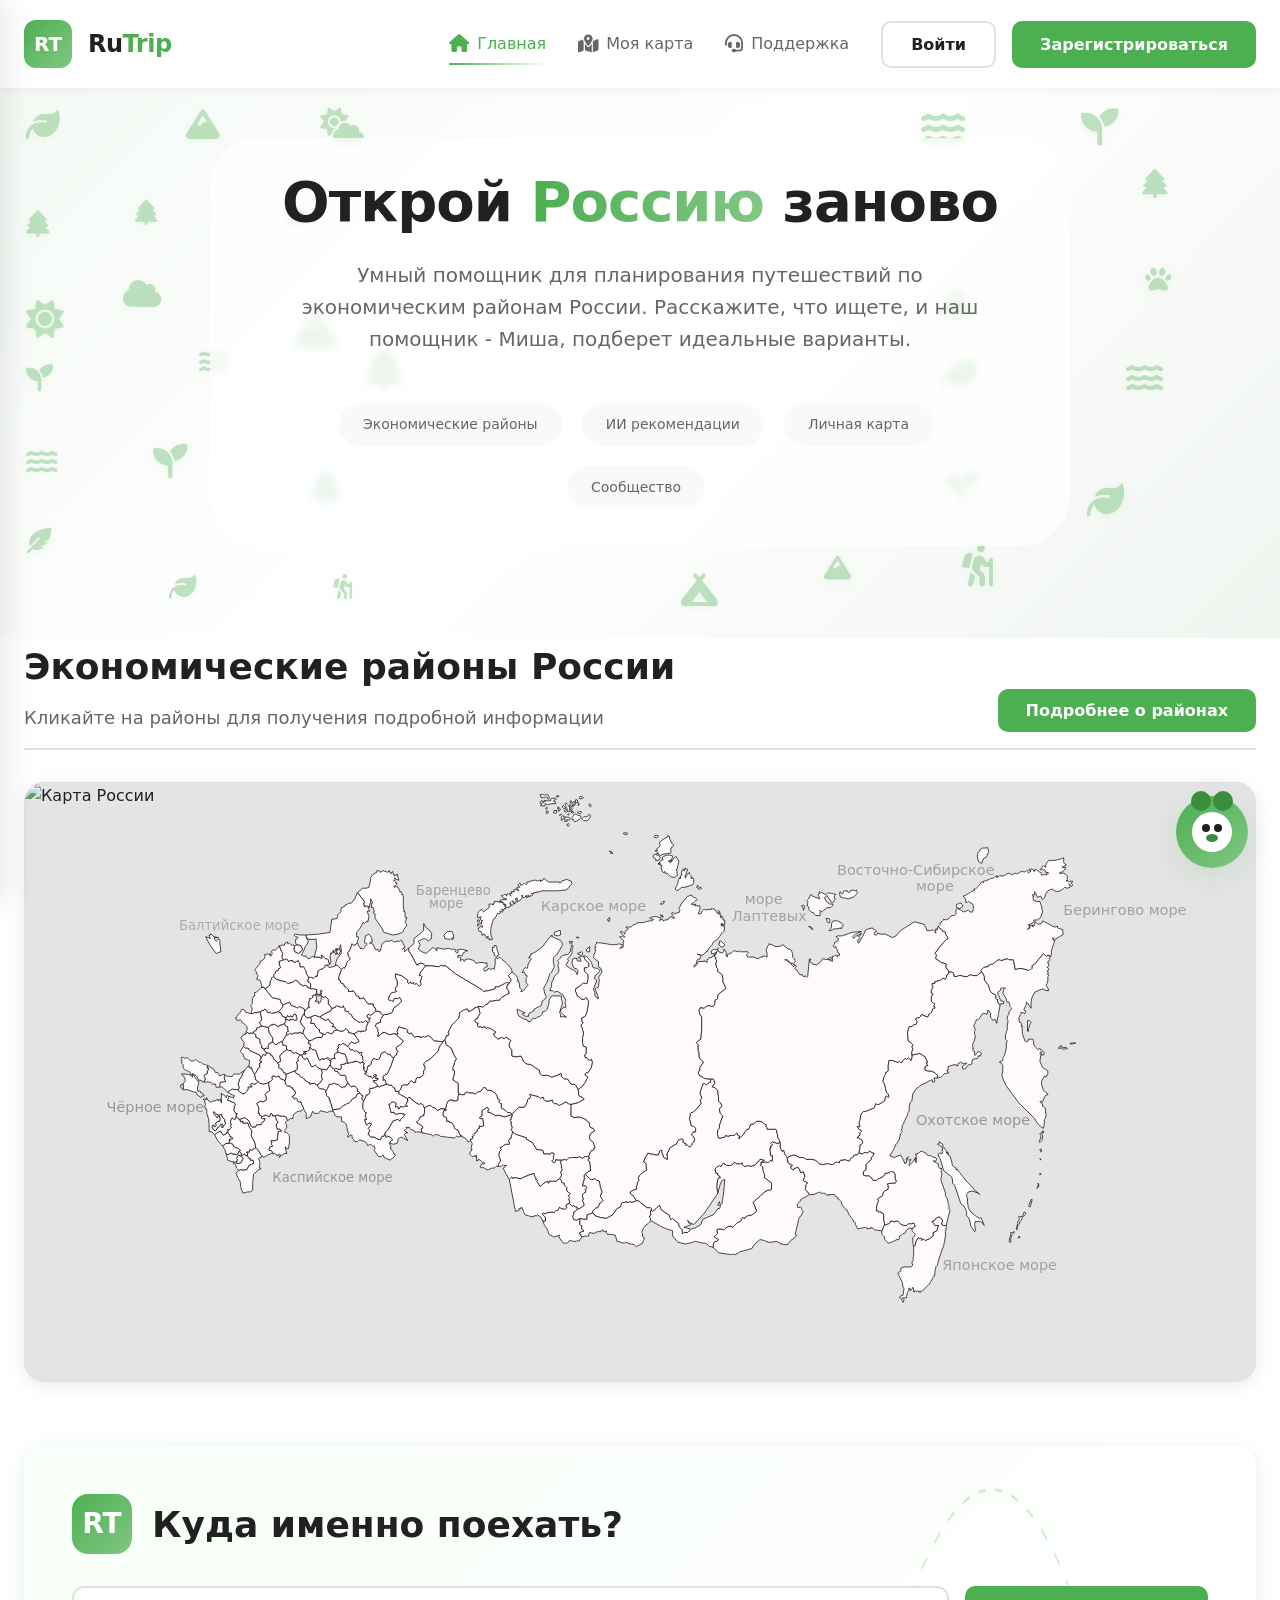
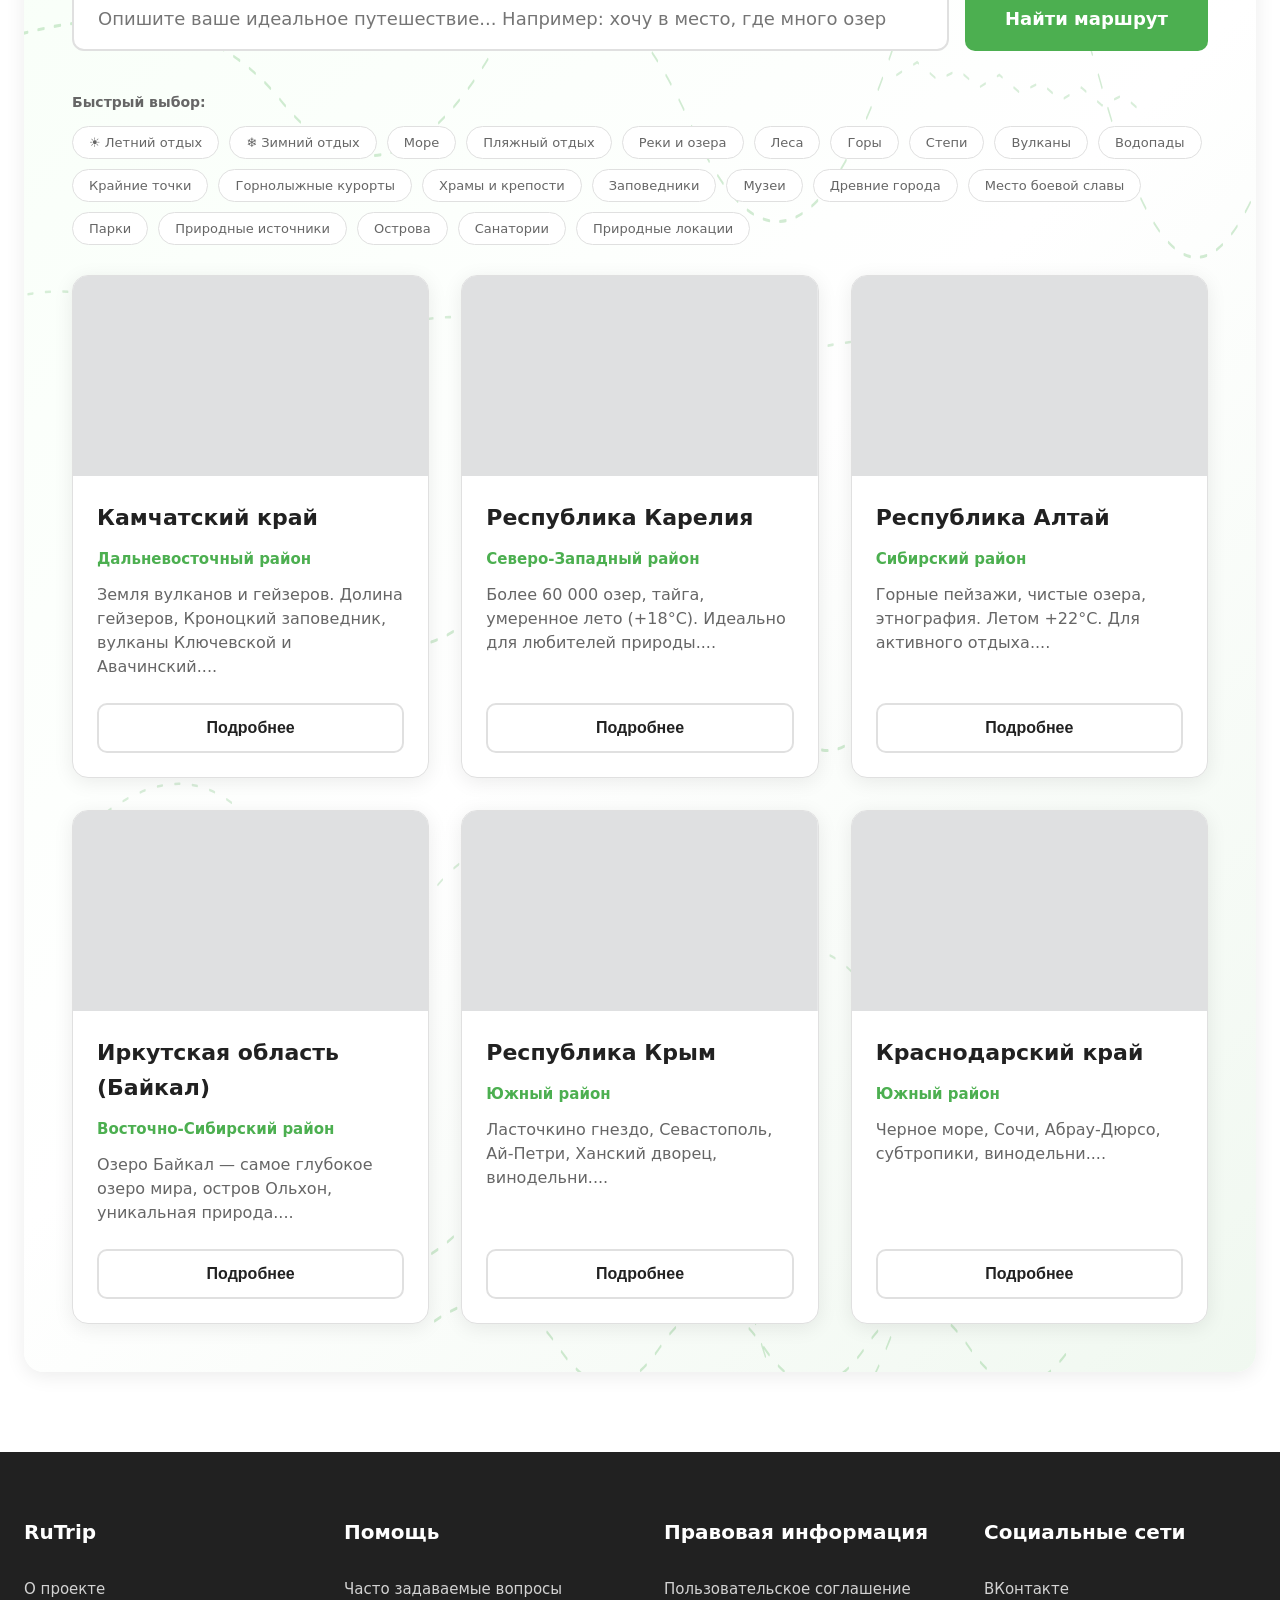
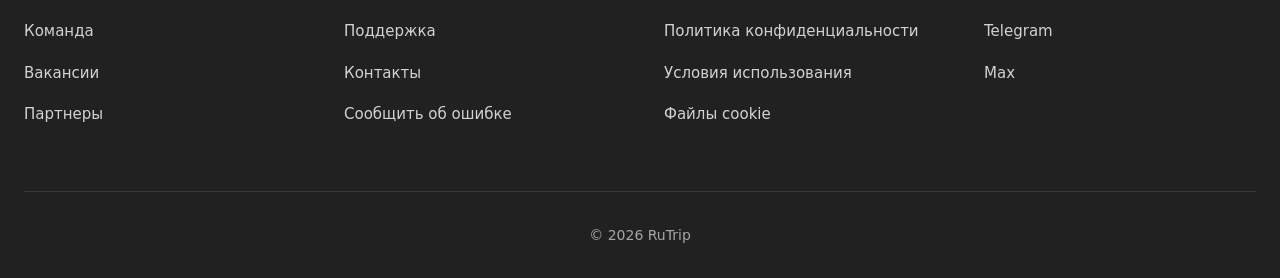
==== frontend/index.html @ 769adf32 "Add files via upload" ====
<!DOCTYPE html>
<html lang="ru">
<head>
    <meta charset="UTF-8">
    <meta name="viewport" content="width=device-width, initial-scale=1.0">
    <title>RuTrip - Путеводитель по России</title>
    <link rel="stylesheet" href="https://cdnjs.cloudflare.com/ajax/libs/font-awesome/6.4.0/css/all.min.css">
    <link rel="stylesheet" href="style.css">
    <style>
        /* Герой-секция */
        .hero {
            position: relative;
            overflow: hidden;
            padding: 80px 0 80px;
            min-height: 550px;
            background: linear-gradient(135deg, #f5faf5 0%, #ffffff 50%, #f0f5f0 100%);
        }
        
        /* Анимационный слой */
        .travel-animation {
            position: absolute;
            top: 0;
            left: 0;
            width: 100%;
            height: 100%;
            pointer-events: none;
            z-index: 1;
        }
        
        /* Парящие иконки - все зеленые */
        .floating-icon {
            position: absolute;
            pointer-events: none;
            z-index: 0;
            opacity: 0.35;
            will-change: transform;
            /* Плавное появление при создании */
            transition: opacity 1.2s ease-out;
        }
        
        /* Когда иконка готова - показываем */
        .floating-icon.visible {
            opacity: 0.35;
        }
        
        .floating-icon i {
            color: #4CAF50 !important;
            filter: drop-shadow(0 2px 4px rgba(76, 175, 80, 0.2));
        }
        
        /* Вертикальное плавание */
        @keyframes floatIcon {
            0% {
                transform: translateY(0px) rotate(0deg);
            }
            50% {
                transform: translateY(-35px) rotate(5deg);
            }
            100% {
                transform: translateY(0px) rotate(0deg);
            }
        }
        
        /* Горизонтальное движение */
        @keyframes driftHorizontal {
            0% {
                transform: translateX(0px);
            }
            100% {
                transform: translateX(45px);
            }
        }
        
        @keyframes driftLeft {
            0% {
                transform: translateX(0px);
            }
            100% {
                transform: translateX(-45px);
            }
        }
        
        /* Контент поверх анимации */
        .hero-content {
            position: relative;
            z-index: 10;
            max-width: 800px;
            margin: 0 auto;
            text-align: center;
        }
        
        .hero h1, .hero p, .hero .chips {
            position: relative;
            z-index: 10;
            background: transparent;
        }
        
        /* Полупрозрачный фон для читаемости текста */
        .hero-content::before {
            content: '';
            position: absolute;
            top: -30px;
            left: -30px;
            right: -30px;
            bottom: -30px;
            background: rgba(255, 255, 255, 0.7);
            backdrop-filter: blur(3px);
            z-index: -1;
            border-radius: 50px;
            pointer-events: none;
        }
        
        /* Адаптивность */
        @media (max-width: 768px) {
            .hero {
                padding: 60px 0 60px;
            }
            .floating-icon {
                font-size: 20px !important;
            }
            .hero-content::before {
                background: rgba(255, 255, 255, 0.8);
            }
        }
        
        /* Чипы */
        .chips {
            display: flex;
            flex-wrap: wrap;
            justify-content: center;
            gap: 12px;
            margin-top: 32px;
        }
        
        .chip {
            background-color: var(--secondary);
            padding: 10px 24px;
            border-radius: 40px;
            font-weight: 500;
            transition: all 0.3s;
            cursor: default;
        }
        
        .chip:hover {
            background-color: var(--accent);
            color: white;
            transform: translateY(-2px);
        }
        
        /* Градиент для заголовка */
        .hero-gradient {
            background: linear-gradient(90deg, #4CAF50, #81C784);
            -webkit-background-clip: text;
            background-clip: text;
            color: transparent;
        }
        
        /* Стрелка наверх */
        .scroll-top-arrow {
            position: fixed;
            bottom: 120px;
            right: 50px;
            width: 50px;
            height: 50px;
            background: #4CAF50;
            border-radius: 50%;
            display: flex;
            align-items: center;
            justify-content: center;
            color: white;
            font-size: 24px;
            cursor: pointer;
            box-shadow: 0 4px 15px rgba(76, 175, 80, 0.3);
            transition: all 0.3s ease;
            z-index: 998;
            opacity: 0;
            visibility: hidden;
            transform: translateY(20px);
        }
        
        .scroll-top-arrow.show {
            opacity: 1;
            visibility: visible;
            transform: translateY(0);
        }
        
        .scroll-top-arrow:hover {
            transform: scale(1.1);
            background: #388E3C;
        }
        
        @media (max-width: 768px) {
            .scroll-top-arrow {
                bottom: 100px;
                right: 20px;
                width: 45px;
                height: 45px;
                font-size: 20px;
            }
        }
    </style>
</head>
<body>
    <!-- Шапка -->
    <header>
        <div class="container header-content">
            <a href="#" class="logo">
                <div class="logo-icon">RT</div>
                <div class="logo-text">Ru<span>Trip</span></div>
            </a>
            
            <button class="menu-toggle" id="menuToggle">
                <i class="fas fa-bars"></i>
            </button>
            
            <nav class="nav-main">
                <a href="index.html" class="nav-link active">
                    <i class="fas fa-home"></i>
                    <span>Главная</span>
                </a>
                <a href="user-map.html" class="nav-link">
                    <i class="fas fa-map-marked-alt"></i>
                    <span>Моя карта</span>
                </a>
                <a href="#" class="nav-link">
                    <i class="fas fa-headset"></i>
                    <span>Поддержка</span>
                </a>

                <div class="auth-buttons" id="authButtons">
                    <button class="btn btn-login"><a href="login.html" style="text-decoration: none; color: inherit;">Войти</a></button>
                    <button class="btn btn-register"><a href="registr.html" style="text-decoration: none; color: white">Зарегистрироваться</a></button>
                </div>
                <div class="user-profile" id="userProfile" style="display: none;">
                    <div class="user-avatar" id="userAvatar"></div>
                    <span class="user-name" id="userName"></span>
                    <i class="fas fa-chevron-down" style="font-size: 12px; margin-left: 5px;"></i>
                </div>
            </nav>
        </div>
    </header>

    <!-- Боковое меню -->
    <div class="sidebar" id="sidebar">
        <div class="sidebar-header">
            <h3>Меню</h3>
            <button class="sidebar-close" id="sidebarClose">
                <i class="fas fa-times"></i>
            </button>
        </div>
        <ul class="sidebar-links">
            <li><a href="#">Главная</a></li>
            <li><a href="#">Моя карта</a></li>
            <li><a href="#">Друзья</a></li>
            <li><a href="#">Рейтинги</a></li>
            <li><a href="#">События</a></li>
            <li><a href="#">Настройки</a></li>
            <li><a href="#">Помощь</a></li>
            <li><a href="#">Выйти</a></li>
        </ul>
    </div>
    <div class="overlay" id="overlay"></div>

    <!-- Маскот -->
    <div class="mascot-container">
        <div class="mascot" id="mascot">
            <div class="mascot-ear left"></div>
            <div class="mascot-ear right"></div>
            <div class="mascot-face">
                <div class="mascot-eye left"></div>
                <div class="mascot-eye right"></div>
                <div class="mascot-nose"></div>
            </div>
        </div>
    </div>

    <!-- Главная страница -->
    <main>
        <section class="hero">
            <!-- Анимационный слой -->
            <div class="travel-animation" id="travelAnimation"></div>
            
            <div class="container hero-content">
                <h1>Открой <span class="hero-gradient">Россию</span> заново</h1>
                <p>Умный помощник для планирования путешествий по экономическим районам России. Расскажите, что ищете, и наш помощник - Миша, подберет идеальные варианты.</p>
                <div class="chips">
                    <span class="chip">Экономические районы</span>
                    <span class="chip">ИИ рекомендации</span>
                    <span class="chip">Личная карта</span>
                    <span class="chip">Сообщество</span>
                </div>
            </div>
        </section>

        <!-- Карта России -->
        <div class="container">
            <section class="map-section">
                <div class="section-header">
                    <div>
                        <h2 class="section-title">Экономические районы России</h2>
                        <p class="section-subtitle">Кликайте на районы для получения подробной информации</p>
                    </div>
                    <button class="btn btn-register">Подробнее о районах</button>
                </div>

                <div class="map-container">
                    <img src="../граница.webp" class="map-background" alt="Карта России">
                    

                    <svg id="map" xmlns="http://www.w3.org/2000/svg" xmlns:xlink="http://www.w3.org/1999/xlink" x="0px" y="0px" viewBox="0 0 710 458.9" enable-background="new 0 0 708.9 458.9" xml:space="preserve">
                        <path class="szfo avt voLEN uts0 ekran1" data-id="enabled" data-title="Ненецкий автономный округ" data-code="RU-NEN" d="M207.4,112.8058h-3.3541l-2.6833,2.6833.6708,2.6833,3.3541.6708h.6708l.6708-.6708H207.4l.6708-.6708v.6708h0l-.6708.6708h.6708l.6708-.6708v-2.6833Zm30.8582,15.4291,1.3417.6708v2.0125l2.0125,1.3417,1.3417-2.0125-.6708-2.0125-.6708-2.0125h0v-1.3417l-.6708-1.3417H239.6v1.3417h-1.3417v3.3541Zm-18.7832-.6708-2.0125-.6708-2.6833-.6708-3.3541.6708h0l.6708.6708v1.3417h-1.3417l-.6708-.6708v-.6708l.6708-.6708-2.0125-.6708h-2.6833l-.6708-.6708-4.025.6708-4.025-.6708-.6708-.6708v0h0v.6708h-.6708v2.0125h0l-.6708-1.3417-1.3417-.6708-.6708-.6708-2.6833,2.0125-2.6833,2.6833-3.3541-1.3417-2.6833-2.0125.6708-2.0125.6708-1.3417-.6708-1.3417-.6708-1.3417,2.6833-1.3417,2.0125-.6708,3.3541,2.0125.6708-.6708.6708-.6708v-.6708h.6708v-4.025l-2.0125-2.6833-2.6833-2.0125-.6708-2.0125-.6708-.6708v5.3666l-4.025,3.3541-3.3541,2.6833v4.025l-2.6833,2.0125-1.3417,1.3417v2.0125l2.6833,4.025,2.0125,4.025.6708,1.3417.6708.6708v.6708h1.3417v-.6708l1.3417-.6708h1.3417l1.3417.6708,1.3417,1.3417h4.6958l5.3666.6708,1.3417-.6708.6708-.6708.6708.6708h2.6833l3.3542,2.6833,4.025,3.3541,20.1249,12.0749.6708.6708.6708.6708,4.025-.6708,4.6958-1.3417v-.6708l.6708-1.3417.6708.6708h.6708l1.3417-.6708,1.3417-.6708,1.3417-.6708,1.3417-.6708.6708-.6708h1.3417l1.2972.5064,1.3861-1.848v-1.3417l-.6708-.6708-1.3417-2.0125.6708-.6708.6708-.6708,1.3417-1.3417v-1.3417l-2.0125-3.3541-2.6833-2.6833-3.3541-2.6833-.6708-.6708-.6708-.6708-.6708.6708-.6708.6708h0l-.6708-.6708h-.6708l-.6708.6708v4.025l-.6708,4.025h0l-.6708-.6708h-.6708l-1.3417.6708-1.3417-.6708h-.6708l-.6708,1.3417-2.0125.6708-.6708-1.3417.6708-1.3417,1.3417-.6708h.6708v-1.3417l-.6708-1.3417h.6708l-4.6958-.6708-4.025.6708-1.3417-2.0125-4.025-1.3417-2.6833.6708v.6708l-.6708.6708-.6708-1.3417H214.78l-.6708.6708h-.6708l.6708-.6708v-1.3417l-1.3417-.6708h-1.3417l.6708-.6708v-.6708h1.3417l1.3417.6708.6708-1.3417.6708-1.3417h.6708l.6708-.6708v-.6708h2.0124Z" stroke="#606778" stroke-width="0.22456220687904804"></path>
                        <path class="dfo krai voVS uts7 ekran10" data-id="enabled" data-title="Забайкальский край" data-code="RU-ZAB" d="M452.9241,273.1341l-2.0125-.6708L449.57,273.805l1.3417,1.3417-.6708.6708H449.57V277.83h-.6708v.6708l.6708,4.6958h1.3417v4.025h-.6708l-.6708-.6708-1.3417,1.3417-.6708.6708-1.3417-.6708h-.6708l-3.3541.6708v1.3417l-.6708.6708h.6708l.6708.6708.6708.6708V293.93l.671,1.3415h0v.6708h0l.6708,1.3417v2.6833l2.0125,1.3417,3.3541,2.6833v4.6959l-1.3417.6708h-1.3417l-1.3415.6707-1.3417.6708-3.3541,3.3541-4.025,3.3541-.6708.6708-.6708.6708,1.3417,2.6833,1.3417,4.025-3.3541,2.6833-3.3543.671-1.3415.6707-.671,1.3418-1.3415-.671h-.6708l-.6708,1.3417-.6708,1.3417-1.3417.6708-1.3418.671-1.3415,1.3415-1.3417,1.3417-.6708.6708-1.3417-.6708H417.37l-2.0125,1.3417-1.3417,1.3417-.6-.2-1.4122-.4709H409.32l-.6708,1.3417.6708,2.0125h0l-.4673.4673-.8743.8743-1.3417,1.3417,2.0125,1.3417,1.3415.671-1.3415,1.3415h-1.3417l-1.3417,2.0125v2.6833l1.3417,1.3417,2.6833,2.6833,4.6958.6708,4.6958.6708h.6708l.6708-.6708.6708.6708h1.3417l1.3417-.6708,2.0125-1.3417,4.6958-1.3417,4.6958-1.3417,1.3417-2.6833,4.6958-4.025,3.3541.6708,2.6833,1.3416h2.6833l4.025-.6708,3.3541,2.0125,4.6958.6708,1.3417-2.0125,2.0125-2.0125,2.0125-1.3417,1.3417-1.3417V342.9h-.6708v-.6708l1.3417-5.3666,1.3417-6.0375,2.0125-2.6833,1.3417-2.6833-.6708-.6708-.6708-.6708v-1.3417l-.6708-.6708-2.0125.6708-.6708-2.0125.6708-1.3417,2.0125-2.0125v-.6708l.6708-.6708,2.6833-1.3417,3.3541-2.0125L477.7447,310.7l-2.0125-2.0125h0l.6708-1.3417v-2.0125l.6708-.6708.6708-.6708-2.0125-1.3417h-.6708l-.6708-.6708,1.3417-3.3542-1.3417-3.3541-1.3417.6708h-.6708l-.6706-2.0123-1.3419-2.0126-2.0125.6708-1.3417.6708v.6708h-.6708l-1.3417-1.3417v-1.3417h.6708l.6708-.6708-1.3417-.6708-1.3417-.6708-.6708-.6708v-1.3417h-.6708v-2.6833l-2.0125-2.6833-.6708-2.6833h-.6708l-.6708.6708h0l-1.3417-2.6833v-4.025l-2.6833.6708-1.3417-.6708Z" stroke="#606778" stroke-width="0.22456220687904804"></path>
                        <path class="pfo resp voCNT uts3 ekran8" data-id="enabled" data-title="Республика Башкортостан" data-code="RU-BA" d="M162.4549,230.8719l-.6708-.6708V229.53h-2.0125l-2.0125-.6708-2.0125.6708-2.0125.6708-1.3417.6708-1.3416-.6708-2.6833,1.3417-2.6833.6708-.6708-.6708v.6708l-.6708.6708h0l.6708.6708v1.3417l-.6708,1.3417-.6708.6708H142.33v.6708l-.6708,1.3417-1.3417,2.6833h0l-.6708,2.0125v4.025l.6708.6708.6708.6708h0v.6708l.6708.6708h.6708l-.6708,2.0125V253.68l.6708,1.3417v.6708h-1.3417l.6708,2.0125.6708,2.0125h.6708l1.3417-1.3417,2.0125.6708-1.3417,2.0125-1.3417,1.3417.6708.6708.6708.6708-1.3417,3.3541h.6708l.6708,1.3417.6708.6708h2.6833l1.3417.6708.6708.6708,2.6833.6708,1.3417-2.6833h1.3417l.6708-1.3417v-.6708h.6708v-1.3417l1.3417-1.3417.6708-.6708,2.0125-3.3541,2.0125-3.3541h1.3417l1.3417-.6708h.6708l.6708.6708.6708.6708.6708-1.3417,2.0125-2.0125,1.3417-2.0125-3.3541-.6708-4.025.6708-.6708-.6708v-.6708h-2.6833v-.6708l-1.3417-4.6958v-.6708h.6708v-.6708l.6708-.6708,2.0125-.6708,2.0125,1.3417-.6708,1.3417v1.3417l1.3417-.6708.6708.6708v1.3417h.6708l.6708-.6708.6708-1.3417,1.3417.6708h.6708l.6708-.6708h2.6833l-.6708-.6708-.6708-.6708,1.3417-2.6833v-2.0125h-.6708l-2.0125-1.3417-2.6833-1.3417-.6708-.6708h-.6708V234.226h-2.6833v-.6708l-.6708-2.0125h-.6708l-.6708-.6708Z" stroke="#606778" stroke-width="0.22456220687904804"></path>
                        <path class="cfo obl voMSK uts0 ekran5" data-id="enabled" data-title="Белгородская область" data-code="RU-BEL" d="M61.2266,210.747l1.0733-.6708.1342-1.3417-.6037-1.3417-.6037-.6708-4.025-2.0125-3.1529-1.3417-.7379-.6709-.6037-1.3416h-2.415l-1.2746-1.3417-2.415,4.025.8721.6708,1.3417,1.3417.3354,1.3417.47,1.3417.0671.6708,2.2137.6708,2.1467,1.3417H53.78l-.47,2.6833v2.0125l.8721.6708.8721-.6708.805,2.6833,1.61,2.6833.47-.6708.6037-.6708.6708-1.3417,1.0062-2.0125h.6708l.6708-.6708-.1342-1.3417v-2.0125h.9392l.6708-1.3417h-.9392l-.8721-.6708Z" stroke="#606778" fill="#337AB7" stroke-width="0.22456220687904804"></path>
                        <path class="szfo obl voLEN uts0 ekran1" data-id="enabled" data-title="Мурманская область" data-code="RU-MUR" d="M159.7715,66.5186v.3354L158.43,67.86l-2.0125-.805-1.3417-.47-.6708.5367-1.3417.7379-.6708-1.0733-.6708-.0671-1.3417-.2012V67.86l-2.6833,1.3417-2.0125,2.6833v1.3417l-.6708,3.3542-.6708,2.6833-2.0125.6708h-2.6833l-4.025,3.3541,2.6833,3.3541,2.6833,3.3542-.6708,2.0124.6708,2.0125,2.0125-.6708.6708.6708h.6708l.6708.6708V92.01l.6708-1.3417V87.9851l1.3417,2.6833v.6708h-.6708v3.3541h1.3417l.6708,3.3541h-.6708v.6708l.6708.6708h.6708v3.3541l1.3417,2.0125,2.0125,2.6833,2.0125,3.3541,1.3417,2.6833,6.7083,2.0125,4.025-.6708,3.3542-1.3417.6708-.6708v-1.3417l1.3417-1.3417,1.3417-2.0125h0l-.6708-1.3417h0l-.6708-.6708.6708-2.0125.6708-2.0125h-1.3417v-4.025h0l-.6708-.6708v.6708h0l-.6708-4.6958V85.9727h0l-.6708-1.3417h-.6708l.6708-.6708-.6708-.6708v-.6708h-1.3417l-.6708-2.0125-.6708-1.3417-1.3417-.6708-1.3417.6708-.6708-.6708h0l1.3417-.6708,1.3417-1.3417-1.3417-.6708h0l.6708-.6708-.6708-.6708-1.3417-.6708h.6708l.6708-.6708-.6708-.6708v-.6708l1.3417,1.3417,2.0125.6708-.6708-2.0125-.6708-2.6833v.6708h-2.0125v.6708l-.6708-.6708h0v-.6708l-.6708-1.3417v-.6708l-.6708.6708v.6708h-1.3417l-.6708-1.9454v-.0671Z" stroke="#606778" stroke-width="0.22456220687904804"></path>
                        <path class="dfo avtob voVS uts8 ekran11" data-id="enabled" data-title="Еврейская автономная область" data-code="RU-YEV" d="M552.8777,336.1921h-2.0125l-1.3416-.6711-.6709,0-2.0125-2.0125-.6708-.6708h-1.3417l-1.3417.6708-1.3417-.6708h-1.3417l-.6708,1.3417-.6708.6708H538.79l-2.6833,1.3417-.6708.6708-.6708,2.0125-.6708,1.3417V342.9l.6708.6708,1.3417,1.3417v1.3417l.6708,1.3417.6708.6708.6708.6708h0l1.3417.6708,1.3417-.6708h.6708l4.025-2.0125H546.84l.6708-1.3417V344.242l1.3417-.6708,1.3417-1.3417h1.3417l1.3417-2.6833,2.0125-1.3417h2.6833l2.0125-1.3417-.6708-1.3417h0l-.6708-1.3417-1.3417.6708h-2.6833l-1.3417,1.3417h0Z" stroke="#606778" stroke-width="0.22456220687904804"></path>
                        <path class="szfo resp voLEN uts0 ekran1" data-id="enabled" data-title="Республика Коми" data-code="RU-KO" d="M210.0838,145.0057l-4.025-3.3541-3.3542-2.6833h-2.6833l-.6708-.6708-.6708.6708-1.3417.6708-5.3666-.6708h-4.6958l-2.0125,2.6833-2.0125,2.6833-.6708,2.0125h1.3417l.6708.6708-.6708,2.0125-.6708,2.0125.6708,1.3417v.6708l-.6708.6708-.6708.6708-.6708-.6708-1.3417-1.3417h-.6708l-.6708.6708-.6708-.6708v-.6708h-.6708l-1.3417.6708-.6708-1.3416-1.3417,1.3416-.6708-.6708v-2.0125l-4.6958-3.3541-4.6958-1.3417v2.6833l1.3417,2.6833v3.3542l-1.3417,2.0125v1.3417l.6708,1.3417-2.0125.6708h-1.3417l-2.0125,2.6833-.6708,2.6833.6708.6708h1.3416l.6708.6708h1.3417v-.6708l.6708-1.3417H166.48l.6708-.6708h.6708l.6708,1.3417.6708,1.3417-2.6833,2.6833-3.3541,2.6833-.6708,2.0125-.6708,1.3417-4.025,1.3417h-1.3417l-1.3417.6708-2.0125,3.3541v2.0125l-2.6833.6708-1.3417,2.0125,1.3417,1.3417.6708,1.3417h0V188.61l.6708,2.0125-.6708.6708v1.3417l2.0125-1.3417,1.3417-1.3417h1.3417V189.28l2.6833,1.3417,2.0125.6708,2.6833-.6708h2.0125v.6708l1.3417-.6708-.6708-2.0125,1.3417-3.3541,4.025,1.3417h1.3417l1.3417,1.3417-.6708,1.3417h0l2.0125,1.3417,1.3417-.6708,1.3417,2.0125,1.3416,1.3417,1.3417-.6709h2.6833v.6708h1.3416l.6709-.6709h.6708l.6708.6708h0l1.3417-.6708,2.0125-.6708,4.025,4.025,6.7083.6708v-.6708l1.3417-.6708.6708-1.3417.6708-2.0125h1.3417l.6708-1.3417-.6708-.6708V189.28l1.3417-2.6833,1.3417-2.6833,2.6833-2.6833,2.6833-2.6833.6708-4.025.6708-.6708,1.3417-.6708h0l.6708-.6708h.6708l1.3417-.6708h1.3417v.6708l.6708,1.3417,1.3417-.6708,1.3417-.6708,1.3417-.6708h0v-.6708l2.0125-.6708,1.3417-.6708h2.0125l1.3417.6708h0l2.0125-2.0125,2.0125-.6708v-.6708l1.3417-1.3417h2.0125l2.6833-.6708h2.6833l.6711-1.3417.6706-.6708,3.1172-1.87,2.92-1.4839-.6708-2.0125-1.3417-2.0125.6708-2.6833h.6708l.6265-.8352-1.2973-.5064H248.321l-.6708.6708-1.3417.6708-1.3417.6708-1.3417.6708-1.3417.6708h-.6708l-.6708-.6708-.6708,1.3417v.6708l-4.6958,1.3417-4.025.6708-.6708-.6708-.6708-.6708-20.1249-12.0749Z" stroke="#606778" stroke-width="0.22456220687904804"></path>
                        <path class="skfo resp voUG uts0 ekran7" data-id="enabled" data-title="Республика Ингушетия" data-code="RU-IN" d="M47.4746,283.8674l-.5367-.6708h-.8721l-.2012-.6708h-.3354l-1.0733,1.3417-.7379,1.3417.6708.6708-.5367,2.0125-.7379.6708,1.8783.6708,2.1467-.6708h0l.2683-.6708h.1342l1.4087-2.6833-1.4758-1.3417Z" stroke="#606778" stroke-width="0.22456220687904804"></path>
                        <path class="pfo krai voCNT uts3 ekran8" data-id="enabled" data-title="Пермский край" data-code="RU-PER" d="M179.2256,193.3054l-1.3417-1.3417-1.3416-2.0126-1.3417.6709-1.2144-.81-.7981-.5319.6708-1.3417-1.3417-1.3417h-1.3417l-4.025-1.3417L165.809,188.61l.6708,2.0125-1.3417.6708,2.6833,2.6832,2.6833,2.0126-2.0125,2.6832-3.3541,2.0126v2.0125l1.3417,1.3417-.6708.6708-.6708,2.0125-1.3417.6708-.6708,1.3417-2.0125,6.0375-2.6833,6.0375-.6708.6708-.6708-.6708v.6708l-.6708.6708h-.6708l-.6708.6708v3.3541l.6708-.6708h.6708l.6708,2.0125.6708,1.3417,2.0125.6708h2.0125v.6708l.6708.6708.6708.6708h.6708l.6708,2.0125v.6708h2.6833l1.3417-1.3417.6708-2.0125h0v-.6708l1.3417-.6708h3.3541l1.3417-2.0125,1.3417-1.3417,1.3417,1.3417h2.0125V226.176l.6708-2.0125,3.3541-.6708,2.0125-2.0125h0v-2.6833l1.3417-2.0125-1.3417-3.3542,2.0125-2.0125,1.3417-.6708,1.3417-.6708,3.3541-3.3541,3.3541-3.3541v-1.3417l1.3417-2.6833,2.0125-2.6833-6.7084-.6708-4.0249-4.025-2.0126.6709-1.3417.6708h0l-.6707-.6709h-.6709l-.6708.6708h-1.3417v-.6708h-2.6833l-1.3417.6708Z" stroke="#606778" stroke-width="0.22456220687904804"></path>
                        <path class="cfo obl voMSK uts0 ekran3" data-id="enabled" data-title="Рязанская область" data-code="RU-RYA" d="M92.6886,189.9513l-1.3417-.6708v.6708l-3.9882-.04-1.3785.7108h-.6567l-.6849-.6708-.6708.6708-1.3417.6708H81.687L78.4,196.66l.47,1.3417v1.3417h1.4758l1.5429.6708-.2013,1.3417.2683,1.3417,1.3417.6708h2.0125l.6708,1.3417.6708.6708h1.3417l.6708-.6708,3.3541,2.0125h1.3417l.5378-.2688.8039-.402h0V205.38l.6708.6708h1.3417l-.6708-1.3417-1.3229-.37,1.3229-.3h1.3417l.6708-.6708,1.3417-.6708v-2.0125l.6708-.6709V198.672l-1.3417-.6708h-.6708l.6708-.6708v-1.3417l-2.6833-3.3541L94.03,189.9513H92.6886Z" stroke="#606778" stroke-width="0.22456220687904804"></path>
                        <path class="cfo obl voMSK uts0 ekran3" data-id="enabled" data-title="Смоленская область" data-code="RU-SMO" d="M76.9912,164.46l-2.5492-.6708-3.5554-.6708L68.27,159.7639,65.4529,156.41l-.9392-1.3417H63.105l-.8721.6708-1.4758,1.3417-2.0125,2.0125H57.47l-.0671,1.3417.1342.6708h.2012l.0671.6708h-.6037l-.6708.6708-.6037,1.3417-.2683,2.0125.2683,1.3417-.0671.6708-.6708.6708-.805.6708.4025.6708.7379.6708.2012,2.0125-.6708.6708.1342,1.3417-.2683.6708h1.4758l.6708-.6708h2.3479l2.3479-.6708,1.14-.6708h1.0733l.47-.6708.6037-.6708,1.4087.6708,1.0062,2.0125h1.14l.6038-.6708.6037.6708.6708.6708,5.1654-1.3417,2.593-2.7038,1.0966-2.6628-.8721-.6708-1.0062-1.3417-.2683-.6708Z" stroke="#606778" stroke-width="0.22456220687904804"></path>
                        <path class="dfo resp voVS uts6 ekran10" data-id="enabled" data-title="Республика Бурятия" data-code="RU-BU" d="M430.7867,291.2465h-1.3417l-1.3417-1.3417v-1.3417l-1.3417.6706-1.3417,0h-2.0125l-.6708-.6708-.6708-.6708-.6708,1.3417-2.0125,1.3417h-3.3541l-.6708-.6708h-.6708v-.6708l-.6708-.671-1.3417,1.3419-.6708,1.3417h-.6708l-.6708-.6708-2.0125,1.3414-1.3417,1.3419.6708,3.3541H409.32v1.3417l1.3417.6708.6708,1.3417h-1.3417l-.6708,1.3414-.6708,5.3668.6708,5.3666,2.0125-7.3791,1.3417-2.6833,2.0125-.6708-.6708,8.7208-1.3417,9.3916-.6708.6708-.2121.3261-.4587-.3261-.3678-.6708-.303-1.3417-.6708,1.3417-.6708,1.3417h2.0125v1.3417l-.6708,1.3417H409.32l-1.3417,2.0125-2.0125,2.6833-8.05,3.3541-.6708,2.0125-.6708,2.0125-4.6958,2.6833-2.6833.6708-.6708.6708-2.0125,2.0125h-2.6833l-.6708.6708h-.6708v-2.6833l-.6484-.6486-1.364-1.3639-.6709-1.3418V334.85l-4.6958-4.025-.6708.6708h-.6708l-.6708-1.3417-.6708-2.0125-3.3541-2.0125-2.6833-2.0125-.6708-2.0125-.6709-1.3418-2.6833,2.6835-2.6833,2.0125-.6708-.6708h-.6708v3.3541l-.6708.6708v1.3417l.6708.6708v1.3417l.6708.6708,1.3417.6708,4.6958,2.6833,4.025,2.0125h.6708l.6708.6708,2.6833.6708,2.0125.6708v4.025l4.025,4.6958,6.0374,1.3417,5.3666-1.3417,1.3417-.6708h.6708l2.6833.6708,2.6833.6708h2.0125l2.0125,1.3417,1.3417,1.3417h1.3417l1.3417.6708v-2.6833l1.3417-2.0125h1.3417l1.3417-1.3417-1.3417-.6708-2.0124-1.3418,1.3415-1.3415L409.32,342.23h0l-.6708-2.0125.6708-1.3417h2.6833l2.0125.6708h0l1.3417-1.3417,2.0125-1.3417h2.0125l1.3417.6708.6708-.6708,1.3417-1.3417,1.3417-1.3417,1.3417-.6708,1.3417-.6708.5641-1.1282.7775-1.5552h.6708l1.3417.6708.6708-1.3417,1.3417-.6708,3.3541-.6708,3.3541-2.6833-1.3417-4.025-1.3417-2.6833,1.3417-1.3417,4.025-3.3541,3.3541-3.3541,1.3417-.6708,1.3417-.6708h1.3417l1.3417-.6708v-4.6958l-3.3541-2.6833-2.0125-1.3417v-2.6833h0l-.6708-1.3417h0v-.6708h0l-.6708-1.3417v-.6708h0v-1.3417l-.6708-.6708-.6708-.6708H441.52l.671-.671v-1.3415l1.3417-1.3417h.6708l.6708-.6708L441.52,285.88l-3.3541,4.025-3.3541,1.3417-2.6833-.6708-1.3417.6708Z" stroke="#606778" stroke-width="0.22456220687904804"></path>
                        <path class="sbfo obl voCNT uts6 ekran10" data-id="enabled" data-title="Иркутская область" data-code="RU-IRK" d="M405.966,224.8344h-2.0125v2.6833h-.6708l-1.3417.6708-.6708.6708-.6708.6708h0l-1.3416-1.3418-.6149.3074-.7269.3635v.6708h0l-1.3417,3.3541-.6708,3.3541.6708,1.3417.6708,2.0125-.6708.6708-.6708,1.3417.6708.6708v1.3417l-2.6833,3.3541-3.2253,3.2253-1.47.1288-.6708.6708v.6708h0l-.6708,3.3541,1.3417,5.3666,2.0125.6708,1.3417,1.3417v2.6833H390.537v.6708l-.6708.6708-.6708.6708,1.3417,1.3417,1.3417,2.0125-.6708,2.0125-1.3417,1.3417v.6708l-1.3417,2.0125h-.6708l-.6708-.6708-.6708-.6708H385.17v-1.3417H384.5l-1.3417-.6708v-2.0125l-.6708-.6708h-1.3416l-2.0126,1.3418-.6708,1.3417v.6708l-5.3666,3.3541-2.6833,5.3666h.6709V285.88L368.4,284.5381l-1.3417-4.025v-1.3417h-1.3417l-.6708.6708-.6708,2.6833h-2.6833l-1.3417-.6708h-2.0125l-2.0125-.6708-2.0125,3.3542-1.3417,3.3541,1.3417.6707.6707,1.3418v3.3541l.6708.6708-.6708.6708h-.6708L352.3,295.9422l-2.6833,2.6833-.6708,2.0125.6708,1.3417-.6708.6708-.6708.6708v1.3417l-.6708,2.0125v2.0125h-.6708l-2.0125.6708L342.9082,310.7v1.3417l.6708.6708,1.3417.6708,1.3417,2.0125,1.3417,2.0125h1.3417L352.3,320.092l3.3541,2.6833h2.6833l.6708.6708v1.3417l.6708.6708,2.6833-2.0125,2.6833-2.6833.6708,1.3417.6708,2.0125,2.6833,2.0125,3.3541,2.0125.6708,2.0125.6708,1.3417h.6708l.6708-.6708,4.6958,4.025v1.3417l.6708,1.3417.6708.6708,1.3417,1.3417V342.23l.6708,0,.6708-.6708h2.6833l2.0125-2.0125v-.6708l-4.6958-1.3417,2.0125-.6708,3.3541-1.3417-.6708-.6708-1.3417-.6708v-.6708l-.6708-.6708v-.6708l2.0125,2.0125,2.6833,1.3417,8.05-8.7208L409.32,312.042l-.6708-5.3666.6708-5.3666.6708-1.3417h1.3417l-.6708-1.3417-1.3417-.6708v-1.3414l-1.3417,0-.6708-3.3541,1.3417-1.3417,2.0125-1.3417.6708.6708h.6708l.6708-1.3417,1.3417-1.3417.6708.6708v.6708h.6708l.6708.6708h3.3541l2.0125-1.3417.6708-1.3417.6708.6708.6708.6708h3.3541l1.3417-.6708v1.3417l1.3417,1.3417h1.3417l1.3417-.6708,2.6833.6708,3.3541-1.3417,3.3541-4.025,3.3541.6711-.6708.6708h-.6708l-1.3417,1.3417,3.3543-.671.6707,0,1.3417.6708.6708-.6708,1.3417-1.3417.6708.6708h.6708v-4.025H449.57l-.6708-4.6958V277.83h.6708v-2.0125h.6708l.6708-.6708-1.3417-1.3417,1.3417-1.3417,2.0125.6708,1.3417.6708,2.6833-.6708-.6708-1.3417v-.6708l-.6708-.6708-.6708-1.3417v-2.0125l-.6708-1.3417v-1.3417l-.6708-1.3417h-6.7083V261.73l-.6708-.6708v-1.3417l-1.3417-.6708-1.3417-1.3417-2.0125-.6708h-2.6833l-2.0122,2.0127-1.3419,0-1.3417.6708L433.47,261.73l-.6708,1.3417h-1.3417l-2.6833,4.025-3.3541,3.3542.6708-2.0125-1.3417-.6708-.6708-1.3417v-.6708l-1.2084,1.2089-.8038.8038-1.3419,0H418.041v.6708H417.37l-2.0125-.6708-.6708,1.3417-3.3541.6708h-1.3417l-.6708-2.6833v-3.3541l.6708-.6708.6708-.6708v-2.0125l1.3417-4.025,1.3417-3.3541-2.0125-2.0125-.6708-3.3541,1.3417-1.3417.6708-1.3417-1.3417-2.0125-1.3417-1.3417v-3.3541l-.6708-4.6958-2.0125-2.0125-2.0122-.6707,1.3414-2.0126.6708-.6708-.6708-2.0125-.6708-1.3417Z" stroke="#606778" stroke-width="0.22456220687904804"></path>
                        <path class="cfo obl voMSK uts0 ekran5" data-id="enabled" data-title="Липецкая область" data-code="RU-LIP" d="M78.4,196.66H77.3266l-.8721.6708H75.3812l-.5367.6708-.2683.6708H73.3016l-.8721-.6708-1.14-1.3417-2.8175,1.3417-.4025,1.3417-.3354.6708.0671.6708L67.6,202.0262l-.805-.6708-2.2137.6708.4025,1.3417,1.2746,1.3417,1.8783.6708,1.61.6708v.6708h-.0671l.6037.6708h.805l.6037,1.3417-.2012.6708,1.6771,1.3417,1.8112,2.0125,1.2746-.6708,1.0733-.6708-.6708-4.025,2.3479-2.6833,2.9516-2.0125-.2683-1.3417.2013-1.3417-1.5429-.6708H78.8694v-1.3417L78.4,196.66Z" stroke="#606778" stroke-width="0.22456220687904804"></path>
                        <path class="skfo krai voUG uts0 ekran7" data-id="enabled" data-title="Ставропольский край" data-code="RU-STA" d="M48.4809,258.3759l.4025-.6708-.2012-.6708H47.81l-.805.6708-.1342-.6708.0671-.6708h-.6708l-.47-.6708-1.14-1.3417-1.3417-.6708-.3354,1.3417-.3354.6708-1.2075-.6708-1.0062-.6708-.8721,1.3417-.5367,2.0125.6037,2.0125-.4025,1.3417.5367.6708-1.0062,1.3417-1.0733.6708-.2683-.6708h-.3354l.0671,2.6833,1.0733,1.3417.8721,2.0125h.9392l.8721.6708-.2683.6708H39.0893l-1.14.6708.2683.6708h.7379l-.5367.6708-.805,1.3417h1.5429l1.7442.6708.3354.6708-.1342.6708,1.8783,1.3417h1.4758l1.2746,1.3417.7379.6708h.3354l-.5367.6708h-.6708l1.6771,1.3417.2683,2.0125,1.4758-.6708,1.0062-.6708.2683.6708.5367.6708h1.2075l.3354-2.0125-1.0062-.6708h2.2808l.1342-1.3417H53.378l1.0062-.6708.9392.6708,1.8783-1.3417,1.2075-.6708-.5367-3.3541L56.33,270.4508l-.9392-1.3417-.4025-1.3417.47-3.3541-.805-1.3417L53.6463,261.73l-.5367-1.3417-.6038-2.0126Z" stroke="#606778" stroke-width="0.22456220687904804"></path>
                        <path class="szfo obl voLEN uts0 ekran2" data-id="enabled" data-title="Новгородская область" data-code="RU-NGR" d="M86.6511,135.614v-.6708H84.6386l-1.3417.6708-.6708-1.3417-.9392-.6708-1.2746.6708H79.3391l-3.3541,1.3417.47,2.6833.6708,2.0125-.6038.6708h-.805l-.0671.6708-.1342.6708-2.0125.6708-.3354,1.3417L71.96,145.6765l.1342,1.3417.8721,1.3417.9392.6708,3.7567,1.3417,3.69.6708,1.2746,1.3417h.6708l2.0125-.6708,2.0125-.6708.6708-.6708.6708-.6708,2.0125,1.3417,1.3417,2.0125h.6708l.6708.6708,1.3417.6708.6708-.6708h.6708l1.3417.6708.6708,1.3417h.6708l1.3417.6708v-4.025l-.6708-.6708H98.726v-.6708h-.6708v-1.3417l.6708-2.0125-1.3417-2.0125-.6708-1.3417v-2.0125l-1.3417-1.3417V140.31l-.6708-.6708H92.0177v-2.6833l-.6708-.6708-.6708-.6708h0v-.6708l-1.3417.6708-1.3417.6708-1.3417-.6708Z" stroke="#606778" stroke-width="0.22456220687904804"></path>
                        <path class="sbfo obl voCNT uts5 ekran9" data-id="enabled" data-title="Томская область" data-code="RU-TOM" d="M287.2292,243.6176h-2.0125l-1.3417-1.3417v-1.3416l-2.6833.6708h-2.6833l-1.3417-1.3417v-1.3417h-1.3417l-1.3417.6708-.6708-.6708-.6708-.6708-2.6833-.6708-2.6833-.6708-.6708-.6708h0l-.6709.6708.6709,1.3417-.6708,1.3417h-.6708l-.6708.6708-.6708,2.6833-2.0125,3.3541h-4.025L255.7,248.9843l-2.6833,2.6833V253.68h-.6708v2.0125h-.6708v.6708l.6708.6708v2.6833l.6708,1.3417v1.3417l-.6708.6708.6708,1.3417.6708.6708,1.3417,1.3417,1.3417.6708,8.0325,2.7231-.6267.6939,4.6691,2.62,3.3541,5.3666,4.6958.6708.6708,2.6833h4.025l.6708.6708v-.6708l.6708-.6708h2.0125l.6708,1.3417-.6708.6708V285.88l-.6708.6708-.6708.6708.34.34,1.0017,1.0015,1.3417-.6708.6708-2.0125.6708.6708h4.6958l1.3417-.6708.6708.6708h.6708l.6708-.6708,1.3417-1.3417h.6708l.6708.6708.6708-.6708h4.6958l.6708-.6708,1.3417.6708,1.3417.6708,2.0125-1.3417h2.6833l.6708-2.0125,1.3417-2.6833h1.3417l.6708-.6708V277.159h.6708v-.6708l-1.3417-3.3541-2.6833-2.6833v-2.0125l.6708-2.0125,2.0125-1.3417,1.3417-.6708-1.3417-2.0125-2.0125-.6708-.6708-1.3417v-2.0125l-1.3417-1.3417h-.6708l-.6708-.6708v-.6708l-1.3417-.6708-2.0122-.6709-2.6836-.6707-2.7715.6267-2.5951-1.2975v-8.7208l-2.0125-.6708-2.0125-1.3417-1.3417.6708-2.0125,1.3417h-.6708l-.6708.6708-1.3417-.6708Z" stroke="#606778" stroke-width="0.22456220687904804"></path>
                        <path class="urfo avt voCNT uts3 ekran9" data-id="enabled" data-title="Ханты-Мансийский автономный округ - Югра" data-code="RU-KHM" d="M261.0669,209.4051l-1.3417-2.0125-3.3543.6711-3.3541-.6708V202.697l-1.3416-1.3419-.6709-1.3414v-2.0125l.6709-1.3419.6707-.6706-1.3417-1.3417h-.6708l-.6708-.6708v-.6708h-1.3417l-.6708.6708h-.6708l-2.0124-.6711-1.3418.6711-1.3417.6708h0l-2.0125-2.0125-1.3417-2.0125,1.3417-.6708.6708-.6708L239.6,188.61l-.6708-.6708-2.0125-1.3417-2.0125-.6708h-.6708l-.6708.6708-.6708-.6708v-.6708H231.55l-1.3417.6708-.6708-.6708h-2.0125l-.6708-1.3417.6708-1.3417-2.0125-.6708-.6708-1.3417.6708-1.3417h1.3417l.6708-2.0125,1.3417-2.0125v-.6708l-.6707-1.3419v-1.3415l-.6708-2.0125-1.3417.6708-2.0125.6708v.6708h0l-1.3417.6708-1.3417.6708-1.3417.6708-.6708-1.3417v-.6708h-1.3417l-1.3417.6708h-.6708l-.6708.6708h0l-1.3417.6708-.6708.6708-.6708,4.025-2.6833,2.6833-2.6833,2.6833-1.3417,2.6833-1.3418,2.6832v.6708l.671.671-.6708,1.3417h-1.3417l-.6708,2.0125-.6708,1.3417v.6708l.6708.6708v2.0125l2.0125,1.3417,2.0125,1.3417,2.0125,4.6958.6708,1.3417,1.3417,2.0125-1.3417,2.6833-.6708,2.6833-.6708,1.3417v2.0125h0l1.3417.6708v1.3417l-.6708,2.6833-.6708,2.6833,2.0125,1.3417,2.0125,1.3417v7.3791l.6708.6708,2.0125.6708h2.0125l.6708-1.3417,1.3417-.6708h.6708l.6707.6708h3.3543l1.3417.6708h.6708l.6708-.6708.6708-.6708,2.6833-.6708,1.3417-2.0125.6708-.6708h1.3417l.6708,1.3417.6708.6708h2.0125l2.0125.6708.6708.6708H239.6l.6709.6708,1.3417,2.0125.6708,2.6833h.6708l.6708.6708v.6708l-.6708.6708,1.3417,1.3417h.6708v3.3542l1.3417.6708,2.0125,1.3416.6708.6708.6708.6708h2.0125l1.3417,1.3417,2.6833-2.6833,2.6833-2.6833h4.025l2.0125-3.3541.6708-2.6833.6708-.6708h.6708l.6708-1.3417-.6708-1.3417.6708-.6708.6708.6708,2.6833.6708,2.6833.6708.6708.6708.6708.6708,1.3417-.6708h1.3417v1.3417l1.3417,1.3417h2.6833l2.6833-.6708v1.3417l1.3417,1.3417h2.0124l.6708.6708,1.3417.6708.6708-.6708h.6708l2.0125-1.3417,1.3417-.6708,2.0125,1.3417,2.0128.6707,5.3663-1.3415,4.6961-2.6834-1.342-1.3415L304,237.58l-.6708-4.6958-1.342-2.6832-1.3417-1.3417h-2.6833l-1.3417-2.0125-1.3417-2.0125h-2.6833l-2.0125-2.0125v-2.0127h-.6708l-2.6833,1.3417-4.025,1.3419-1.3417-.6708-1.3417-.6708h-4.6958l-1.3417-1.3417-.6708-2.6833-3.3541-2.0125-2.6833-2.0125-3.3541-.6708-1.3417-.6708-1.3417-1.3417Z" stroke="#606778" stroke-width="0.22456220687904804"></path>
                        <path class="cfo obl voMSK uts0 ekran3" data-id="enabled" data-title="Костромская область" data-code="RU-KOS" d="M126.23,171.168l-.6708-.6708h-.6708v-1.3417l-.6708.6708-.6708.6708-2.0125-.6708-2.0125-.6708-.6708.6708v.6708l-2.6833.6708-.6708,1.3417v.6708l-4.6958,2.0125-4.025,2.6833,4.6958,2.6833,1.3417-.6708.6708-.6708.6708,1.3417.6708,1.3417,1.3417.6708,1.3417.6708-.6708,1.3417-.6708.6708H118.18l1.3417,2.0125,2.6833,1.3417h2.6833l1.3417-1.3417.6708-.6708,2.0125,2.0125v1.3417h1.3417l2.6833.6708,1.3417-.6708,2.0125-1.3417h.6708l1.3417.6708V188.61h2.6833l1.3417-.6708v-2.0125l.6708-2.0125.6708-1.3417-.6708-1.3417-1.3417-.6708-.6708.6708-.6708.6708h-.6708l-1.3417-.6708-.6708.6708h-.6708l-4.6958-3.3541-.6708-1.3417-.6708-1.3417-1.3417-.6708-.6708-.6708h0v-.6708l-2.6833-.6708v-2.0125Z" stroke="#606778" stroke-width="0.22456220687904804"></path>
                        <path class="cfo obl voMSK uts0 ekran5" data-id="enabled" data-title="Воронежская область" data-code="RU-VOR" d="M69.7462,206.722v-.6708l-1.61-.6708-1.8783-.6708h0l.1342.6708-.4025.6708v.6708H64.9833l-.8721-.6708-.7379,1.3417-.9392,1.3417L62.3,210.0761l-1.0733.6708.8721.6708h.9392l-.6708,1.3417h-.9392v2.0125l.1342,1.3417-.6708.6708H60.22l-1.0062,2.0125-.6708,1.3417-.6037.6708-.47.6708.7379,4.025,1.2075.6708.5367.6708,1.5429,1.3417,2.75.6708,2.8846-.6708.47-.6708h.5367l1.4758-.6708,1.4088-1.3417-.2013-1.3417.0671-1.3417h1.6771l1.61.6708,1.0063-.6708h.8721l.6038,1.3417.7379.6708,1.7442.6708,1.4758.6708.9392-2.6833-.1342-2.0125-.8721-.6708.1342-.6708H79.6745l-.6708-1.3417-.7379-1.3417-1.4087-.6708-1.2075-.6708.2013-.6708.3354-1.3417-.6708-.6708-.5367-.6708-1.8112-2.0125L71.49,209.4053l.2012-.6708-.6037-1.3417h-.805l-.6037-.6708h.067Z" stroke="#606778" stroke-width="0.22456220687904804"></path>
                        <path class="ufo resp voUG uts0 ekran7" data-id="enabled" data-title="Республика Адыгея" data-code="RU-AD" d="M32.8506,253.68l-.3354-2.0125-1.8112.6708-2.2808-.6708L27.35,250.3259l-.6708-.6708-.5367.6708.2012.6708.3354.6708,1.2075,1.3417,1.0733,1.3417h.4025l.6037-1.3417h.7379l.47,2.0125-.2012,2.0125H29.4293l-1.5429,1.3416.1342,1.3417.2012.6708-.6708.6708h-.8721l.1342-.6708-.2683-.6708h-.5367l-.6708.6708-.2683.6708.805,2.0125,1.3417,1.3417,1.3417-.6708.8721-2.0125h.6037l.5367-.6708.8721-1.3417,1.4758-.6708-.2012,1.3417-.2683,1.3417h1.0733l.3354-.6708.3354-.6708.4025-.6708.805-.6708-.6708-3.3541Z" stroke="#606778" stroke-width="0.22456220687904804"></path>
                        <path class="dfo obl voVS uts9 ekran11" data-id="enabled" data-title="Сахалинская область" data-code="RU-SAK" d="M634.719,340.8879h0l-1.3417.6708h-1.3417V342.9l-.6708,2.6833-.6708,2.6833.6708.6708h.6708v-2.6833l.6708-2.6833,1.3417-1.3417.6708-.6708Zm4.025,4.6958v-1.3417l-.6708.6708-.6708.6708Zm4.6958-18.1124-.6708-1.3417h-.6708l-.6708,2.0125-.6708,1.3417h-2.6833v.6708l.6708.6708-.6708,1.3417-.6708,1.3417V334.85l-.6708,1.3417v1.3417l-.6708,1.3417.6708.6708.6708-3.3541.6708-.6708.6708-.6708v-1.3417l1.3417-1.3417.6708-2.0125,1.3417-1.3417,1.3417-1.3417Zm4.6958-11.4041h0l-.6708.6708-1.3417,3.3541v.6708l-.6708.6708,1.3417.6708,1.3417-4.6958Zm5.3666-10.0625-.6708-2.0125v2.0125l-.6708,1.3417v.6708h0Zm.6708-9.3916v1.3417l.6708-.6708v-.6708Zm.6708-10.0624h0l-.6708-1.3417.6708.6708Zm-.6708-8.05.6708,1.3417v.6708l.6708-.6708-.6708-2.0125-.6708.6708Zm2.6833-12.7458v-1.3417h-.6708l-.6708,1.3417Zm-2.0125,4.025-1.3417,2.6833.6708.6708,1.3417-1.3417.6708-2.0125v-2.0125l-.6708-1.3417-.6708-.6708-.6708.6708.6708,1.3417Zm-55.6789,33.5415-3.3541-4.025-2.6833-3.3541-2.0125-2.6833v.6708h-.6708v-1.3417l-1.3417-.6708-1.3417-1.3417-.6708-3.3541-1.3417-4.025h0v0h-.6708l-1.3417-1.3417-.6708-1.3417h.6708l.6708.6708v.6708h.6708l-2.6833-3.3541-2.0125-2.6833v-1.3417l-2.0125-1.3417-.6708-.6708v1.3417h-.6708l-.6708.6708,1.3417.6708,2.0125,1.3417v.6708h.6708v1.3417h-.6708v.6708h0l.6708.6708-.6708,2.0125-.6708-.6708h-.6708l-1.3417.6708v1.3417l.6708,1.3417.6708.6708,1.3417,4.6958,1.3417,4.6958,2.6833,2.0125,3.3541,2.6833.6708,2.0125v2.6833l1.3417,1.3417.6708,1.3417,4.025,12.0749v.6708l2.6833,2.0125,1.3417,2.6833.6708,2.0125v2.6833l1.3417,1.3417.6708,1.3417,1.3417,5.3666,2.6833,4.025.6708-.6708v-1.3417l-.6708-3.3541.6708-2.6833.6708.6708h0l2.0125-.6708,1.3417.6708,1.3417.6708.6708,1.3417.6708.6708-1.3417-3.3541-1.3417-2.6833-.6708.6708-1.3417-.6708-1.3417-.6708-1.3417-1.3417-2.6833-2.0125-2.0125-3.3541-.6708-4.025v-3.3541l-.6708-1.3417v-1.3417l.6708-.6708.6708-1.3417,3.3541-.6708,3.3541,1.3417,1.3417.6708.6708.6708-1.3417-1.3417-2.0125-1.3417-1.3417-1.3417-.6708-1.3417-4.025-4.025Z" stroke="#606778" stroke-width="0.22456220687904804"></path>
                        <path class="ufo fed voUG uts0 ekran7" data-id="enabled" data-title="Севастополь" data-code="RU-SEV" d="M3.4993,233.0826l-1.7006-1.1782L1.19,229.4813l2.0308-.9254Z" stroke="#606778" stroke-width="0.22456220687904804"></path>
                        <path class="pfo obl voCNT uts2 ekran6" data-id="enabled" data-title="Самарская область" data-code="RU-SAM" d="M129.5842,229.53l-1.3417-2.0125-.6708,1.3416-1.3417,2.0125h-1.3417l-.6708.6708h0l-2.0125-1.3417-1.3417-1.3417h-1.3417l-1.3417-.6708h-.6708l-1.3417.6708h-2.0125l-1.3417,3.3541-1.3417,2.0125v.6708l.6708,1.3417V237.58l.6708.6708,1.3417.6708v2.0125h.6708v2.0125h0l.6708.6708.6708,2.6833.6708,2.0125,5.3666-.6708,2.0125-2.0125,2.6833-1.3417.6708-.6708h1.3417l1.3417-1.3417,1.3417-2.0125,1.3417-.6708,1.3417-.6708,1.3417-2.6833,2.0125-.6708-1.3417-1.3417h-.6708v-2.0125l-.6708-.6708-1.3417-1.3417h-1.3417l-1.3417.6708-.6708-.6709Z" stroke="#606778" stroke-width="0.22456220687904804"></path>
                        <path class="ufo obl voUG uts2 ekran6" data-id="enabled" data-title="Астраханская область" data-code="RU-AST" d="M77.3937,253.0092h-.8721l-.7379-.6708-.1342.6708h-.1342l-.5367-.6708h-.8721l-1.14.6708.6708,1.3417.4025,2.0125.805.6708.5367.6708-.8721.6708-.6037,1.3417.2012,2.0125.6708,1.3417h1.7441l1.4087,1.3417H76.79l-1.4758.6708-.3354,3.3541-.2683,2.6833-2.415.6708H69.8133l.1342.6708.6708.6708-.2683.6708-.2012.6708.6708.6708.47.6708-2.2808.6708-.6037,2.0125.2683.6708h1.3417l.47.6708.47.6708v.6708h.6708l-.1342.6708h.6037l.4025-.6708,1.9454,1.3417.0671.6708h.0671l.7379-.6708H75.65l-.1342.6708.47-.6708.6708-.6708.4025.6708-.067.6708-.5367.6708-.2683.6708.805-.6708.805-.6708,1.8783-1.3417,1.9454-.6708.3354.6708-1.2075-5.3666H81.15l.805,1.3417h1.3417l.6708-4.6958v-5.3666l-1.3417-1.3417-1.0733-1.3417-.6708.6708-.6708-.6708.6037-2.0125,1.14-1.3417-.2683-2.0125-.6708-2.0125,1.61-1.3417-.6708-1.3417-.4025-1.3417-2.0125-.6708H77.3937Z" stroke="#606778" stroke-width="0.22456220687904804"></path>
                        <path class="cfo obl voMSK uts0 ekran3" data-id="enabled" data-title="Владимирская область" data-code="RU-VLA" d="M102.2813,182.5721h-2.2135l.6708-2.6833-.6708-2.0125h0l-2.6833.6708-2.0125-2.0125v-2.0125l-1.9782,3.319-1.3388,4.0375.6588.6587.68,1.3388,2.0188,2.0188L94.03,189.9513l2.0125,2.6833,2.6833,3.3541,2.6833-.6708,2.0125-1.3417,2.0125-.6708h3.3541v-.6708l.6708-.6708v-1.3417l-1.3417-.6708-1.3417-.6708V187.268h-.6708l-2.0125-2.0125-.6708-1.3417-.6709-1.3417Z" stroke="#606778" stroke-width="0.22456220687904804"></path>
                        <path class="sbfo krai voCNT uts5 ekran10" data-id="enabled" data-title="Красноярский край" data-code="RU-KYA" d="M309.3666,126.8933l.6708,1.3417H312.05V124.21l-2.6833,2.6833Zm16.1-22.8082h.6708v.6708l.6708.6708.6708-2.6833-.6708-.6708h0v.6708Zm4.025-50.5135v-.6037l-.6708-.47-2.0125-.8721,1.3417,1.0733v.9392ZM340.8956,38.21l-2.0125-.5367-1.3417.6037.6708.6708h.6708l1.3417.4025ZM409.32,97.3768l.6708.6708v.6708l1.3417.6708-.6708-2.0125-.6708-.6708-.6708.6708ZM365.7163,92.01h2.0125l1.3417-2.0125h-1.3417l-.6708.6708-.6708.6708-.6708.6708Zm-.6708-33.6086.6708-1.9454-1.3417-1.3417-2.0125-.6708-.6708-.3354-1.3417.805v1.7442l1.3417.5367.6708.5367v1.3417Zm14.7582,1.0062-2.0125-3.5554-2.0125,1.4758-1.3417,2.2137-.6708.805-.6708.4025.6708-.8721.6708-.7379V58.804l-.6708.3354-1.3417.5367h0l-.6708-.1342,2.6833-1.5429.6708-2.5492-2.0125-.7379-2.6833.2683-.6708.1342V55.45h-.6708l-.6708.2683-1.3417,1.2075.6708.805v.805l-.6708.1342-.6708.0671-.6708.805-.6708,1.0062-.6708.2683v1.0062l.6708.2012V60.9507l.6708-.2012h0v1.6771l.6708-.0671.6708.2683-.6708,1.2746V65.244l.6708.4025v1.4758l.6708.7379H368.4l.6708-.6708v1.3417h2.0125l1.3417,1.3417,1.3417,1.3417,2.6833.6708,2.6833-2.0125-.6708-1.3417V67.1894l-.6708-1.2746v-.0671l.6708-.0671.6708-3.1529.6708-3.22ZM394.562,77.9227h-.6708v.6708l-.6708.6708h.6708Zm.6708,2.6833h1.3417l.6708-.6708-.6708-.6708h-1.3417l-.6708.6708v.6708ZM383.8287,66.854v-1.61l-.6708.2683-.6708.6708-.6708,1.6771v1.3417h0l.6708.6708h-.6708l-.6708.6708h0v2.0125h-.6708v-.6708l-.6708,1.3417-.6708,1.3417V76.581l-1.3417,2.0125L377.12,80.606l1.3417,1.3417,2.0125-1.3417,1.3417-1.3417H384.5l4.025-1.3417,2.0125-.6708.6708-2.0125V73.2269l-.6708-1.3417h-.6708v.6708h-.6708V71.2144h0v-.6708l-.6708-.6708-.6708-.6708V67.86l-1.3417,1.3417L385.17,71.2144v.6708H384.5v-.6708l2.0125-5.5679-1.3417-.7379-.6708-.0671V66.049Zm28.1748,35.2186v.6708l-.6708-1.3417V100.06l-.6708-.6708H409.32l-1.3417-2.0125-1.3417-2.0125-.6708.6708h0l-.6708-.6708h-.6708v.6708H401.27l-1.3417.6708-.6708-.6708h-.6708l-.6708.6708-1.3417,2.6833H394.562l1.3417-3.3541V93.3518h-4.025l.6708-.6708V92.01l-2.0125.6708-1.3417-.6708,1.3417-.6708,1.3417-1.3417.6708-.6708h.6708l.6708-.6708L392.55,87.3143l-2.0125-.6708-.6708-.6708v-.6708h-1.3417l-1.3417.6708h-.6708l-4.025,4.6958-2.6833,4.6958.6708.6708v2.0125l-4.025,1.3417-.6708-.6708h-1.3417v.6708l1.3417,2.0125.6708,1.3417H375.108l-.6708-1.3417-1.3417.6708h-.6708v.6708l-.6708.6708h-.6708v.6708h-2.0125l-.6708.6708h-.6708v-.6708l-.6708-.6708-1.3417.6708-.6708.6708.6708-1.3417.6708-.6708-4.025-1.3417-4.025.6708-.6708.6708,1.3417.6708H360.35v.6708l-1.3417.6708h-1.3417l-2.6833.6708-2.0125.6708h-4.025l-1.3417.6708h0l-2.6833,1.3417-1.3417,1.3417h-4.025l.6708.6708,1.3417.6708-.6708.6708-1.3417.6708-.6708,1.3417v1.3417l-1.3417-1.3417-2.0125-.6708v.6708l2.0125,2.0125,1.3417,1.3417-.6708.6708h0l-.6708-.6708-.6708-.6708-.6708.6708h-1.3417l1.3417,1.3417,2.0125,2.0125h0l-.6708.6708h0v4.025h-.6708l-1.3417.6708h-.6708l.6708-.6708.6708-.6708.6708-.6708v-.6708l-2.6833-.6708-2.0125.6708h-3.3542l-4.025-.6708-4.025-.6708h-2.0125l-1.3417-.6708v.6708l-.6708,1.3417-.6708.6708.6708.6708v.6708h-.6708v1.3417l.6708.6708-.6708,2.0125-.6708,1.3417v.6708h0v.6708l-.6708.6708,2.0125,2.0125,2.0125,1.3417v4.025l2.0125,1.3417.6708,2.6833L320.1,145.6765l-1.3417,2.0125.6708,1.3417-.6708,6.0375-1.3417.6708-1.3417.6708,2.0125,4.6958.6708,2.6833h-.6708v-.6708l-1.3417-.6708-.6708-.6708v-2.6833l-.6708-1.3417-.6708-.6708,2.6833-6.7083-.6708-1.3417-1.3417-.6708.6708-.6708v-.6708h0v-.6708l2.0125-1.3417,2.0125-2.6833-2.0125-1.3417-3.3542-.6708-.6708-2.0125-.6708-2.0125-2.0125-2.6833-2.0125-2.0125h-2.0125l.6708,1.3417.6708,1.3417,1.3417,1.3417,1.3417,1.3417v2.0125l-1.3417,1.3417h-2.0125v2.6833l1.3417,1.3417,1.3417,1.3417v3.3542l-.6708,3.3541h-1.3417l-1.3417-.6708-1.3417,1.3417-2.6833,2.0125h-.6708v.6708h0l-1.3417.6708v2.0125l.6708,1.3417.6708,2.0125h0l2.0125,1.3417,1.3417,1.3417h2.0125l1.3417-1.3417.6708.6708v.6708l.6708.6708.6705.6707-1.3413,8.05-1.3417,3.3541-2.6833,1.3417v1.3417h0V181.23l1.0687.797-.6168,1.0683-1.1227.818v.6708l.6705.6707.6711,2.0126.6708,3.3541-.6708,2.6833v4.6958l.6708,2.0125,2.0125.6708v1.3417h0V205.38l-.6708,1.3417h-.6708l.6708,2.0125h1.3417l.6708,1.3417,1.3417.6708,1.3417-.6708.6708,2.0125-.6708,4.025-2.6833,4.025h-1.3417l-.6708.6708v1.3417l.6708.6708,1.3417.6708-.6708,1.3417-.6708.6708v.6708l-.6708,1.3417-2.0125,2.6833-3.3541,2.6833L304,237.58l2.6833,1.3417,1.3417,1.3417-4.6958,2.6833-5.3666,1.3417v8.7208l2.5948,1.2976,2.7718-.6268,2.6833.6708,2.0125.6708,1.3417.6708v.6708l.6708.6708h.6708l1.3417,1.3417v2.0125l.6708,1.3417,2.0125.6708,1.3417,2.0125-1.3417.6708-2.0127,1.3418-.6706,2.0124v2.0125l2.6833,2.6833,1.3414,3.3542,0,.6707h-.6708v1.3417l-.6708.6708h-1.3417l-1.3417,2.6833-.4311,1.2925-.24.72v.6708l.6708.6708h-.6708l-.6708,1.3417.6708.6708.6708.6708.6708,6.0375V294.6l-2.0125.6708-2.0125,2.0125,2.0125,2.0125,2.0125,2.0125h2.0125l1.3417-.6708,1.3417,1.3417,2.0125.6708.6708,4.025,1.3417,4.025L320.1,314.0545l.6708.6708h0v.6708l.6708.6708.6708.6708v.6708l-1.3417,1.3417-1.3417.6708v.6708l-1.3417,2.6833h-1.3417l-.6708.6708-1.3417,1.3417-.6708,2.0125,1.3417.6708.6708,1.3417,4.025,1.3417,4.6958.6708,4.6958-2.6833,3.3541-4.6958,1.3417-.6708,1.3417-.6708.6708-2.0125.6708-1.3417h2.0125l.6708-.6708h.6708v.6708h1.3417l.6708-.6708,2.0125.6708,3.3541-1.3417-1.3417-2.0125-1.3417-2.0125-1.3417-.6708-.6708-.6708V310.7l2.0125-1.3417,2.0125-.6708h.6708v-2.0124l.6709-2.0126v-1.3417l.6708-.6708.6708-.6708-.6709-1.3416.6709-2.0126,2.6833-2.6833,2.0125-1.3417h.6708l.6708-.6708-.6708-.6708v-3.3541l-.6708-1.3417-1.3417-.6708,1.3417-3.3541,2.0125-3.3542,2.0125.6708H360.35l1.3417.6708h2.6833l.6708-2.6833.6708-.6708h1.3417v1.3418l1.3417,4.025,2.6834,1.3416v-3.3541h-.6708l2.6833-5.3666,5.3666-3.3541v-.6708l.6708-1.3417,2.0125-1.3417h1.3417l.6708.6708v2.0125l1.3417.6708h.6707v1.3416h1.3417l.6708.6708.6708.6708h.6708l1.3417-2.0125v-.6708l1.3417-1.3417.6708-2.0125-1.3417-2.0125-1.3417-1.3417.6708-.6708.6708-.6708v-.6708H392.55v-2.6833l-1.3417-1.3417-2.0125-.6708-1.3417-5.3666.6708-3.3541v-.6708h0l.6707-.6707,1.47-.1288,3.2254-3.2254,2.6833-3.3541v-1.3417l-.6708-.6708.6708-1.3417.6708-.6708-.6708-2.0125-.6709-1.3416.6709-3.3543,1.3416-3.354v-.671h0l1.3417-.6708.6708.6708.6708.6708h0l.6708-.6708.6708-.6708,1.3417-.6708h.6708v-2.6833H401.27l-2.6833-.6708-.6708-.6708-.6708-.6708h-1.3417l-1.3417-2.6833,1.3417-2.0125v-2.0125l1.3417-2.0125.6708-.6708.6708-1.3417-1.3417-1.3417-1.3417-1.3417-.6708-1.3417v-3.3541l-.6708-1.3417V198.672l-.6708-.6708-.6708-.6708,1.3417-1.3417,2.0125-1.3417.6708-7.3791v-9.3916l-1.3417-2.0125-.6708-2.6833V172.51l.6708-1.3417h.6708v-.6708l1.3417.6708h1.3417l1.3417-1.3417,2.0125-.6708,2.0125.6708h1.3417l1.3417-2.0125v-2.6833l1.3417-.6708.6708-.6708v-1.3417l.6708-2.0125,2.6833-2.0125,2.6833-2.0125v-.6708l-.6708-2.0125-1.3417-2.6833V148.36l-.6708-2.6833-1.3417-1.3417-1.3417-.6708-.6708-.6708v-2.0125l-.6708-.6708-.6708-2.6833.6708-2.6833-.6708-.6708V132.26h-.6708l-.6708-.6708,1.3417-1.3417.6708-2.0125.6708-.6708v-1.3417l.6708-.6708-1.3417.6708-.6708.6708-1.3417-.6708-2.0125,1.3417v2.0125h1.3417l2.0125-.6708v.6708l-.6708.6708h-.6708l-1.3417,2.0125-1.3417.6708-.6708-.6708h0l-.6708,1.3417-1.3417.6708h0v2.0125l-1.3417-.6708-.6708-.6708v.6708H394.562l-.6708,2.0125-2.0125,2.0125h-.6708l.6708-1.3417,1.3417-1.3417V135.614l.6708-1.3417,2.0125-.6708.6708-2.0125-.6708-.6708-1.3417-.6708h-.6708l4.025.6708,2.6833-2.6833h.6708l.6708-1.3417.6708-1.3417,1.3417-1.3417,1.3417-1.3417.6708-2.0125,4.025-2.6833v-.6708l.6708-.6708,1.3417-2.0125,2.0125-2.0125.6708-3.3542-1.3417-.6708-.6708-1.3417v.6708l-.6708.6708h0v-2.0125h.6708l1.3417.6708v1.3417l.6708-1.3417V104.085h-1.3417v-2.0125l-1.3417-1.3417v1.3417Zm-48.9706-51.05-.6708.1342-.6708.4025.6708.2683.6708.2012.6708.6037.6708.6708-.6708.0671-.6708-.0671v.47l.6708.1342.6708.0671.6708.7379.6708.4025,1.3417-.47.6708-.6037,5.3666-.6708.6708-.3354V49.4124l1.3417-.805.6708-.805v-.7379l-.6708-.7379v-.1342l-.6708-.3354-1.3417-3.1529-.6708-2.4821-1.3417-.0671v.9392l-3.3541,1.8783-2.6833,2.1467v1.14l.6708.2683v.6037l-.6708.6708V48.54l-.6708.7379-.6708.3354-.6708.3354v.5367l.6708.47v.2012h-.6708Zm-1.3417-11.27-.6708.8721v.6037h.6708l1.3417.6037,1.3417-1.6771Zm5.3666,60.9784-1.3417-.6708h0l.6708,1.3417,1.3417.6708v-1.3417h-.6708Z" stroke="#606778" stroke-width="0.22456220687904804"></path>
                        <path class="dfo krai voVS uts8 ekran11" data-id="enabled" data-title="Приморский край" data-code="RU-PRI" d="M583.0651,336.1921h-2.0125l-1.3417-.6708V334.18l.6708-1.3417-.6708-1.3417-1.3417-1.3417-.6708-.6708h0l-2.6834,1.3414-1.3416,2.0128h-1.3417v.6708l.6708.6708.6708.6708v.6708l.6708.6708h2.6833l-1.3417,4.025-2.6833,1.3417v2.6833l-2.6833,2.0125-3.3541,1.3417-.6708-.6708-.6708-.6708-.6708.6708-.6708.6708v-1.3417l-.6708-.6708-.6708.6708-.6708-.6708h-.6708l-1.3417,2.0125-.6708,2.0125V350.95l-1.3417,1.3417v7.3791l-.6708,1.3417.6708,1.3417-.6708.6708-.6708,1.3417.6708,2.0125-1.3417,1.3417h-5.3666l-2.0125.6708-.6708,2.6833-1.3417.6708-.6708.6708.6708,1.3417.6708,1.3417,2.0125,4.025.6708,4.025.6708.6708v.6708l-.6708,4.6958-2.0125.6708-.6708,1.3417h.6708l.6708.6708.6708,1.3417.6708,1.3417.6708-1.3417v-.6708l-.6708-.6708-.6708-.6708h3.3541v-1.3417l.6708-2.6833,1.3417-2.0125-.6708-.6708.6708-.6708h.6708v2.0125l.6708-.6708.6708-.6708.6708-.6708V383.15l.6708,2.0125v1.3417h.6708v-.6708h.6708l.6708.6708.6708-.6708h0l1.3417.6708.6708.6708h0v-1.3417l.6708.6708h0l1.3417-.6708,1.3417-1.3417,4.025-4.025,2.6833-4.6958.6708-.6708v-1.3417h.6708v-2.6833l.6708-2.0125v-1.3417l1.3417-1.3417.6708-3.3541L578.3693,359l1.3417-4.025,1.3417-3.3541.6708-3.3541.6708-4.025v-3.3542l.6708-2.6833Z" stroke="#606778" stroke-width="0.22456220687904804"></path>
                        <path class="ufo krai voUG uts0 ekran7" data-id="enabled" data-title="Краснодарский край" data-code="RU-KDA" d="M41.84,242.9468l-3.0187-1.3417-2.08-.6708.3354-.6708.8721-.6708-.2683-.6708.1342-.6708-.7379-.6708h-.9392v.6708l-.2012.6708h-.0671l-.6037-.6708L34.93,237.58l-.9392-.6708h-.8721l-.4025-.6708-.47-.6708v4.025l.2012,3.3541-.3354-.6708h-.3354l-.0671-1.3417v-.6708l-.8721.6708-.9392.6708v-.6708h.2683l-.47-.6708-1.2746.6708-1.2075.6708H25.74l-.8721.6708H23.7944l-1.8112-1.3417-1.14-2.0125-.2012,1.3417.1342.6708-1.14-.6708H18.696l.805,1.3417.6708,2.6833-.47,1.3417.1342,1.3417.47.6708h.805l.0671,2.0125-.0671,1.3417,1.4087,4.025.4025,4.6958.1342,5.3666H25.27l.8721,1.3417.5367.6708h.47l2.1467-1.3417,2.2808-1.3417,1.0733,2.0125,1.0733,1.3417,2.415-1.3417-.0671-.6708h1.0733l-.0671-2.6833h.3354l.2683.6708,1.0733-.6708L39.76,261.73l-.5367-.6708.4025-1.3417-.6037-2.0125.5367-2.0125.8721-1.3417,1.0062.6708,1.2075.6708.3354-.6708.3354-1.3417.3354-.6708-.0671-1.3417h.4025l.3354-.6708h-1.14l-1.5429-2.6833.3354-.6708.2683-.6708-.2683-.6708L41.84,245.63h.47l.6037-.6708-.2683-1.3417-.805-.6708Zm-9.3245,8.7208.3354,2.0125,1.8783,2.0125.6708,3.3541-.805.6708-.4025.6708-.3354.6708-.3354.6708H32.4481l.2683-1.3417.2012-1.3417-1.4758.6708-.8721,1.3417-.5367.6708h-.6037l-.8721,2.0125-1.3417.6708-1.3417-1.3417-.805-2.0125.2683-.6708.6708-.6708h.5367l.2683.6708-.1342.6708h.8721l.6708-.6708-.2012-.6708-.1342-1.3417,1.5429-1.3417h1.5429l.2012-2.0125-.47-2.0125H29.966l-.6037,1.3417H28.96l-1.0733-1.3417-1.2075-1.3417-.3354-.6708-.2012-.6708.5367-.6708.6708.6708,1.0733,1.3417,2.2808.6708Z" stroke="#606778" stroke-width="0.22456220687904804"></path>
                        <path class="szfo obl voLEN uts0 ekran1" data-id="enabled" data-title="Вологодская область" data-code="RU-VLG" d="M124.8884,152.3848h-.6708l-1.3417-.6708v-1.3417l-.6708-.6708h-.6708v-2.6833l.6708-1.3417.6708-2.0125.6708-2.0125-2.0125-2.0125-1.3417-1.3417h-1.3417v.6708l-2.0125.6708-2.6833.6708-.6708-.6708-.6708-1.3417h-1.3417l-.6708.6708v.6708l-1.3417,1.3417-2.0125.6708-2.0125,1.3417v2.0125l-.6708.6708v.6708h.6708l-.6708.6708h-1.3417l-.6708.6708-.6708.6708-1.3417-.6708H98.7261l-.6708,2.0125v1.3417h.6708v.6708h.6708l.6708.6708v4.025H102.08l2.6833.6708v4.025l.6708-.6708,2.0125.6708v-2.0125l.6708-2.0125.6708.6708-.6708,1.3417v2.6833l2.0125,1.3417.6708-.6708h.6708l2.0125,2.0125v3.3541l2.6833,3.3542,2.6833-.6708v-.6708l.6708-.6708,2.0125.6708,2.0125.6708.6708-.6708.6708-.6708v1.3417h.6708l.6708.6708v2.0125l2.6833.6708v.6708h0l.6708.6708,1.3417.6708.6708,1.3417.6708,1.3417,4.6958,3.3541h.6708l.6708-.6708,1.3417.6708h.6708l.6708-.6708.6708-.6708,1.3417.6708.6708,1.3417,1.3417-1.3417-.6708-1.3417.6708-.6708.6708-.6708h-2.0125l-.6708-.6709v-1.3416l1.3417-.6708,1.3416.6708,2.6833-2.0124,1.3417-1.3417-.6708-2.6833-1.3417-.6708v-2.0125h-4.025l-2.0125-2.6833-1.3417-2.0125-1.3417.6708h-2.0125v-1.3417l-1.3417-.6707h-.6708l-.6708-1.3416v-.6708l-.6708-.6708-.6708-.6708h-.6708v-.6708l-1.3417.6708h-2.0125v-1.3417l-.6708-.6708-.6708-.6708-.6708-.6708-.6708-.6708h-.6708v-.6708l-.6708-1.3417Z" stroke="#606778" stroke-width="0.22456220687904804"></path>
                        <path class="pfo obl voMSK uts0 ekran4" data-id="enabled" data-title="Нижегородская область" data-code="RU-NIZ" d="M126.23,187.2679l-1.3417,1.3417h-2.6833l-2.6833-1.3417v.6708h-.6708l-1.3417.6708-.6708,1.3417-1.3417.6708-1.3417-.6708-1.3417-.6708-1.3417,1.3417-.6708.6708-.6708-.6708h-.6708v1.3417l-.6708.6708v.6708h-3.3541l-2.0125.6708-2.0125,1.3417-2.6833.6708V197.33l-.6708.6708h.6708l1.3417.6708v1.3417l-.6708.6708,1.3417,1.3417.6708.6708h1.3417l1.3417.6708,1.3417,4.6958,1.3417,2.6833,1.3417-.6708,1.3417-.6708v.6708h.6708l1.3417-.6708,2.0125-.6708.6708.6708-.6708.6708.6708.6708h1.3417v-.6708l1.3417-.6708h2.0125l-.6708-1.3417v-2.0125h0l1.3417-.6708.6708-.6708.6708-1.3417-.6708-.6708.6708-1.3417h.6708l-.6708-1.3417.6708-1.3417h.6708l.6708.6708.6708-.6708.6708-.6708,2.0125.6708,2.0125,1.3417.6708-.6708.6708-.6708.6708-1.3417.6708-.6708,2.6833,1.3417,1.3417-.6708,1.3417-.6708h0l.6708-.6708-2.0125-2.6833-2.0125-2.6833-2.6833-.6708h-1.3417V188.61l-2.0125-2.0125Z" stroke="#606778" stroke-width="0.22456220687904804"></path>
                        <path class="cfo obl voMSK uts0 ekran5" data-id="enabled" data-title="Тамбовская область" data-code="RU-TAM" d="M88.6636,204.71l-.6708.6708H86.6511L85.98,204.71l-.6708-1.3417H83.297l-1.3417-.6708L79.0036,204.71l-2.3479,2.6833.6708,4.025-1.0733.6708-1.2746.6708.5367.6708.6708.6708-.3354,1.3417-.2013.6708,1.2075.6708,1.4087.6708.7379,1.3417.6708,1.3417h1.0062l-.1342.6708.8721.6708,3.22-1.3417,3.3542-1.3417,1.3417-.6708.6708-.6708v-3.3541l-.6708-2.0125,1.3417-.6708v-1.3417h0l-.6708-.6708.6708-.6708.6708-1.3417.6708-.6708h0Z" stroke="#606778" stroke-width="0.22456220687904804"></path>
                        <path class="ufo obl voUG uts0 ekran6" data-id="enabled" data-title="Волгоградская область" data-code="RU-VGG" d="M84.6386,230.8719v-.6708H82.6261l-1.61-1.3417-.4025-2.6833-1.4758-.6708-1.7442-.6708-.7379-.6708-.6038-1.3417H75.18l-1.0063.6708-1.61-.6708H70.8866l-.0671,1.3417.2013,1.3417-1.4088,1.3417-1.4758.6708.1342,2.6833.6708,3.3541L67.13,234.8968l-1.8783,2.0125H65.52l.4025.6708.3354,1.3417.1342,2.0125-2.415,1.3417-2.2137-.6708-.8721.6708-.805.6708h-.6708l-.3354.6708.6708,1.3417,1.0062,2.0125-.6708,4.025h1.14v.6708l-.3354.6708h1.0733l.47.6708.4025.6708,3.2871-1.3417,2.4821,1.3417.8721-1.3417.47-1.3417,1.0063.6708v1.3417h2.0125l1.14-.6708h.8721l.5367.6708h.1342l.1342-.6708.7379.6708H79.54l2.0125.6708.4025,1.3417.6708,1.3417,1.3417-.6708.6708-.6708h2.0125V253.68l.6708-2.0125,2.6833-2.0125,3.3541-.6708.6708-.6708.6708-.6708v-.6708l-1.3417-2.6833-.6708-2.0125H91.3469l-1.3417-.6708v-1.3417l-.6708-.6708h-.6708l-.6708.6708h0l-.6708-.6708v-.6708h-.6708l-.6708-.6708h0l1.3417-.6708,1.3417-2.0125-.6708-2.0125-.6708-.6708h-.6708v-1.3417H85.3094l-.6708-.6708Z" stroke="#606778" stroke-width="0.22456220687904804"></path>
                        <path class="cfo obl voMSK uts0 ekran3" data-id="enabled" data-title="Тверская область" data-code="RU-TVE" d="M90.6761,151.0431l-2.0125-1.3417-.6708.6708-.6708.6708-2.0125.6708-2.0125.6708h-.6708l-.6708-.6708-.6037-.6708-3.69-.6708-3.7567-1.3417-.9392-.6708-.8721-1.3417-1.0733.6708-.9392.6708h.0671l.3354.6708-.6037.6708-.6037.6708v1.3417l-.4025,2.0125L65.4529,156.41l2.8175,3.3541,2.6162,3.3541,3.5554.6708,2.5492.6708.2013,1.3417.2683.6708,1.0062,1.3417.8721.6708,1.8783-.6708,1.4451-.7039h.6588l.68-.6587,1.3388,2.6775,3.9944,1.3684.7018.65,1.3107-1.3211,1.3417.6708,1.3417.6708h.6708l.6708,1.3417v1.3417l2.0125-2.6833,2.0125-.6708-.6708-.6708v-3.3541l.6708-1.3417v-1.3417h1.3417l.8108-.8108.5309-.5309-.6708-.6708,1.3417-.6708h1.3417l.6708-4.025h0L102.08,156.41h-2.0125l-1.3416-.6708h-.6709l-.6708-1.3417-1.3417-.6708h-.6708l-.6708.6708-1.3417-.6708-.6708-.6708h-.6708l-1.3417-2.0125Z" stroke="#606778" stroke-width="0.22456220687904804"></path>
                        <path class="dfo krai voVS uts8 ekran11" data-id="enabled" data-title="Хабаровский край" data-code="RU-KHA" d="M556.2319,210.747l-1.3417-1.3417-.6708-.6708-.6708.6708-.6708.6708-.6708-.6708h-.671l-1.3415,1.3415-1.3417,2.0125-.6708-.6708-.6708-.6708-.6708.6708h-1.3417l-3.3541-1.3417h-2.6833l-.6708,4.025v4.025l-.6708.6708-1.3417.6708V221.48l-.6708.6708v.671l-.6707.6707v.6708l-.6708,2.6833,1.3417,2.0125.6708,3.3541.6708,2.6833,1.3417,1.3417.6708,2.0125-.6708.6708-1.3417-1.3417-.6708.6708v.671l-.6708,2.6833-3.354,2.0124h0l-1.3417.6708H530.74l-1.3417-.6708h0l-.671,1.3418v1.3415l-.6708.6708-3.3541,1.3417-3.3541,1.3417h-1.3417l-1.3417,1.3417-.6708,1.3417-.6708,4.025-.6708,2.0125.6708,2.6833h-2.0125l1.3417,2.0125,2.0125,1.3417-.6708.6708-.6708.6708v2.0125l-1.3417.6708-.6708,1.3417h1.3417l.6708.6708,1.3417.6708.6708,1.3417v1.3417l-.6708.6708-1.3418.671V277.83l-.6708,3.3541,2.6833.6708,2.0125-1.3417.6708.6708h.6708l1.3417-.6708.6708-.6708,1.3417.6708.6708.6708h1.3417l-.6708,2.0125-1.3417,1.3417V285.88l-1.3417,1.3417-1.3417,1.3417-.6708.6708-.6708.6708v4.025l-2.0125,1.3417v2.6833l2.0125.6708h2.6833l1.3417,1.3417,1.3417,2.0125H530.07l.6708-.6708,1.3417-.6708,2.6833-1.3417,1.3417-1.3417.6708-1.3417H538.12l2.0125-.6708.6708-.6708h.6708l.5977.1994,1.4146.4715.671,2.0123v2.6833l.6708,1.3417v1.3417l-.6708.6708h-2.6833l-3.3541.6708h0l.6708,1.3417v2.6833l-1.3417.6708-1.3417.6708-.6708.6708-.6708,1.3417v1.3417l-2.0125,1.3417L530.74,316.067l.6708,1.3417v.6708l-.6708,1.3417-.6708,2.0125v4.025l.6708-.6708h0l.6708.6708v.6708h.6708l.6708-.6708.6708.6708V326.8h.6708l1.3417.6708v4.6958l.6708,2.0125v2.0125L538.79,334.85h.6708l.6708-.6708.6708-1.3417h1.3417l1.3417.6708,1.3417-.6708h1.3417l.6708.6708,2.0124,2.0127.6709,0,1.3417.6708h2.0125l1.3416-1.3414.6709,0h2.0125l1.3417-.6708.6708,1.3417h0l.6708,1.3417-2.0125,1.3417-.6708,1.3417.6708,1.3417.6708.6708,1.3417,1.3417-1.3417,2.0125-.6708.6708v3.3542l.6708,3.3541,1.3417-1.3417v-1.3417l.6708-2.0125,1.3417-2.0125h.6708l.6708.6708.6708-.6708.6708.6708v1.3417l.6708-.6708.6708-.6708.6708.6708.6708.6708,3.3541-1.3417,2.6833-2.0125v-2.6833l2.6833-1.3417,1.3417-4.025h-2.6833l-.6708-.6708V334.85l-.6708-.6708-.6708-.6708v-.6708h1.3417l1.3417-2.0125,2.6833-1.3417h0l.6616.5529,1.3509,1.46.6707,1.3414-.6708,1.3417v1.3417l1.3417.6708h2.0125l1.3417-6.0375,1.3417-4.6958v-.6708l-.6708-1.3417v-2.6833l-.6708-.6708v-2.0125l-.6708-2.0125-.6708-1.3417-.6708-1.3417v-2.0125h0L579.04,301.98v-1.3417l.6708-3.3541L579.04,294.6l.6708-1.3417-.6708-.6708-.6708.6708-1.3417-2.0125v-2.0125h-.6708l-.6708-.6708-2.6833-1.3417h2.0125l.6708-1.3417-.6708-1.3417h-1.3417l-1.3417-.6708h0l-.6708-.6708h-2.0125l-2.0125-1.3417v-.6708l-1.3417-.6708h-.6708l-.6708-.6708H563.611l-.6708.6708-.6708.6708-2.0125.6708h-.6708l.6708,1.3417v5.3666l-.6708-1.3417V284.538h0l-1.3417,2.6833-3.3541,3.3541V288.563l1.3417-2.6833h-.6708l-.6708.6708h-.6708l-1.3417-.6708.6708-.6708.6708-.6708v-.6708l-2.0125,2.0125.6708.6708v2.0125h-1.3417v.6708h0l-1.3417-3.3541-2.0125-3.3541-4.6958,2.0125-3.3541-1.3417,1.3417-2.0125.6708-1.3417,1.3417-2.0125.6708-2.0125.6708-1.3417.6708-.6708,2.0125-3.3541.6708-4.025.6708-.6708.6708-.6708v-.6708l-.6708-.6708.6708-1.3417v-2.0125l.6708-.6708,1.3417-3.3541,1.3417-2.6833.6708-1.3417v-1.3417l.6708-.6708.6708-1.3417V245.63l.6708-2.6833,1.3417-1.3417.6708-5.3666,3.3541-4.6958h.6708l.6708-.6708.6708-.6708.6708-.6708,3.3541-1.3417,3.3541-2.0125h.6708l.6708-.6708h.6708v1.3417l1.3417.6708.6708-1.3417-.6708-2.0125h2.6833v-2.0125l-2.0125-2.0125-2.6833-1.3417h-2.6833l-2.0125-.6708v-2.6833l2.0125-.6708-.6708-1.3417v-1.3417h.6709l-2.0126-4.025L562.94,205.38l-2.6833.6708-3.3541.6708v2.0125l-.6708,2.0125Z" stroke="#606778" stroke-width="0.22456220687904804"></path>
                        <path class="ufo obl voUG uts0 ekran7" data-id="enabled" data-title="Ростовская область" data-code="RU-ROS" d="M68.1362,227.5177H67.6l-.47.6708-2.8846.6708-2.75-.6708-1.5429-1.3417-2.1467,2.0125-2.8175-.6708-.47.6708v1.3417h.5367l.4025.6708H52.573l-.2012.6708.2012.6708-.5367,1.3417-.47.6708-1.2075,1.3417-1.7442.6708-2.1467-1.3417-2.08-2.0125H41.7726l-1.2075-.6708-1.6771,1.3417-1.8112,1.3417,1.14.6708.6037.6708,1.9454.6708,1.4758.6708-.1342.6708h-.4025l-.5367,1.3417-.4025-.6708h-.6708l-1.2075-.6708H37.8147l-.1342.6708.2683.6708-.8721.6708-.3354.6708,2.08.6708,3.0187,1.3417.805.6708.2683,1.3417-.6037.6708h-.47l.1342.6708.2683.6708-.2683.6708-.3354.6708,1.5429,2.6833h1.14l-.3354.6708h-.4025l.0671,1.3417-.3354.6708,1.3417.6708,1.14,1.3417,2.415-.6708,1.8112-.6708,2.8846,2.0125,2.08,4.6958,1.2075.6708,1.0062-.6708.3354.6708h.2683l.7379-.6708.5367-1.3417h3.4212l.1342-.6708.1342-.6708,1.8783-1.3417.9392-2.0125H63.5746l-1.14-.6708.4025-.6708-.4025-.6708-.47-.6708H60.8912l.3354-.6708v-.6708h-1.14l.6708-4.025-1.0062-2.0125-.6708-1.3417.3354-.6708h.6708l.805-.6708.8721-.6708,2.2137.6708,2.415-1.3417-.1342-2.0125-.3354-1.3417-.4025-.6708h-.2683l1.8783-2.0125,1.8112-1.3417L68.27,230.201l-.1342-2.6833Z" stroke="#606778" stroke-width="0.22456220687904804"></path>
                        <path class="dfo obl voVS uts7 ekran11" data-id="enabled" data-title="Амурская область" data-code="RU-AMU" d="M526.0445,284.5383l1.3417-1.3417.6708-2.0125h-1.3417l-.6708-.6708-1.3417-.6708-.6708.6708-1.3417.6708H522.02l-.6708-.6708-2.0125,1.3417-2.6833-.6708-1.3417,1.3417h-2.0125l-.6708.6708v.6708l-1.3417.6708-1.3417,1.3417v.6708l-.6708.6708-2.0125-.6708-2.0125-.6708v.6708h-2.6833l-.6708,1.3417v.6708l-1.3417-.6708h-.6708l-1.3417.6708-2.0125,1.3417h-1.3417l-1.3417-.6708h-2.0125l-2.0125.6708-3.3541-.6708-1.3417-1.3417-1.3417-1.3417-3.3541-.6708h-4.025l-.6708-.6708-1.3417-.6708h-2.6833l-1.3417-.6708-1.3417-.6708-1.3417-.6708-2.6833.6708-2.6833,1.3417v2.6833h.6708l0,1.3415.671.671,1.3417.6708,1.3414.6707-.6706.671h-.6708v1.3417l1.3417,1.3417h.6708v-.6708l1.3417-.6708,2.0125-.6708,1.3417,2.0125.6708,2.0125h.6708l1.3417-.6708,1.3417,3.3541-1.3417,3.3542.6708.6708h.6708l2.0125,1.3417-.6708.6708-.6708.6708v2.0125l-.6708,1.3417h0l2.0125,2.0125,1.3417,2.0125h3.3541l1.3417-.6708,1.3417-.6708h.6708l.6708-.6708,1.3417.6708,1.3417.6708h0l.6708-.6708,2.0125,1.3417,2.0125.6708v-.6708h4.025l.6708.6708v.6708h.6708l.6708.6708h.6708v1.3417h.6708l1.3417,1.3417.6708.6708.6708,2.6833,3.3541,4.025h.6708v.6708l.6708.6708v1.3417l1.3417,1.3417,1.3417,2.0125.6708.6708.6708,2.0125h.6708l.6708.6708v1.3417l2.0125,3.3541,2.6833-.6708,2.6833-.6708h0l.6708.6708h1.3417v.6708h.6708l.6708-.6708.6708.6708v-.6708h.6708v-.6708l2.6833,2.0125,4.6958.6708h.6708l.6708-1.3417.6708-2.0125.6708-.6708h0V334.18l-.6708-2.0125v-4.6958l-1.3415-.671-.671,0V326.13l-.6708-.6708-.6708.6708h-.6708v-.6708l-.3288-.3291-.3421-.3418-.6708.6708v-4.025l.6708-2.0125.6708-1.3417v-.6708l-.6708-1.3417,2.0125-1.3417,2.0125-1.3417v-1.3417l.6708-1.3417.6708-.6708,1.3417-.6708,1.3417-.6708v-2.6833l-.6708-1.3417h0l3.3541-.6708h2.6833l.6708-.6708V301.98l-.6708-1.3417v-2.6833l-.6708-2.0125-2.0125-.6708h-.6708l-.6708.6708-2.0125.6708h-1.3417l-.6708,1.3417-1.3417,1.3417-2.6833,1.3417-1.3417.6708-.6708.6708h-2.6833l-1.3417-2.0125-1.3417-1.3417H522.02l-2.0125-.6708v-2.6833L522.02,293.93v-4.025l.6708-.6708.6708-.6708,1.3417-1.3417,1.3417-1.3417v-1.3417Z" stroke="#606778" stroke-width="0.22456220687904804"></path>
                        <path class="szfo fed voLEN uts0 ekran2" data-id="enabled" data-title="Санкт-Петербург" data-code="RU-SPE" d="M92.6886,123.5391l-2.0125-.6708-2.6833.6708-.6708,2.6833.6708,2.0125,2.6833,1.3417,2.0125-1.3417,1.3417-2.0125Z" stroke="#606778" stroke-width="0.22456220687904804"></path>
                        <path class="pfo resp voCNT uts0 ekran6" data-id="enabled" data-title="Республика Татарстан" data-code="RU-STA" d="M138.9758,212.0886h0l-1.3417.6708-2.0125-1.3417h-2.6833v.6708h-2.0125l-1.3417.6708H126.23v.6708h0l-3.3541.6708v.6708l.6708.6708-.6708,2.0125h-2.6833l-.6708-.6708h-.6708l-.6708.6708v1.3417l2.6833.6708.6708,1.3417,1.3417,1.3417H126.23l.6708,1.3417v2.0125l1.3417,2.0125,1.3417,2.0125,1.3417,1.3417,1.3417-.6708h1.3417l1.3417,1.3417.6708.6709v2.0124h.6708l1.3417,1.3417,1.3417,2.0125h.6708v.6708h0l-.6708.6708v1.3417l1.3417,1.3417,1.3417-2.6833.6708-1.3417v-.6708h1.3417l.6708-.6708.6708-1.3417v-1.3417l-.6708-.6708.6708-.6708v-.6708l.6708.6708,2.6833-.6708,2.6833-1.3417-.6708-1.3417-1.3417-1.3417h-.6708l-.6708-1.3417h2.0125l2.0125-1.3417-1.3417-.6708-.6708.6708v-2.6833h.6708l-1.3417-.6708-1.3417.6708.6708.6708v.6708l-1.3417.6708-.6708-.6708h-.6708v-.6708h-2.0125L142.33,221.48l-.6708-.6708h-.6708l1.3417-.6708h.6709l-.6709-.6708-1.3417-.6708-.6708-2.0125h.6708v-.6708h-.6708V214.772l.6708-2.0125-2.0125-.6708Z" stroke="#606778" stroke-width="0.22456220687904804"></path>
                        <path class="pfo resp voCNT uts0 ekran4" data-id="enabled" data-title="Республика Марий Эл" data-code="RU-ME" d="M136.9633,205.38V204.71l-1.3417-.6708-.6708-.6708H134.28l-.6708.6708-.626-.6261-.7157-.7156H130.255l-.6708-1.3417-.6708-.6708-.6708-.6708-2.0125-1.3417-2.0125-.6709-.6708.6709-.6708.6708-.6708-.6708h-.6708l-.6708,1.3417.6708,1.3417h-.6708l-.6708,1.3417.6708.6708-.6708,1.3417h2.0125l.6708.6708,3.3541.6708.6708,2.0125v.6708l.6708.6708v1.3417l.6708,2.0125h1.3417l1.3417-.6708h2.0125v-.6708h2.6833l2.0125,1.3417,1.3417-.6708h0l.6708-.6708.6708-.6708-.6708-.6708v-2.6833h-.6708l-.6708-.6708.6708-1.3417V204.71h-1.3417l-.6708.6708h0Z" stroke="#606778" stroke-width="0.22456220687904804"></path>
                        <path class="pfo obl voCNT uts2 ekran6" data-id="enabled" data-title="Ульяновская область" data-code="RU-ULY" d="M121.5343,220.8094l-.6708-1.3417-2.6833-.6708v-1.3417l-2.0125-1.3417-1.3417-2.0125-2.6833,4.025-1.3417-.6708h-2.6833l.6708,2.6833-.6708,2.6833.6708,1.3417v1.3417l-2.0125,2.6833-2.0125,1.3417,2.0125,2.6834,4.025.6708.6708.6708v.6708l1.3417-2.0125,1.3417-3.3541h2.0125l1.3417-.6708h.6708l1.3417.6708h1.3417l1.3417,1.3417,2.0125,1.3417.6708-.6708H126.23l1.3417-2.0125.6708-1.3417-1.3417-2.0125v-2.0125l-.6708-1.3417h-3.3541l-1.3417-1.3417Z" stroke="#606778" stroke-width="0.22456220687904804"></path>
                        <path class="urfo obl voCNT uts3 ekran8" data-id="enabled" data-title="Челябинская область" data-code="RU-CHE" d="M173.859,239.5927v2.0125l-1.3417,2.6833.6708.6708.6708.6708h-2.6833l-.6708.6708h-.6708l-1.3417-.6708-.6708,1.3417-.6708.6708H166.48v-1.3417l-.6708-.6708-1.3417.6708v-1.3417l.6708-1.3417-2.0125-1.3417-2.0125.6708-.6708.6708v.6708h-.6708v.6708l1.3417,4.6958v.6708h2.6833v.6708l.6708.6708,4.025-.6708,3.3541.6708-1.3417,2.0125-2.0125,2.0125-.6708,1.3417-.6708-.6708-.6708-.6708h-.6708l-1.3417.6708h-1.3417l-2.0125,3.3541-2.0125,3.3541-.6708.6708-1.3417,1.3417v1.3417h-.6708v.6708l.6708.6708v1.3417h.6708l.6708-.6708,2.0125.6709,2.0125,2.0124-1.3416.6709-1.3417,2.0124h.6708l2.6833.6708,2.6833-.6708.6708-2.0125v-1.3417l.6708-.6708h.6708l.6708-.6708h.6708l2.6833,1.3417,2.0125,1.3417-1.3417-2.6833-1.3417-2.0125,1.3417-1.3417h1.3417l-1.3417-.6708-1.3417-1.3417h.6708l.6708-.6708.6708-.6708-.6708-.6708h2.6833v.6708l.6708.6708,2.0125.6708,1.3417.6708v.6708l.6708.6708.6708-.6708H182.58l2.0125.6708v-.6708h0v-.6708l-.6708-1.3416,1.3417-.6709v-1.3417l-2.0125-1.3417-2.6833-2.0125,1.3417-1.3417.6708-.6708.6708-1.3417V253.68h.6708l.6708-.6708h1.3417l.6708-2.6833v-3.3541l-.6708-1.3417v-.6708l-.6708-.6708-1.3417-.6708h-.6708l-.6708.6708-3.3542-2.0125-3.3541-2.6833v-.6708H174.53l-.6708.6708Z" stroke="#606778" stroke-width="0.22456220687904804"></path>
                        <path class="dfo krai voVS uts10 ekran11" data-id="enabled" data-title="Камчатский край" data-code="RU-KAM" d="M668.3006,201.8481l1.7752-.5934,1.5823.989,3.4614-.3956-1.1868-1.1868-1.4835.4945-2.2746-.7912.2967-.989-1.879,1.2856Zm8.9307-3.5977,1.7452.0375.5919-.3855,1.7816-.1584-.1483-.3461-4.1537.3956ZM646.1231,180.56h-1.3417v8.05h.6708v-2.0125l.6708-1.3417v-1.3417l.6708-.6708.6708-1.3417Zm2.6833-42.2623-.6708.6708v2.0125h-1.3417l-.6708.6708-.6708.6708-2.0125-.6708-2.6833-.6708h-2.6833l-2.6833.6708-.6708-4.025-.6708-3.3541H630.694l-.6708-.6708h-1.3417l-2.0125.6708-2.0125.6708-.6708-.6708h-1.3417l-1.3417.6708h0l-.6708.6708-1.3417,1.3417-1.3417.6708h-.6708l-2.6833,1.3416v.6708h-2.0125l-1.3417.6708-.6708.6708-1.3417,1.3416.6708,1.3417.6708.6708,1.3417,2.6833v2.6833l1.3417,2.0125,2.0125,2.0125v1.3417l.6708,1.3417v.6708l.6708,1.3417,1.3417,1.3417,2.6833,1.3417,0,1.3165,0,1.3669.6708.6708h.6708v2.0125l.6708.6708.6708,1.3417h.6708l.6708-.6708v-.6708l.6708.6708h1.3417v-2.0125h-2.0125l-1.3417-2.6833v-1.3417l-.6708-.6708-.6708-2.0125,2.0125-1.3417.6708-2.0125h3.3541l-1.3417,1.3417-.6708,2.6833,1.3417,2.0125,1.3417,2.0125v1.3417l.6708,1.3417h1.3417l.6708,2.0125v1.3417l.6708.6708.6708.6708-.6708,1.3417-1.3417,1.3417h0v2.0125l-.6708.6708-.6708,1.3417v2.0125l.6708.6708-.6708,4.025v3.3541l-.6708.6708v.6708l-.6708,2.6833v2.6833l.6708.6708.6708.6708v.6708l-.6708.6708v4.025l-.6708,2.6833-.6708,2.6833-.6708,1.3417-.6708.6708v2.0125l-1.3417.6708-1.3417.6708,1.3417.6708,1.3417,2.0125v4.025l-.6708,3.3541,1.3417,4.025,2.0125,4.025,9.3916,12.7458,12.0749,12.0749,2.0125,3.3541,2.6833,2.6833,2.0125,1.3417h0l.6708-3.3541v-3.3541l.6708-.6708.6708-2.0125-.6708-6.0375-1.3417-1.3417h-.6708v-1.3417l-.6708-1.3417h-.6708l-.6708-.6708.6708-.6708,1.3417.6708h0l2.0125-4.6958,1.3417-.6708h.6708v-.6708l-3.3541-2.6833-1.3417-4.025V226.176l2.0125-3.3541h.6708l.6708.6708,1.3417-2.6833v-2.0125l-2.0125-1.3417-2.0125-1.3417-2.0125-4.6958.6708-4.6958v-.6708l-.6708-.6708.6708-1.3417.6708.6708v2.0125h1.3417l.6708-2.0125-3.3541-2.6833v-.6708l-.6708.6708-.6708.6708-2.0125-2.0125-1.3417-2.0125v-2.0125l-.6708-2.0125h-3.3541l-.6708.6708.6708.6708-1.3417.6708-1.3417-.6708-2.0125-6.0375v-4.025l-.6708-.6708h.6708v-.6708h-.6708v-2.0125l-.6708-.6708h-.6708l-.6708-3.3541,1.3417-2.6833.6708-.6708-.6708-.6708h2.0125l1.3417.6708.6708-2.0125-1.3417-.6708v-.6708l1.3417-2.6833.6708-2.6833.6708.6708,2.6833,4.025v-4.6958l.6708-3.3542,2.0125-4.025,2.6833-1.3417,3.3541-1.3417,2.6833,1.3417h2.0125l-.6708-2.0125-1.3417-2.0125.6708-1.3417.6708-2.0125v-3.3541l.6708-.6708-.6708-1.3417H659.54l.6708-.6708h.6708l-.6708-.6708-.6708-.6708h.6708l.6708-2.0125-.6708-.6708H659.54l.6708-.6708.6708-.6708v-2.0125h-.6708V135.614h.6708l.6708-1.3417v-1.3417l.6708-.6708-.6708-.6708v-.6708h-1.3417l-1.3417.6708-1.3417-1.3417-.6708-.6708-6.7083,8.05Z" stroke="#606778" stroke-width="0.22456220687904804"></path>
                        <path class="skfo resp voUG uts0 ekran7" data-id="enabled" data-title="Кабардино-Балкарская Республика" data-code="RU-KB" d="M41.2359,275.1466l-.3354-.6708-1.7442-.6708H35.7351l-2.6162,2.0125,1.8112,2.6833.9392,3.3541h.6037l.6037.6708,1.5429-.6708,1.4758-.6708.5367.6708.4025.6708.7379-.6708h.6708l.5367.6708h.805l1.0062-.6708.805-2.0125h.6708l.5367-.6708h-.3354l-.7379-.6708-1.2746-1.3417H42.98l-1.8783-1.3417Z" stroke="#606778" stroke-width="0.22456220687904804"></path>
                        <path class="cfo obl voMSK uts0 ekran5" data-id="enabled" data-title="Курская область" data-code="RU-KRS" d="M58.5433,191.9637v-.6708l-1.14-.6708-.8721-.6708H53.8475l-.47.6708L52.17,189.28l-1.2746,1.3417-.6708.6708-1.2075-.6708-.2012.6708-.1342.6708-1.6771,1.3417,1.14,2.0125,1.5429,2.0125-.2012.6708-.3354.6708h.3354l.2012.6708H49.353l-.3354.6708,1.2746,1.3417h2.415l.6037,1.3417.7379.6708,3.1529,1.3417,4.025,2.0125.6037.6708.6037,1.3417.9392-1.3417.7379-1.3417.8721.6708H65.99v-.6708l.4025-.6708-.1342-.6708h0l-1.2746-1.3417-.4025-1.3417h-.47l-.2012-.6708H62.9037v-1.3417l.2012-.6708-.6708-.6708-.6708-.6708-.1342-2.0125-.0671-1.3417-1.2746-.6708-1.7442-.6708v-1.3417Z" stroke="#606778" stroke-width="0.22456220687904804"></path>
                        <path class="urfo obl voCNT uts3 ekran8" data-id="enabled" data-title="Свердловская область" data-code="RU-SVE" d="M206.73,201.3554l-2.0125-1.3417-2.0125-1.3417V196.66l-.6708-.6708v-.6708l-1.3417.6708v.6708l-2.0125,2.6833-1.3417,2.6833v1.3417l-3.3541,3.3541-3.3541,3.3541-1.3417.6708-1.3417.6708L185.934,213.43l1.3417,3.3542-1.3417,2.0125V221.48h0l-2.0125,2.0125-3.3541.6708-.6708,2.0125v1.3417H177.884l-1.3417-1.3417-1.3417,1.3417L173.859,229.53h-3.3541l-1.3417.6708h0v.6708l-.6708,2.0125-1.3417,1.3417v2.0125h.6708l.6708.6708,2.6833,1.3417,2.0125,1.3417h.6708l.6708-.6708h1.3417v.6708l3.3541,2.6833,3.3542,2.0125.6708-.6708h.6708l1.3417.6708.6708.6708v.6708l.6708,1.3417,2.0125-1.3417,2.0125-.6708,1.3417.6708,1.3417,1.3417h1.3417l.6708.6708,1.3417,1.3417,2.0125-1.3417h3.3541l-.6708,1.3417h1.3417l.6708-.6708h-.6708v-.6708l.6708-3.3541,1.3417-2.6833,1.3417-.6708h2.0125v.6708h2.6833l1.3417-.6708v-2.6833l.6708-1.3417v-.6708l-.6707-.6708v-7.3791l-2.0125-1.3417-2.0123-1.3416.6707-2.6834.6708-2.6833v-1.3417h0l-1.3415-.6708v-2.0125l.6707-1.3417.6708-2.6833,1.3417-2.6833-1.3417-2.0125-.6708-1.3417-2.0125-4.6958Z" stroke="#606778" stroke-width="0.22456220687904804"></path>
                        <path class="sbfo resp voCNT uts5 ekran9" data-id="enabled" data-title="Республика Алтай" data-code="RU-AL" d="M301.9874,322.1047h-.6708l-.6708-.6708-.6708-.6708-.6708.6708h-.6708l-.6708-.6708-1.3417-1.3417-2.0125.6708-.6708,1.3417.6708,1.3417-1.3417,1.3417-.6708-.6708h-2.0125l-.6708-.6708-.6708-.6708-.6708,1.3417L287.9,324.788h-1.3417l-.6708.6708-.6708.6708h-4.6958l-1.3417.6708-.6708.6708h0l-1.3417-.6708-1.3417.6708,1.3417,1.3417,1.3417,1.3417v2.6833H276.496l1.3417,3.3541,2.0125,2.6833.6708,2.0125.6708,2.0125.6708.6708h.6708l1.3417.6708.6708.6708,2.6833-.6708,2.0125-.6708v.6708l-.6708.6708,3.3541,4.6958h2.6833l1.3417-.6708.6708-1.3417,3.3541.6708h2.0125l.6708-.6708h.6708l.6708.6708,1.3417-2.0125.6708-1.3417-.6708-1.3417V342.9h-.6708L304,342.23l2.0125-1.3417h1.3417v-1.3417l-1.3417-.6708v-2.6833h-.6708l-.6708-.6708v-4.6958l-1.3417.6708-1.3417.6708-2.0125-.6708-.6707-2.0125v-.6708l.6708-.6708V326.13l1.3417-.6708,1.3417-1.3417v-2.0125h-.6708Z" stroke="#606778" stroke-width="0.22456220687904804"></path>
                        <path class="skfo resp voUG uts0 ekran7" data-id="enabled" data-title="Чеченская Республика" data-code="RU-CE" d="M50.2921,282.5257l-.2683-.6708-1.0062.6708-1.4758.6708H46.938l.5367.6708,1.4758,1.3417-1.4087,2.6833h-.1342l-.2683.6708h0l-2.1467.6708-1.8783-.6708.7379-.6708H41.2359l.2012.6708-.1342.6708h.9392l1.0733,1.3417.3354,1.3417.1342.6708.7379.6708.7379,1.3417L46.67,293.93h1.4758l.7379.6708.2683-.6708h2.415l.6708-1.3417,1.14-2.0125,1.6771-.6708,1.4758-.6708.2012-1.3417-.3354-1.3417H54.1159l.0671-.6708.2012-.6708h-.8721l-.9392-.6708-.0671-.6708-.1342-.6708H50.8288l-.5367-.6708Z" stroke="#606778" stroke-width="0.22456220687904804"></path>
                        <path class="cfo obl voMSK uts0 ekran3" data-id="enabled" data-title="Ярославская область" data-code="RU-YAR" d="M106.776,161.7764l.6708-.6708-2.0125-.6708-.6708.6708.6708.6708Zm4.6958.6708h-.6708l-.6708.6708-2.0125-1.3417V164.46l-.6708,2.0125-1.3417,1.3417v-2.0125l-2.0125.6708-.6708-.6708.6708-.6708h.6708l-.6708-4.025H102.751l-1.3417.6708.6708.6708-.6708.6708-.6708.6708H99.3969v1.3417l-.6708,1.3417v3.3541l.6708.6708-2.0125.6708-2.0125,2.6833v2.6833l2.0125,2.0125,2.6833-.6708,3.3542-1.3417,3.3542,1.3417,4.025-2.6833,4.6958-2.0125V172.51l.6708-1.3417-2.6833-3.3542V164.46l-2.0125-2.0125Z" stroke="#606778" stroke-width="0.22456220687904804"></path>
                        <path class="workproekt pfo obl voCNT uts3 ekran8" data-id="enabled" data-title="Оренбургская область" data-code="RU-ORE" d="M141.6591,252.3384l.6708-2.0125h-.6708l-.6708-.6708v-.6708h0l-.6708-.6708-.6708-.6708v-4.025l.3748-1.1244.296-.8881-1.3417-1.3417v-1.3417l.6708-.6708h0V237.58h-.6708l-1.3417-2.0125-2.0125.6708-1.3416,2.6834-1.3417.6708-1.3417.6708-1.3417,2.0125-1.3417,1.3417h-1.3417l-.6708.6708-2.6833,1.3417-2.0125,2.0125-5.3666.6708v.6708l1.3417,2.0125v1.3417h0l2.0125,1.3417h3.3541v3.3541l2.0125.6708,1.3417,1.3417.6708,1.3417V261.73l.6708,2.6833.6708,2.6833-.6708.6708v1.3417l1.3417-.6708.6708-1.3417.6708.6708h.6708V269.78l1.3417,1.3417.6708,1.3417h2.0125l.6708-.6708.6708-.6708,2.6833.6708,2.6833,1.3417.6708,1.3417v.6708h1.3417l1.3417-.6708.6708.6708.6708.6708h1.3417l.6708,2.0125-.6708,1.3417,3.3541,4.6958h2.0125l1.3417-1.3417.6708,1.3417v.6708l4.6958,2.0125,4.025-3.3541-2.0125-3.3541-2.0125-2.6833h.6708v-.6708l-.6708-1.3417v-1.3417h-.6708l1.3417-2.0125,1.3417-.6708-2.0125-2.0125-2.0125-.6708-.6708.6708h-.6708v-1.3417l-.6708-.6708-.6708,1.3417h-1.3417l-1.3417,2.6833-2.6833-.6708-.6708-.6708-1.3417-.6708h-2.6833l-.6708-.6708-.6708-1.3417h-.6708l1.3417-3.3541-.6708-.6708-.6708-.6708,1.3417-1.3417,1.3417-2.0125-2.0125-.6709-1.3417,1.3417H142.33l-1.3417-4.025H142.33v-.6709l-.6708-1.3416v-1.3417Z" stroke="#606778" stroke-width="0.22456220687904804"></path>
                        <path class="cfo obl voMSK uts0 ekran3" data-id="enabled" data-title="Калужская область" data-code="RU-KLU" d="M77.435,174.4838l-.5869.0246-1.1986-.657-5.1654,1.3417-.6708-.6708-.6037-.6708-.6038.6708h-1.14L66.4591,172.51l-1.4087-.6708-.6037.6708-.47.6708H62.9037l-1.14.6708.4025,2.6833.6708,3.3541L61.7633,181.23l-.6708.6708,1.5429,2.6833,2.6833.6708,2.6833.6708.47-.6708.3354-.6708,1.14-.6708h1.3417l.2683-.6708h.2012l1.5429.6708,1.61.6708.3354.6708h.5367l.7379-.6708.2013-.6708H78.467l.9392-.6708.8339-.0254.5313-1.3388.68-.68-.7034-3.3224-2.0378-.6938Z" stroke="#606778" stroke-width="0.22456220687904804"></path>
                        <path class="pfo obl voCNT uts2 ekran6" data-id="enabled" data-title="Саратовская область" data-code="RU-SAR" d="M99.1042,227.5177H98.726l-1.3417-.6708-2.0125-1.3417v-.6708l-.6708-.6708-.6708-.6708H92.6886l-.6708-.6708-.6708-1.3417-2.0125-.6708-1.3417-2.0125-3.2678,1.3071L81.4186,221.48l.1342,2.0125-.9392,2.6833.4025,2.6833,1.61,1.3417h2.0125v.6708l.6708.6708h1.3417v1.3417h.6708l.6708.6708.6708,2.0125L87.3219,237.58l-1.3417.6708h0l.6708.6708h.6708v.6708l.6708.6708h0l.6708-.6708h.6708l.6708.6708v1.3417l1.3417.6708h1.3417l.6708,2.0125,1.3417,2.6833v.6708l2.0125,3.3541v4.025l3.3541-1.3417.6708-2.0125.6708-2.0125h.6708v.6708l.6708.6708h3.3541l.6708-.6708.6708-1.3417,5.3666,1.3417,1.3417-.6708,1.3417-.6708.6708.6708h.6708v-1.3417l-.6708-2.0125-.6708-2.6833-.6708-.6708h0v-2.0125h-.6708v-2.0125l-1.3417-.6708-.6708-.6708v-1.3417l-.6708-1.3416v-1.3417l-.6708-.6708-4.025-.6708-2.0125-2.6833-.6708-.6708-1.3417-.6708h-1.3417l-2.0125.6708v-1.3417Z" stroke="#606778" stroke-width="0.22456220687904804"></path>
                        <path class="urfo avt voCNT uts3 ekran9" data-id="enabled" data-title="Ямало-Ненецкий автономный округ" data-code="RU-YAN" d="M289.9125,112.8058v-.6708h-1.3417l-3.3541,1.3417v2.0125h0l2.6833.6708,2.0125-.6708v-2.6833Zm8.7208,16.7707v-2.6833l.6708-2.0125v-1.3417l-.6708-.6708-.6708,2.0125-.6708,3.3541-2.0125,2.0125-3.3541.6708-.6708.6708h-.6708l-.6708,1.3417-.6708.6708-.6708.6708-.6708.6708v.6708l.6708.6708v.6708l-.6708,1.3417.6708,2.6833v2.6833l-2.0125,2.0125-1.3417,1.3417-.6708,2.0125-.6708,1.3417-.6708,1.3417v2.6833l-.6708,1.3417-.6708,2.0125h2.0125l.6708.6708.6708.6708,1.3417-.6708H287.9l4.025,2.6833,2.0125,4.025v.6708l-.6708.6708.6708,2.0125v2.0125h-1.3417l-2.0125,1.3417-.6708,2.0125,2.6833,2.6833,2.0125,1.3417h-1.3417l-1.3417-.6708-1.3417.6708h-.6708v-2.0125l-.6708-1.3417v-.6708l.6708-1.3417V171.168l.6708-.6708.6708-.6708h-.6708v-.6708l.6708-.6708v-2.6833l-.6708-1.3417v-2.6833h-7.3791l-1.3417,2.0125-.6708,1.3417v2.0125l-1.3417,4.6958-1.3417,1.3417-2.0125.6708-.6708,2.0125-1.3417,1.3417-2.0125.6708-2.0125,1.3417-1.3417-.6708-.6708.6708-1.3417,2.0125h-2.0125V180.56l-.6708-.6708-2.6833-.6708-2.0125-1.3417-1.3417-.6708-.6708-1.3417-.6708-2.0125v-2.0125h0l2.6833,1.3417,3.3541,1.3417-.6708.6708h-1.3417v.6708l2.0125,1.3417h2.6833v-1.3417l.6708-1.3417h.6708l1.3417-.6708.6708-.6708h.6708v-1.3417l2.6833-1.3417,2.6833-1.3417.6708-2.0125v-1.3417l2.0125-1.3417,1.3417-2.0125-1.3417-2.6833-.6708-4.025,2.0125-3.3541,1.3417-3.3541,1.3417-4.025.6708-.6708.6708-.6708,2.0125-4.025-.6708-3.3542v-3.3541l2.6833-2.6833,4.025-6.7083v-2.0125l-1.3417-2.0125-3.3541-1.3417-1.3417-.6708-1.3417-.6708h-.6708l.6708-.6708h-.6708v-.6708l-3.3541,4.025L276.496,124.21l-5.3666,4.025-4.025,2.0125h.6708l-.6708,1.3417h-.6708l-.6708,1.3417h1.3417l.6708.6708-1.3417,2.0125-1.3417,2.6833v1.3417l-.6708,1.3417-.6708-.6708h-.6708l-1.3417,1.3417-.6708,2.0125v.6708h0l.6708-.6708h.6708l.6708,1.3417.6708,1.3417h.6708v1.3417l-.6708.6708v3.3541l1.3417,1.3417v.6708l-4.025,4.6958h-1.3417l.6708-.6708v-.6708l-.6708-.6708-.6708-.6708h0l-.6708-4.6958-.778.0761-.113-.452-.3013-.452.7654-.0211-.2757-.7322-.639-.4312.3753-1.1132-1.717-2.241-2.6833-2.0125-1.3418,1.3417-.6707.6708-.671.6709,1.3417,2.0125.671.6708v1.3417l-2.0127,2.6834h-.6706l-.6708,2.6833,1.3417,2.0125.6708,2.0125-2.6833,1.3417-3.3541,2.0125-.6708.6708-.6708,1.3417h-2.6833l-2.6833.6708h-2.0125l-1.3417,1.3417v.6708l-2.0125.6708-1.3421,1.3419-.67.6706-1.3417-.6708h-2.0125l.6708,2.0125V173.18l.6708,1.3417v.6708l-1.3418,2.0127-.6707,2.0123h-1.3417l-.6708,1.3417.6708,1.3417,2.0125.6708-.6708,1.3417.6708,1.3417h2.0125l.6708.6708,1.3417-.6708h1.3417v.6708l.6708.6708.6708-.6708h.6708l2.0125.6708,2.0125,1.3417.6708.6708,1.3417.6708-.6708.6708-1.3417.6708,1.3417,2.0125,2.0125,2.0125h0l1.3417-.6708,1.3417-.6708,2.0125.6708h.6708l.6708-.6708h1.3417v.6708l.6708.6708h.6708l1.3417,1.3417-.6708.6708-.6708,1.3417v2.0125l.6708,1.3417,1.3417,1.3417v4.6958l3.3541.6708,3.3542-.6708,1.3417,2.0125.6708,2.0125,1.3417,1.3417,1.3417.6708,3.3541.6708,2.6833,2.0125,3.3541,2.0125.6708,2.6835,1.3417,1.3414h4.6958l1.3417.6708,1.3417.6708,4.025-1.3417,2.6833-1.3417h.6708v2.0125l2.0125,2.0125h2.6833l1.3417,2.0125,1.3417,2.0125h2.6833l1.3417,1.3417,1.342,2.6834,3.3538-2.6834,2.0125-2.6833.6708-1.3417v-.6708l.6708-.6708.6708-1.3417-1.3417-.6708-.6708-.6708v-1.3417l.6708-.6708h1.3417l2.6833-4.025.6708-4.025-.6708-2.0125-1.3417.6708-1.3417-.6708-.6708-1.3417h-1.3417l-.6708-2.0125h.6708l.6708-1.3417v-4.6958h0l-2.0125-.6708-.6708-2.0125v-4.6958l.6708-2.6833-.6708-3.3541-.6708-2.0125-.6708-.6708v-.6708l1.123-.818.6168-1.0683-1.069-.797V178.547l2.6833-1.3417,1.3417-3.3541,1.3417-8.05-.6708-.6708-.6708-.6708v-.6708l-.6708-.6708-1.3417,1.3417h-2.0125l-1.3417-1.3417-2.0125-1.3417h0l-.6708-2.0125-.6708-1.3417V156.41l1.3417-.6708h0v-.6708h.6711l2.683-2.0126,1.3417-1.3417,1.3417.6708h1.3417l.6708-3.3541,0-3.3541-1.342-1.3417-1.3417-1.3417V140.31h2.0125l1.3417-1.3417v-2.0125l-1.3417-1.3417-1.3417-1.3417-.6708-1.3417-.6708-1.3417h-2.0125l-2.0125,1.3417h1.3417l.6708,1.3417v1.3417l-2.6833-.6708-.6708-2.0125-2.6833.6708-.6708,2.6833.6708,2.6833,1.3417,2.0125h1.3417l1.3417,1.3417-.6708,3.3541-.6708-1.3417-.6708-1.3417-4.025-2.0125-3.3541-2.6833.6708-.6708,1.3417-2.6833-.6708-1.3417,2.0125-2.0125,1.3417-2.0125Zm7.3791,1.3417.6708-.6708v-1.3417l-.6708-.6708-3.3541,1.3417,2.6833,1.3417h.6708Zm-6.7083-10.0624-2.6833-.6708.6708,2.0125h.6708l.6708-1.3417Zm3.3541-3.3541.6708.6708.6708-.6708-1.3417-.6708-.6708.6708Z" stroke="#606778" stroke-width="0.22456220687904804"></path>
                        <path class="dfo avt voVS uts10 ekran11" data-id="enabled" data-title="Чукотский автономный округ" data-code="RU-CHU" d="M591.7859,92.01h-.6708l-.6708,2.0125,2.6833,1.3417,1.3417-.6708,1.3417-1.3417-.6708-.6708-.6708-1.3417h-1.3417Zm18.7832-42.5977-2.0125,1.3417v.9392l-.6708.4025-.6708.5367-.6708,2.8846.6708,2.9516.6708,1.5429,1.3417.805.6708.3354h0l1.3417-3.69,2.0125-1.0733.6708-.6708v-.805l1.3417-2.8846-.6708-2.8846-1.3417.2012Zm45.6164,13.9533-.6708,1.0733-.6708.7379-.6708.6708.6708.1342.6708-.47,1.3417.3354,1.3417.5367V67.86H659.54l1.3417.6708H659.54v1.3417h-.6708l-.6708-.6708-.6708.6708h-2.0125V68.5311L654.173,67.86,651.49,65.9148l-.6708-.1342h-.6708v1.4087l-.6708-.2012V66.72l-.6708-.8721-1.3417-.6708-1.3417.4025-.6708.6708,2.0125.3354-.6708.6037-1.3417,1.3417-.6708-1.3417-.6708-.7379-.6708.6037-1.3417.805-.6708-.6708-.6708-.1342-2.0125.805-2.0125,1.3417-.6708-.6708H635.39l-1.3417.6708-1.3417.6708-.6708-.6708-1.3417-.6708-2.0125.6708-2.0125,1.3417h-3.3541l-.6708.6708-1.3417.6708h0v-.6708h.6708v-.6708h-.6708l-1.3417.6708-.6708.6708-1.3417.6708h-1.3417l-.6708.6708-2.0125.6708-2.0125.6708H611.24V75.91l-.6708-.6708h-.6708l-2.6833,3.3541-.6708.6708-1.3417,1.3417h-1.3417l.6708.6708v.6708H603.19l-1.3417.6708h0l-.6708.6708-1.3417.6708-2.0125,1.3417-2.0125.6708.6708.6708.6708.6708.6708,1.3417v2.0125h1.3417l.6708-.6708L603.19,92.01l.6708,3.3542-.6708,1.3417v1.3417h-2.0125l-1.3417-1.3417-2.0125.6708-2.0125.6708-1.3417-1.3417-3.3541-1.3417-.6708.6708v3.3541l-1.3417,1.3417h-1.3417l-1.3417.6708-.6708.6708-1.3417,1.3417-2.0125.6708-1.3417-.6708v.6708h0l-.6708.6708-.6708.6708H579.04l-.6708,1.3417v.6708l-.6708.6708-.6708.6708h0l.6708,1.3417.6708.6708h.6708l.6708.6708h0l.6708,1.3417h.6708l1.3417.6708v1.3417l1.3417,2.0125.6708,1.3417-1.3417.6708-.6708.6708-4.6958,5.3666-3.3541,4.6958.6708.6708.6708.6708-.6708,1.3417v1.3417l4.025,2.6833,4.025,1.3417v.6708l-.6708.6708,1.3417,2.6833,1.3417,2.0125H587.09l1.3417.6708h0l.6708,2.6833h2.0125l1.3417-.6708h2.0125l2.0125.6708h2.6833l2.0125-1.3417,2.0125.6708h3.3541l1.3417-1.3417,2.0125-1.3417-.6708-1.3417,1.3417-1.3417.6708-.6708,1.3417-.6708h2.0125v-.6708l2.6833-1.3417h.6708l1.3417-.6708,1.3417-1.3417.6708-.6708h0l1.3417-.6708h1.3417l.6708.6708h0l2.0125-.6708,2.0125-.6708h1.3417l.6708.6708h3.3541l.6708,3.3541.6708,4.025,2.6833-.6708h2.6833l2.6833.6708,2.0125.6708h.6708l.6708-.6708h.6708l.6708-.6708v-2.0125l.6708-.6708,1.3417-.6709,6.7083-8.05.6708.6708,1.3416,1.3417,1.3417-.6708h1.3417v.6708l.6708.6708.6708-2.0125v-2.6833l1.3417-4.025,1.3417-4.025h-1.3417v-.6708l-.6708-.6708h.6708v-.6708l1.3417,1.3417h0l3.3541-2.0125,3.3541-2.0125-.6708-.6708v-2.6833l-2.0125-.6708-2.0125-.6708v-1.3417l-2.0125.6708-2.0125-.6708-3.3541-2.0125-4.025-2.0125-.6708,2.0125-2.6833.6708-1.3417-1.3417-.6708-.6708-.6708,2.0125v.6708h-1.3417v1.3417l-.6708-.6708.5779-.6708h-2.59l.2221.6953.4487,1.3172-1.3417.6708-.6708.6708.6708-1.3417.6708-.6708v-.6708l-.6708-1.3417h.6708l4.025-2.0125-.6708-.6708v-.6708h2.6833l2.6833-2.0125,1.3417-4.025-.6708-4.025-1.3417-4.025h-2.0125l-2.6833-.6708-.6708-2.0125.6708-1.3417h-.6708l-.6708-.6708,1.3417-.6708.6708.6708V82.6185L651.49,84.631l.6708,2.0125h1.3417l.6708-.6708h.6708l1.3417,2.6833.6708-.6708.6708-.6708,1.3417-3.3541,1.3417-2.0125,1.3417-.6708,2.0125-.6708,2.0125,1.3417,1.3417.6708,2.6833-.6708,2.0125-1.3417.6708-.6708.6708-.6708,2.0125.6708,2.0125-.6708V77.9227l-.6708-.6708v-.6708l1.3417,1.3417.6708.6708.6708-1.3417L677.652,75.91h.6708l.6708-.6708v-.6708H677.652l-1.3417.6708-.6708-.6708-.6708-.6708v.6708h-.6708l.6708-1.3417V70.5436l-.6708-.6708-.6708-.6708-1.3417-.6708h-3.3541l1.3417-.6708,1.3417-.6708,1.3417-1.14.6708-1.4758v-.47l-1.3417.2012-1.3417-.47,1.3417-.47,2.0125-1.2075-1.3417-.8721-.6708-.6708V56.7916l-.6708.2012-.6708.5367-.6708.1342-.6708.0671-2.0125.5367-1.3417.47-3.3541.0671h-2.0125L659.54,60.4811l-.6708,1.6771-.6708.5367v.1342l.6708.5367v.5367L657.5271,63.5l-.6708-.6708Z" stroke="#606778" stroke-width="0.22456220687904804"></path>
                        <path class="pfo resp voCNT uts2 ekran8" data-id="enabled" data-title="Удмуртская Республика" data-code="RU-UD" d="M163.1257,208.7345l-1.3417-.6708-.6708-.6708v-.6708l-.6708-.6708h-1.3417l-1.3417-.6708-1.3417-1.3417-2.6833,1.3415-1.3416,4.0251-1.3417.6708h-1.3417l-.6708-.671h-1.3416l-1.3417,2.0125-.6708,2.6833-.6708.6708h-1.3417l-.6708,2.6833-.6708,2.0125.6708.6708H142.33l-1.3417.6708h.6708l.6709.6708,1.3417,1.3417h2.0125v.6708h.6708l.6708.6708,1.3417-.6708v-.6708l-.6708-.6708,1.3417-.6708,1.3417.6708h-.6708v2.6833l.6708-.6708,1.3417.6708-2.0125,1.3417h-2.0125l.6708,1.3417h.6708l1.3417,1.3417.6708,1.3417,1.3417.6708,1.3417-.6708,2.0125-.6708,2.0125-.6708-.6708-1.3417-.6708-2.0125h-.6708l-.6708.6708v-3.3541l.6708-.6708h.6708l.6708-.6708v-.6708l.6708.6708.6708-.6708,2.6833-6.0375,2.0125-6.0375Z" stroke="#606778" stroke-width="0.22456220687904804"></path>
                        <path class="ufo resp voUG uts0 ekran7" data-id="enabled" data-title="Республика Крым" data-code="RU-CR" d="M3.2211,228.5559,4.9835,226l-1.367-3.4143-1.3286-.745-.1492-.894,3.0739.1544L8.43,221.75l2.1617,1.8118L10.204,220.93l1.7109,1.9765.2154.9041,2.0078,1.818.966,2.4822-.7809,2.0209-.3541,3.8155,1.26.3436.9293-.1327.2784,1.1469,1.2335.2693,1.6382,2.1686-1.9882.0265-.7228,1.2071L13.7955,236.65l-.6446-1.5971-1.5388-.1442-3.1693-1.234L6.2968,233l-2.7975.0827Z" stroke="#606778" stroke-width="0.22456220687904804"></path>
                        <path class="skfo resp voUG uts0 ekran7" data-id="enabled" data-title="Республика Дагестан" data-code="RU-DA" d="M63.3733,283.8674l-1.4087-2.0125-2.0125-3.3541-1.0733-.6708-.47-.6708-1.2075.6708-1.8783,1.3417-.9392-.6708-1.0062.6708H53.78l-.1342,1.3417H51.3655l1.0062.6708-.3354,2.0125h.3354l.1342.6708.0671.6708.9392.6708h.8721l-.2012.6708-.0671.6708h2.2808l.3354,1.3417-.2012,1.3417-1.4758.6708-1.6771.6708-1.14,2.0125-.6708,1.3417h-2.415l-.2683.6708-.7379-.6708H46.67l-1.4087.6708-.805.6708L43.45,296.6132l1.3417,3.3541,1.7442,2.6833.47,4.6958,1.4758,4.025h1.61l1.7442-.6708h2.2808l1.9454-1.3417v-6.0375l.6708-6.0375,3.8237-3.3542,1.6771-.6708-.2683-.6708h-.9392l.2683-2.0125.2683-2.0125-1.0062-3.3541,2.8175-1.3417Z" stroke="#606778" stroke-width="0.22456220687904804"></path>
                        <path class="cfo obl voMSK uts0 ekran3" data-id="enabled" data-title="Московская область" data-code="RU-MOS" d="M84.0013,166.4513l-.68.6587h-.6588l-1.4025.68-1.9209.6947-1.0966,2.6628-2.593,2.7038,1.1986.657.5869-.0246,1.275,2.6988,2.0378.6938.7034,3.3224-.68.68-.5313,1.3388,1.4238,2.0188h.9988l-.0265.68-.01,1.3513v.6708l.6951.6337h-.6588L81.62,189.9512l.067,1.3417h.9391l1.3417-.6708.6708-.6708.6849.6708H85.98l1.3785-.7108,3.9882.04V189.28l1.3416.6708H94.03l1.3823-4.0563-1.3388-1.3388-.68-.68-.68-1.3388-.6588-.6587,1.3388-4.0375,1.9782-3.3191V172.51l-.6708-1.3417H94.03l-2.6833-1.3417-1.3107,1.3211-.7018-.65L85.34,169.1288l-.6588-1.3388Zm4.08,8.9462.4888.9138a.779.779,0,0,0,.8075.2763l-.2125.6587.5313,1.6788L89.42,180.03l-1.7.1488-1.105-.7438-1.105.595-.5313-.8713-.425.9563-1.5725.085-.7225-.9137-.9775.7225-.3188-1.5937,1.1475-.3612.3613-1.4238,1.2113,1.3388.8925-.85,1.87.8287.255-1.36.8075-.425Z" stroke="#606778" stroke-width="0.22456220687904804"></path>
                        <path class="pfo resp voCNT uts0 ekran4" data-id="enabled" data-title="Чувашская Республика" data-code="RU-CU" d="M122.8759,205.38l-.6708-.6708h-2.0125l-.6708.6708-1.3417.6708h0v2.0125l.6708,1.3417h-2.0125l-1.3417.6708v.6708h-.6708v.6708h.6708l-.6708,2.6833,1.3417,2.0125,2.0125,1.3417.6708-.6708h.6708l.6708.6708h2.6833l.6708-2.0125-.6708-.6708v-.6708l3.3541-.6708h0v-.6708h2.0125l-.6708-2.0125v-1.3417l-.6708-.6708v-.6708l-.6708-2.0125-3.3541-.6708Z" stroke="#606778" stroke-width="0.22456220687904804"></path>
                        <path class="skfo resp voUG uts0 ekran7" data-id="enabled" data-title="Карачаево-Черкесская Республика" data-code="RU-KC" d="M38.2172,267.0967l-1.0733-1.3417H36.0705l.0671.6708-2.415,1.3417-1.0733-1.3417-1.0733-2.0125-2.2808,1.3417-2.2137,1.3417,2.3479,4.6958,3.69,4.025,2.6162-2.0125h1.8783l.805-1.3417.5367-.6708h-.7379l-.2683-.6708,1.14-.6708h1.5429l.2683-.6708-.8721-.6708h-.9392l-.8721-2.0125Z" stroke="#606778" stroke-width="0.22456220687904804"></path>
                        <path class="szfo obl voLEN uts0 ekran2" data-id="enabled" data-title="Псковская область" data-code="RU-PSK" d="M77.5278,126.8933l-.5367-1.3417-.6708-2.0125-1.4758,2.0125-1.5429,1.3417h-2.08l-1.0733,1.3417.47.6708.3354.6708-1.0063,2.0125-.9392-.6708.2683-.6708.2012-.6708h-.4025l-.1342.6708H68.27l-.5367-.6708-1.2075.6708H65.2516v.6708H65.52l-.0671.6708-.6708,2.0125-1.5429,1.3417-1.6771.6708.1342.6708.0671.6708-1.6771,2.0125-2.2137,2.6833h-.0671l.0671.6708.5367.6708.6708.6708-.2683.6708-.0671.6708h.6037l.8721,1.3417-.805,2.0125-.5367.6708H59.885l.5367.6708h1.14l1.2075,3.3541v1.3417l.3354.6708h1.4087l.9392,1.3417,3.4212-2.6833.4025-2.0125v-1.3417l.6037-.6708.6037-.6708-.3354-.6708h-.0671l.9392-.6708,1.0733-.6708-.1342-1.3417,1.2075-1.3417.3354-1.3417,2.0125-.6708.1342-.6708.0671-.6708h.805l.6038-.6708-.6708-2.0125-.47-2.6833,3.3541-1.3417L78.3328,132.26l.47-2.6833-.6037-1.3417-.6708-1.3417Z" stroke="#606778" stroke-width="0.22456220687904804"></path>
                        <path class="sbfo obl voCNT uts5 ekran9" data-id="enabled" data-title="Кемеровская область - Кузбасс" data-code="RU-KEM" d="M303.3291,284.5383h-4.6958l-.6708.6708-.6708-.6708h-.6708l-1.3417,1.3417-.6708.6708h-.6708l-.6708-.6708-1.3417.6708h-1.3417l-.6708,1.3417v.6708l.6708,2.0125v2.0125l.6708.6708-.6708,1.3417-.6708,1.3417.6708,1.3417v1.3417l-.6708.6708-.6708,1.3417,1.3417,1.3417.1364,1.41,1.2053.6025h.6708v1.3417l.6708.6708.6708.6708.6708.6708v2.0125l.6708,1.3417,1.3417.6708.6708.6708-.6708.6708-.6708,1.3417.6708.6708v.6708l-.6708.6708.6708,1.3417v2.0125l1.3417,1.3417.6708.6708h.6708l.6708-.6708.6708.6708.6708.6708h1.3416v2.0124l2.6833-1.3417,2.6833-2.0125-.6708-2.0125-.6708-1.3417.6708-1.3417-.6708-2.0125v-1.3416l1.3416-1.3417h.6709l.6708-1.3417-.6708-1.3417.6708-.6708.6708-.6708-1.3417-1.3417h-2.0125l.6708-2.6833.6709-2.0124v-3.3542l.6708-.6708,2.0125-2.0125,2.0125-.6708V293.93l-.6708-6.0375-.6708-.6708-.6708-.6708.6708-1.3417h.6708l-.6708-.6708v-.6708h-2.6833l-2.0125,1.3417-1.3417-.6708L304,283.8674l-.6708.6708h0Z" stroke="#606778" stroke-width="0.22456220687904804"></path>
                        <path class="pfo obl voCNT uts0 ekran6" data-id="enabled" data-title="Пензенская область" data-code="RU-PNZ" d="M103.4218,214.1011l-1.3417,1.3417h-1.3417l-2.0125-4.025-1.3417-2.6833-.6708.6708-.6708.6708L94.03,208.7345l-.6708-2.0125H92.0177l-.6708.6708-.6708,1.3417-.6708.6708.6708.6708h0v1.3417l-1.3417.6708.6708,2.0125v3.3541l-.6708.6708-1.3417.6708,1.3416,2.0125,2.0125.6708.6708,1.3417.6708.6708H94.03l.6708.6708.6708.6708v.6708l2.0125,1.3417,1.3416.6709h.6708v1.3417l2.0125-.6708h1.3417l1.3417.6708.6708.6708,2.0125-1.3417,2.0125-2.6833v-1.3417l-.6708-1.3417.6708-2.6833-.6708-2.6833-2.6833-1.3417-2.0125-2.0125Z" stroke="#606778" stroke-width="0.22456220687904804"></path>
                        <path class="sbfo obl voCNT uts5 ekran9" data-id="enabled" data-title="Новосибирская область" data-code="RU-NVS" d="M256.371,267.0967l-1.3417-.6708-1.3417-1.3417-.6708,1.3417v.6708l-.6708,1.3417V269.78l-1.3417.6708-.6708,1.3417.6708,1.3417v1.3417h-2.6833l-1.3417.6708-1.3417,1.3417h-1.3417V277.83l.6708.6708-1.3417,1.3417-.6708,3.3541.6708,1.3417.6708,2.0125v.6708l-.6708.6708-.6708,1.3417-.6708,2.0125h2.6833l.6708-.6708.6708-.6708.6708.6708h2.0125l-1.3417,1.3417-1.3417.6708,2.0125,4.025,2.6833,4.6958,1.3417-1.3416.6708-.6709.6708.6708v.6708l1.3417-.6708h1.3417l2.0125.6708h2.0125l.6708-.6708h0l4.6958-2.0125,4.025-1.3417v.6708l.6708,2.0125.6708.6708v1.3417H271.8l.6708.6708-.6708.6708h0l2.6833,4.025,2.0125-2.0125,3.3541-2.0125.6709,1.3417h.6708v-1.3417h5.3666l.6708-.6708,2.0125-1.3417.6708-1.3417.6708-.6708V297.284l-.6708-1.3417.6708-1.3417.6708-1.3417-.6708-.6708v-2.0125l-.6708-2.0125v-.6708l.6708-1.3417h-3.3541l-.6708-.6708-.6708,2.0125-1.3417.6708-.2662-.2664-.4046-.4044h0l-.6708-.6708.6708-.6708.6708-.6708v-2.6833l.6709-.6709-.6709-1.3416h-2.0125l-.6708.6708v.6708l-.6708-.6708h-4.025l-.6707-2.6834-4.6958-.6708-3.3541-5.3666-4.6691-2.62.6267-.6939Z" stroke="#606778" stroke-width="0.22456220687904804"></path>
                        <path class="cfo obl voMSK uts0 ekran3" data-id="enabled" data-title="Ивановская область" data-code="RU-IVA" d="M117.5093,183.243l-1.3417-.6708-1.3417-.6708-.6708-1.3417-.6708-1.3417-.6708.6708-1.3417.6708-4.6958-2.6833-3.3542-1.3417-3.3541,1.3417h0l.6708,2.0125-.6708,2.6833h2.6833l.6708,1.3417.6708,1.3417,2.0125,2.0125h.6708V189.28l1.3417.6708,1.3417.6708h.6708l.6708.6708.6708-.6708,1.3417-1.3417,1.3417.6708,1.3417.6708,1.3417-.6708.6708-1.3417,1.3417-.6708h.6708v-.6708l-1.3417-2.0125h-2.0125l.6708-.6708.6708-1.3417Z" stroke="#606778" stroke-width="0.22456220687904804"></path>
                        <path class="cfo obl voMSK uts0 ekran3" data-id="enabled" data-title="Брянская область" data-code="RU-BRY" d="M57.0675,174.5222l-.6708.6708h-2.75l-1.2746-.6708H50.963l-1.14-2.0125-2.0125-.6708-.6037.6708-.2012,1.3417-.4025.6708h-.47l-1.0062,1.3417-1.0733,1.3417-.6037,1.3417h-.47l.5367.6708-.1342.6708h.4025l1.6771.6708,1.2746-.6708.6037.6708.4025,1.3417,1.2746.6708,1.0733.6708,1.61,2.0125.2012,2.0125L51.03,188.61l-.1342,2.0125L52.17,189.28l1.2075,1.3417.47-.6708h2.6833l.7379-1.3417,1.61-.6708.2012-1.3417.2683-.6708h1.0733l1.4758-.6708h.47l.2683-.6708-1.5429-2.6833.6708-.6708,1.0733-1.3417-.6708-3.3541-.4025-2.6833-2.3479.6708H57.0675Z" stroke="#606778" stroke-width="0.22456220687904804"></path>
                        <path class="sbfo resp voCNT uts5 ekran10" data-id="enabled" data-title="Республика Хакасия" data-code="RU-KK" d="M317.4165,301.98l-1.3417-1.3417-1.3417.6708h-2.0125l-2.0125-2.0125-2.0125-2.0125-.6708.6708v3.3541l-.6708,2.0125-.6708,2.6833h2.0125l1.3417,1.3417-.6708.6708-.6708.6708.6708,1.3417-.6708,1.3417h-.6708l-1.3417,1.3417v1.3417l.6708,2.0125-.6708,1.3417.6708,1.3417.6708,2.0125-2.6833,2.0125-2.6833,1.3417-1.3417,1.3417-1.3417.6708v2.0125l-.6708.6708v.6708l.6708,2.0125,2.0125.6708,1.3417-.6708,1.3417-.6708,2.6833.6708h2.6833v-3.3541l2.0125-.6708,2.0125-.6708.6708-2.0125,1.3417-1.3417.6708-.6708h1.3417l1.3417-2.6833v-.6708l1.3417-.6708,1.3417-1.3417v-.6708l-.6708-.6708-.6708-.6708v-.6708h0l-.6708-.6708,1.3417-3.3541-1.3417-4.025-.6708-4.025-2.0125-.6708Z" stroke="#606778" stroke-width="0.22456220687904804"></path>
                        <path class="pfo obl voCNT uts0 ekran4" data-id="enabled" data-title="Кировская область" data-code="RU-KIR" d="M153.0633,173.8513l-3.3541-.6708-1.3417,1.3417-2.6833,2.0125-1.3417-.6708-1.3417.6708v1.3417l.6708.6708h2.0125l-.6708.6708-.6708.6708.6708,1.3417-1.3417,1.3417-.6708,1.3417-.6708,2.0125v2.0125l-1.3417.6708H138.305v.6708l-1.3417-.6708h-.6708l-2.0125,1.3417-1.3417.6708,2.0125,2.6833,2.0125,2.6833-.6708.6708h0l-1.3417.6708-1.3417.6708-2.6833-1.3417-.6708.6708-.6708,1.3417-.6708.6708-.6708.6708.6708.6708.6708.6708.6708,1.3417h2.0125l1.3417,1.3418.6708-.6709h.6708l.6708.6708,1.3417.6708v.6708h0l.6708-.6708h1.3417v.6708l-.6708,1.3417.6708.6708h.6708v2.6833l.6708.6708-.6708.6708-.6708.6708,2.0125.6708-.6708,2.0125v1.3417h.6708v.6708h-.6708l.6708,2.0125,1.3417.6708.6708-2.0125.6708-2.6833h1.3417l.6708-.6708.6708-2.6833,1.3417-2.0125h1.3417l.6708.6708h1.3417l1.3417-.6708,1.3417-4.025,2.6833-1.3417,1.3417,1.3417,1.3417.6708h1.3417l.6708.6708v.6708l.6708.6708,1.3417.6709.6708-1.3418,1.3417-.6708.6708-2.0125.6708-.6708-1.3417-1.3417v-2.0125l3.3541-2.0125,2.0125-2.6833-2.6833-2.0125-2.6833-2.6833v-.6708h-2.0125l-2.6833.6708-2.0125-.6708-2.6833-1.3417v.6708h-1.3417l-1.3417,1.3417-2.0125,1.3417v-1.3417l.6708-.6708-.6708-2.0125v-1.3417h0l-.6708-1.3417-1.3417-1.3417,1.3417-2.0125,2.6833-.6708v-2.0125l2.0125-3.3541-1.3417-1.3417-.44-.88Z" stroke="#606778" stroke-width="0.22456220687904804"></path>
                        <path class="pfo resp voCNT uts0 ekran4" data-id="enabled" data-title="Республика Мордовия" data-code="RU-MO" d="M113.4843,208.7345l-2.0125.6708-1.3417.6708h-.6708v-.6708l-1.3417.6708-1.3417.6708-1.3417-2.6833-1.3417-4.6958-1.3417-.6708h-1.3417l-.6708-.6708-1.3417-1.3417v2.0125l-1.3417.6708-.6708.6708H96.0428l-1.3229.3,1.3229.37.6708,1.3417H95.3719l-.6708-.6708h0v.6708l-1.3417.6708.6708,2.0125,2.0125,1.3416.6708-.6708.6708-.6708,1.3417,2.6833,2.0125,4.025H102.08l1.3417-1.3417,2.0125,2.0125,2.6833,1.3417h2.6833l1.3417.6708,2.6833-4.025.6708-2.6833h-.6708v-.6708h-.6708l-.6708-.6708.6708-.6708-.6708-.6708Z" stroke="#606778" stroke-width="0.22456220687904804"></path>
                        <path class="sbfo resp voCNT uts5 ekran10" data-id="enabled" data-title="Республика Тыва" data-code="RU-TY" d="M348.9455,317.4089h-1.3417l-3.3541,1.3417-2.0125-.6708-.6708.6708h-1.3417V318.08h-.6708l-.6708.6708h-2.0125l-.6708,1.3417-.6708,2.0125-1.3417.6708-1.3417.6708-3.3541,4.6958-4.6958,2.6833-4.6958-.6708-4.025-1.3417-.6708-1.3417-1.3417-.6708-2.0125.6708-2.0125.6708v3.3541h-2.6833l-2.6833-.6708v4.6958l.6708.6708h.6708v2.6833l1.3417.6708v1.3417h-1.3417L304,342.23l.6708.6708h.6708v.6708l.6708,1.3417,2.6833-.6708h2.6833V342.9l.6708-1.3417,3.3541.6708,1.3417-.6708,1.3417-.6708h2.6833v-.6708l.6708-.6708h.6708v.6708h.6708v.6708h.6708l1.3417-.6708v1.3417l.6708,1.3417H328.15l3.3541.6708.6708,2.0125.6708,2.6833,2.6833.6708,2.6833.6708h.6708l.6708-.6708,3.3541,1.3417H344.25l2.0125.6708.6708.6708.6708.6708,4.6958-2.6833.6708-2.0125.6708-2.0125H352.97L352.3,344.242V342.23l-.6708-.6708,1.3417-3.3541,2.0125-2.6833h.6708l.6708-.6708,1.3417-1.3417.6708-1.3417v-1.3417l-.6708-.6708V328.813l.6708-.6708V324.788h.6708v-1.3417l-.6708-.6708h-2.6833L352.3,320.0922Z" stroke="#606778" stroke-width="0.22456220687904804"></path>
                        <path class="cfo fed voMSK uts0 ekran3" data-id="enabled" data-title="Москва" data-code="RU-MOW" d="M88.5682,176.3l-.4848-.906-.571.7745-.8181.4191-.2483,1.3487-1.8745-.8183-.8806.8539-1.2232-1.3391-.3518,1.4206-1.1567.3492.3288,1.605.9643-.7234.7334.9125,1.5709-.0788.4292-.967.5279.8764,1.109-.59,1.0887.7351,1.7138-.1454.2642-1.1129-.52-1.6725.2108-.6569c-.51.0668-.57-.0925-.8116-.2851Z" stroke="#606778" stroke-width="0.22456220687904804"></path>
                        <path class="szfo obl voLEN uts0 ekran2" data-id="enabled" data-title="Ленинградская область" data-code="RU-LEN" d="M88.6636,114.8183l-1.3417.6708.6708.6708.6708.6708h1.3417l.6708.6708h-.6708l-.6708.6708v.6708h-.6708v2.6833l.6708,1.3417h1.3417l2.0125.6708,1.3417,2.6833-1.3417,2.0125-2.0125,1.3417-2.6833-1.3417-.6708-2.0125.5586-2.2342-1.2294-1.12-.6708.6708-.6708-.6708-.6708-.6708-.6708-.6708-.6708.6708h-.6708v-1.3417h-.805l-.47.6708-1.0063.6708h.3354l-.805,1.3417-1.2075-.6708-1.14.6708H76.32l.6708,2.0125.5367,1.3417.6708,1.3417.6037,1.3417-.47,2.6833,1.0062,2.0125h1.0062l1.3417-.6708.9392.6708.6708,1.3417,1.3417-.6708h2.0125v.6708l1.3417.6708,1.3417-.6708,1.3417-.6708v.6708h0l.6708.6708.6708.6708v2.6833h2.6833l.6708.6708v.6708l1.3417,2.0125v1.3417l.6708,1.3417,1.3417,2.0125h2.0125l1.3417.6708.6708-.6708.6708-.6708h1.3417l.6708-.6708h-.6708v-.6708l.6708-.6708v-2.0125l2.0125-1.3417,2.0125-.6708,1.3417-1.3417v-.6708l.6708-.6708h2.0125l1.3417-.6708-.6708-.6708h0l-.6708-2.6833-.6708-.6708h-1.3417L110.13,132.26l-1.3417-1.3417h-.6708v.6708l.6708,1.3417h-1.3417l-.6708-.6708H102.08l-.6708-.6708-1.3417,1.3417-2.0125.6708-1.3417-2.0125H94.7011l-1.3417-.6708-.6708-.6708h.6708l.6708-1.3417.6708-1.3417,1.3417-3.3541,2.0125-2.6833v-2.0125l-1.3417-2.0125v-2.0125H92.0178l-3.3541-.6708Z" stroke="#606778" stroke-width="0.22456220687904804"></path>
                        <path class="ufo resp voUG uts0 ekran6" data-id="enabled" data-title="Республика Калмыкия" data-code="RU-KL" d="M73.637,254.3509l-.6708-1.3417H70.9537v-1.3417l-1.0063-.6708-.47,1.3417-.8721,1.3417-2.4821-1.3417L62.8366,253.68l-.4025.6708,1.14.6708H65.587l-.9392,2.0125L62.77,258.3759l-.1342.6708-.1342.6708H59.08l-.5367,1.3417-.7379.6708h-.2683l-.3354-.6708-1.0062.6708-1.2075-.6708-2.08-4.6958-2.8846-2.0125-1.8112.6708-2.415.6708.47.6708h.6708l-.0671.6708.1342.6708.805-.6708h.8721l.2012.6708-.4025.6708h4.025l.6037,2.0125.5367,1.3417,1.0062,1.3417.805,1.3417-.47,3.3541.4025,1.3417.9392,1.3417,1.5429,3.3541.5367,3.3541.47.6708,1.0733.6708,2.0125,3.3541,1.4087,2.0125h.7379l.47.6708.5367-.6708H65.52l2.08-1.3417,2.2137-.6708.47-.6708h.6708v-.6708l-.47-.6708-.47-.6708H68.6729l-.2683-.6709.6037-2.0125,2.2808-.6708-.47-.6708-.6708-.6708.2012-.6708.2683-.6708-.6708-.6708-.1342-.6708h2.4821l2.415-.6708.2683-2.6833.3354-3.3541,1.4758-.6708h1.14l-1.4087-1.3417H74.7774l-.6708-1.3417-.2012-2.0125.6037-1.3417.8721-.6708-.5367-.6708-.805-.6708-.4025-2.0125Z" stroke="#606778" stroke-width="0.22456220687904804"></path>
                        <path class="sbfo obl voCNT uts4 ekran9" data-id="enabled" data-title="Омская область" data-code="RU-OMS" d="M253.0169,251.6676,247.65,253.68l-4.6958-1.3417h-1.3417l-.6708.6708-2.0125-1.3417-1.3417-.6708-1.3417-.6708h-1.3417v-1.3417l.6708-.6708-.6708-1.3417-.6708-.6708-2.0125,1.3417-2.0125,1.3417v4.025l-1.3417.6708-.6708.6708.6708.6708h2.0125v.6708l.6708,4.6958-2.0125.6709-1.3417-.6708v2.0125h-.6708l-.6708.6708v1.3417h-.6708l-.6708.6708v.6708l-1.3417.6708-.6708.6708.6708.6708-.6708.6708H222.83v.6708l.6708.6708-1.3417.6708h-.6708v1.3417l1.3417,2.0125-.6708,3.3541v1.3417h.6708l-2.0125,2.6833.6708,1.3417.6708.6708.6708.6708H223.5l.6708-.6708h.6708v.6708h.6708v-.6708l.6708-.6708v4.6958l1.3417-.6708V285.88l1.3417.6708,1.3417,1.3417.6708.6708h1.3417v.6708l-.6708.6708-1.3417-.6708-1.3417,2.0125.6708,1.3417,1.3417-.6708,3.3541,2.0125h.6708l2.6833-1.3417H239.6l1.3417-1.3417h1.3417l.6708-2.0125.6708-1.3417.6708-.6708v-.6708l-.6708-2.0125-.6708-1.3417.6708-3.3541,1.3417-1.3417-.6708-.6708v-1.3417h1.3417l1.3417-1.3417,1.3417-.6708h2.6833v-1.3417l-.6708-1.3417.6708-1.3417,1.3417-.6708v-1.3417l.6708-1.3417v-.6708l.6707-1.3416-.6708-.6708-.6708-1.3417.6708-.6708v-1.3417l-.6708-1.3417v-2.6833l-.6708-.6708v-.6708h.6708V253.68h.6708v-2.0125Z" stroke="#606778" stroke-width="0.22456220687904804"></path>
                        <path class="szfo resp voLEN uts0 ekran1" data-id="enabled" data-title="Республика Карелия" data-code="RU-KR" d="M138.305,86.6435l-2.6833-3.3541-2.0125,4.6958-2.6833,3.3541h-2.0125l-2.0125,1.3417H126.23v.6708l-.6708.6708-2.0125.6708-.6708,2.0125.6708.6708h0l-.6708.6708-2.0125,2.0125-.6708,2.6833-2.0125.6708h-2.0125l-.6708,4.6958-.6708,5.3666-8.7208,1.3417-9.3916.6708v1.3417l1.3417,2.0125v-.6708l.6708.6708h4.6958l.6708-.6708h0l.6708,6.7083L102.751,132.26h4.025l.6708.6708h1.3417l-.6708-1.3417v-.6708h.6708L110.13,132.26l1.3417,1.3417h1.3417l.6708.6708.6708,2.6833h0l.6708.6708.6708-2.0125-.6708-3.3541.6708-3.3541v.6708h.6708l.6708-1.3417.6708-1.3417v2.0125h.6708l.6708-2.0125.6708-1.3417v2.0125h0l.6708-1.3417.6708-.6708-.6708,2.0125-1.3417,2.6833h.6708l.6708-1.3417v.6708l1.3417.6708,1.3417-2.6833v-.6708h-.6708v-.6708l-.6708.6708h0l.6708-2.0125.6708-2.0125.6708,6.0375-3.3541,4.6958-.6708,2.0125-.6708,2.6833h1.3417l1.3417,1.3417,2.0125,2.0125.6708-.6708.6708-.6708.4438.4437.227.2271,1.3417-2.0125.6708-2.0125h0v-.6708l1.3417-1.3417,1.3417-1.3417-1.3417-2.0125-.6708-2.6833,1.3417-1.3417.6708-1.3417.6708-2.0125.6708-2.0125.6708.6708.6708.6708,1.3417-.6708,1.3417-1.3417V120.185l.6708-1.3417v-2.0125h-1.3417v-3.3541l.6708-.6708h0l2.6833-3.3542.6708-1.3417.6708-2.0125h.6708l.6708.6708,1.3417-1.3417.6708-.6708v.6708h.6708l.6708-4.025-1.3417-4.025h2.0125l-.6708-1.3417-.6708-1.3417.6708-.6708h-.6708l-.6708-.6708-2.0125.6708-.6708-2.0125.6708-2.0125-2.6833-3.3541Z" stroke="#606778" stroke-width="0.22456220687904804"></path>
                        <path class="cfo obl voMSK uts0 ekran3" data-id="enabled" data-title="Орловская область" data-code="RU-ORL" d="M68.002,185.9263l-2.6833-.6708-2.6833-.6708-.2683.6708h-.47l-1.4758.6708H59.3483l-.2683.6708-.2012,1.3417-1.61.6708-.7379,1.3417.8721.6708,1.14.6708v2.0125l1.7442.6708,1.2746.6708.0671,1.3417.1342,2.0125.6708.6708.6708.6708-.2012.6708v1.3417H63.91l.2012.6708h.47l2.2137-.6708.805.6708.2012-1.3417-.0671-.6708.3354-.6708.4025-1.3417,2.8175-1.3417-.0671-2.0125.1342-1.3417-.6708-.6708-.7379-.6708L68.4716,189.28l-.47-3.3541Z" stroke="#606778" stroke-width="0.22456220687904804"></path>
                        <path class="dfo resp voVS uts9 uts8 uts7 ekran11" data-id="enabled" data-title="Республика Саха (Якутия)" data-code="RU-SA" d="M412.0035,120.185h-1.3417v2.0125h-.6708l.6708,1.3417,2.0125,1.3417,1.3417-.6708.6708-1.3417Zm69.7663-8.7208-1.3417-2.0125-2.0125-.6708,1.3417,1.3417,2.0125,1.3417Zm-6.7083-15.4291V93.3518l-.6708-.6708-1.3417.6708,1.3417,2.0125v1.3417Zm16.7707,6.7083.6708,2.6833.6708.6708h1.3417v-2.6833Zm11.4041,8.05,1.3417-2.6833v-.6708l-.6708-.6708-3.3541-2.0125h-3.3541l-1.3417,2.0125v2.6833l-.6708,1.3417-.6708.6708-.6708.6708h1.3417l1.3417-.6708,1.3417-.6708h2.0125l3.3541-.6708Zm-4.6958-25.4915.6708-.6708-3.3541-.6708-2.6833-.6708-.6708.6708-1.3417.6708-2.6833-1.3417-2.0125-.6708v.6708l.6708.6708h-.6708l-.6708.6708v.6708l.6708,1.3417v.6708l.6708.6708h0l-2.0125-.6708-2.0125-.6708-1.3417-.6708h-.6708l-.6708-.6708V84.631l-.6708.6708-.6708,1.3417-.6708,1.3417-.6708.6708-.6708.6708.6708.6708V92.01l-.6708,1.3417h.6708l.6708.6708v1.3417l.6708,1.3417,1.3417,1.3417,2.0125.6708.6708,1.3417.6708.6708h3.3541v-4.025l.6708.6708.6708.6708.6708-.6708.6708-.6708,2.6833-2.0125h2.6833l.6708-.6708.6708-.6708.6708-.6708-1.3417-.6708h-1.3417l-2.6833-2.0125-1.3417-2.6833,2.0125-2.0125h0v.6708l4.025,5.3666,2.0125-2.6833-.6708-2.6833Zm16.1-4.025h0l-.6708.6708-2.0125-.6708-2.0125.6708v.6708l-.6708.6708-1.3417-.6708v-.6708H505.92l-1.3417.6708V83.96l-.6708.6708-1.3417-1.3417v-.6708l-.6708,1.3417.6708,2.6833,2.6833.6708,3.3541.6708,4.025-1.3417,2.6833-2.6833V82.6185Zm44.2747,24.15-10.7333,6.7083-3.3541,4.025-2.6833,1.3417-2.6833-1.3417-2.6833-1.3417h-3.3541l-2.6833-.6708v.6708l-.6708.6708h-1.3417l-.6708-.6708.6708-1.3417,1.3417-.6708-1.3417-1.3417-2.0125-1.3417-2.6833.6708-2.0125.6708-2.6833,5.3666-2.6833,4.6958h-.6708V120.185h0l-.6708-.6708,1.3417-.6708.6708-.6708-.6708-.6708V116.16l1.3417-.6708.6708-1.3417-1.3417.6708-3.3541,2.0125-.6708.6708-.6708.6708-.6708-1.3417,2.0125-2.0125h.6708l2.0125-1.3417,2.0125-.6708h0l-7.3791.6708-7.3791,2.6833h-3.3541l-1.3417.6708.6708.6708,1.3417.6708-.6708,2.0125-2.0125.6708L497.199,124.21l.6708.6708,1.3417-.6708v1.3417l.6708.6708.6708,1.3417v1.3417l1.3417.6708v1.3417h-1.3417V132.26l-.6708-.6708-.6708-.6708h-.6708l-.6708.6708h-1.3417v4.025l-2.6833-1.3417-4.6958-.6708-2.0125,2.6833-2.6833,2.0125-2.6833-.6708-2.0125-1.3417-.6708-1.3417,1.3417-.6708h0l-1.3417-.6708-.6708,6.0375-.6708,7.3791-.6708.6708-.6708-.6708-.6708-.6708h0v.6708h-1.3417l-.6708-.6708v-.6708h-2.0125l-1.3417-2.0125-1.3417-2.0125h-.6708l-.6708-.6708.6708-.6708.6708-.6708-.6708-1.3417-1.3417-.6708h0l.6708.6708v.6708l-.6708.6708-1.3417-1.3417-.6708-1.3417-3.3541-2.0125-1.3417-.6708h2.0125l1.3417,1.3417,1.3417,1.3417h2.0125l1.3417-1.3417-.6708-2.0125-1.3417-1.3417v-2.6833l-.6708-1.3417v-.6708l-1.3417-1.3417h-1.3417l-4.025-3.3541-1.3417.6708-1.3417.6708h-3.3541l-2.0125-1.3417-2.6833-.6708v.6708l-.6708.6708-1.3417,3.3542.6708,2.6833V132.26l-1.3417-.6708h-2.0125v.6708h-1.3417l-1.3417.6708-.6708.6708-2.0125-.6708-1.3417-.6708H432.8l-1.3417-.6708v-1.3417l1.3417-1.3417-.6708-.6708h-5.3666l-1.3417-.6708-.6708.6708h-.6708l-1.3417-.6708h-1.3417l-.6708.6708-.6708.6708-1.3417.6708-2.0125.6708V132.26l-1.3417-1.3417.6708-1.3417-.6708-2.0125-1.3417-1.3417v2.0125l-.6708.6708H411.333l-2.0125-1.3417-.6708.6708-.6708,2.0125-1.3417,1.3417.6708.6708h.6708v2.0125l.6708.6708-.6708,2.6833.6708,2.6833.6708.6708v2.0125l.6708.6708,1.3417.6708,1.3417,1.3417.6708,2.6833v2.6833l1.3417,2.6833.6708,2.0125v.6708l-2.6833,2.0125-2.6833,2.0125-.6708,2.0125v1.3417l-.6708.6708-1.3417.6708v2.6833l-1.3417,2.0125h-1.3417l-2.0125-.6708-2.0125.6708-1.3417,1.3417h-1.3417l-1.3417-.6708v.6708h-.6708l-.6708,1.3417v.6708l.6708,2.6833,1.3417,2.0125v9.3916l-.6708,7.3791-2.0125,1.3417-1.3417,1.3417.6708.6708.6708.6708v4.6958l.6708,1.3417v3.3541l.6708,1.3417,1.3417,1.3417,1.3417,1.3417-.6708,1.3417-.6708.6708-1.3417,2.0125v2.0125l-1.3417,2.0125,1.3417,2.6833h1.3417l.6708.6708.6708.6708,2.6833.6708h4.6958l.6708,1.3417.6708,2.0125-.6708.6708-1.3417,2.0125,2.0122.6707,2.0125,2.0125.6528,4.5693.0181,3.4806,1.3417,1.3417,1.3419,2.0126-.6711,1.3415-1.3414,1.3418.6708,3.3541,2.0125,2.0125-1.3417,3.3541-1.3417,4.025v2.0125l-.6711.6706-.6708.6708,0,3.3543.6708,2.6833h1.3417l3.3541-.6708.6708-1.3417,2.0125.6708h.6708v-.6708h.6708l.6705,0,.6711,0h2.0125l.6708-.6708,1.3417-1.3417v.6708l.6705,1.3415,1.3419.671-.6708,2.0125,3.3541-3.3542,2.6833-4.025H432.8l.6708-1.3417.6708-2.0125,1.3417-.6708h1.3417l2.0125-2.0125H441.52l2.0125.6708,1.3417,1.3417,1.3417.6708v1.3417l.6708.6708v1.3417h3.3541l3.3538,0,.6711,1.3418v1.3417l.6708,1.3417v2.0125l.6708,1.3417.6708.6708v.6708l.6708,1.3417v4.025l1.3417,2.6833h0l.6708-.6708h.6708l.6708,2.6833,2.0125,2.6833,2.6833-1.3417,2.6833-.6708,1.3417.6708,1.3417.6708,1.3417.6708h2.6833l1.3417.6708.6708.6708h4.025l3.3541.6708,1.3417,1.3417,1.3417,1.3417,3.3541.6708,2.0125-.6708h2.0125l1.3417.6708h1.3417l2.0125-1.3417,1.3417-.6708h.6708l1.3417.6708v-.6708l.6708-1.3417h2.6833V285.88l2.0125.6708,2.0125.6708.6708-.6708V285.88l1.3417-1.3417,1.3417-.6708v-.6708l.6708-.6708h2.0125l1.3417-1.3417.6708-3.3541v-2.6833l1.3417-.6708.6708-.6708v-1.3417l-.6708-1.3417-1.3417-.6708-.6708-.6708h-1.3417l.6708-1.3417,1.3417-.6708V265.755l.6708-.6708.6708-.6708-2.0125-1.3417-1.3417-2.0125h2.0125l-.6708-2.6833.6708-2.0125.6708-4.025.6708-1.3417,1.3417-1.3417h1.3417l3.3541-1.3417,3.3541-1.3417.6708-.6708v-1.3417l.6708-1.3417.7623.381.5793.29h.6708l1.3417-.6708h0l3.3541-2.0125.6708-2.6833v-.6708l.6708-.6708,1.3417,1.3417.6708-.6708-.6708-2.0125-1.3415-1.3418-.671-2.6832-.6708-3.3541-1.3417-2.0125.6708-2.6833v-.6708l.6708-.6708v-.6708l.6708-.6708v-1.3417l1.3417-.6708.6708-.6708v-4.025l.6708-4.025h2.6833l3.3541,1.3417H546.84l.6708-.6708.6708.6708.6708.6708,1.3417-2.0125,1.3417-1.3417h.671l.6707.671.6708-.6708.6708-.6708.6708.6708,1.3417,1.3417.6708-2.0125v-4.6958l.6708-1.3417v-1.3417l-.6708-.6708.6708-1.3417v-.6708l-1.3417-1.3417-2.0125-1.3417-.6708-6.0375.6708-2.6833.6708-2.0125h1.3417l1.3417-.6708.6708-.6708.6708-.6708.6708.6708.6708-.6708.6708-2.0125-1.3417-2.0125,1.3417-.6708h1.3417l1.3417-1.3417.6708-1.3417,2.6833,1.3417,2.0125.6708.6708-1.3417v-.6708l1.3417-.6708.6708-.6708.6708-1.3417,1.3417-2.0125h.6708v-1.3417h-.6708v-.6708l.6708-1.3417-.6708-.6708-2.0125-1.3417v-3.3541l1.3417-2.0125-1.3417-.6708v-2.0125l.6708-1.3417.6708-1.3417-.6708-1.3417V152.385h2.0125v-1.3417l2.6833-.6708,2.0125-.6708.6708-.6708.6708-.6708,1.3417.6708h.6708l.6708-1.3417.6708-2.0125,1.3417-.6708v-1.3417h0l-1.3417-2.0125-1.3417-2.6833.6708-.6708v-.6708l-4.025-1.3417-4.025-2.6833V132.26l.6708-1.3417-.6708-.6708-.6708-.6708,3.3541-4.6958,4.6958-5.3666.6708-.6708,1.3417-.6708-.6708-1.3417-1.3417-2.0125v-1.3417l-1.3417-.6708h-.6708l-.6708-1.3417h0l-.6708-.6708h-.6708l-.6708-.6708-.6708-1.3417h0l-.6708,1.3417v1.3417h-.6708v-.6708h-.6708v3.3541l-.6708-1.3417-1.3417-1.3417-2.0125.6708h-2.6833l-.6708-2.0125-1.3417-2.6833-7.3791-2.0125Zm-65.7413,28.1748,1.3417.6708,1.3417-.6708v-.6708l-.6708-.6708-1.3417.6708Z" stroke="#606778" stroke-width="0.22456220687904804"></path>
                        <path class="cfo obl voMSK uts0 ekran3" data-id="enabled" data-title="Тульская область" data-code="RU-TUL" d="M77.7962,183.9138H76.7228l-.2013.6708-.7379.6708H75.247l-.3354-.6708-1.61-.6708-1.5429-.6708h-.2012l-.2683.6708H69.9474l-1.14.6708-.3354.6708-.47.6708.47,3.3541,1.4758,2.6833.7379.6708.6708.6708-.1342,1.3417.0671,2.0125,1.14,1.3417.8721.6708h1.2746l.2683-.6708.5367-.6708h1.0733l.8721-.6708H78.4l3.2871-5.3666-.067-1.3417,1.0426-1.3787h.6588l-.6951-.6337v-.6708l.01-1.3513.0265-.68h-.9988L80.24,183.2175l-.8338.0254-.9392.6708h-.6709Z" stroke="#606778" stroke-width="0.22456220687904804"></path>
                        <path class="szfo obl voLEN uts1 ekran12" data-id="enabled" data-title="Калининградская область" data-code="RU-KGD" d="M20.5073,116.16Zm3.0187-.6708.805-.6708-.805.6708-.7379.6708h.0671Zm6.6412,2.0125h0l-3.8237-.6708-.9392-1.3417-1.0733-.6708-.805.6708-.6708.6708h.2683l.7379,2.0125-1.5429-.6708-2.0125-.6708,2.8175,5.3666,3.22,4.6958,1.8783,2.6833h.6037l.7379-.6708,2.3479-.6708-.6037-4.6958-.2012-2.0125-.0671-2.0125-.3354-.6708h-.8721l-.7379.6708-.7379.6708-1.2075-1.3417-.47-1.3417h3.4883Z" stroke="#606778" stroke-width="0.22456220687904804"></path>
                        <path class="dfo obl voVS uts9 ekran11" data-id="enabled" data-title="Магаданская область" data-code="RU-MAG" d="M593.1275,146.3473h-.6708l-1.3417.6708h-2.0125l-.6708-2.6833h0l-1.3417-.6708h-2.0125v1.3417l-1.3417.6708-.6708,2.0125-.6708,1.3417h-.6708l-1.3417-.6708-.6708.6708-.6708.6708-2.0125.6708-2.6833.6708v1.3417h-2.0125v1.3417l.6708,1.3417-.6708,1.3417-.6708,1.3417v2.0125l1.3417.6708-1.3417,2.0125v3.3541l1.3417,1.3417,1.3417.6708-.6708,1.3417v.6708h.6708v1.3417h-1.3417l-.6708,2.0125-.6708,1.3417-.6708.6708-1.3417.6708v.6708l-.6708,1.3417-2.0125-.6708-2.6833-1.3417-.6708,1.3417-1.3417,1.3417h-1.3417l-1.3417.6708,1.3417,2.0125-.6708,2.0125-.6708.6708-.6708-.6708-.6708.6708-.6708.6708-1.3417.6708H554.89l-.6708,2.0125-.6708,2.6833.6708,6.0375,2.0123,1.3419,1.3419,1.3414v.6708l-.6708,1.3417.6708.6708v1.3417l-.6708,1.3417v2.6833l3.3541-.6708,2.6833-.6708,4.025,2.6833,2.0125,4.025h-.6708V213.43l.3381.6762.3328.6655-2.0125.6708v2.6833l2.0126.6708h2.6833l2.6833,1.3417,2.0125,2.0125v2.0125l2.0125-.6708h.6708l1.3417-1.3417,1.3417-1.3417h1.3417l2.0125-.6708h0l-.6708-.6708h-.6708V218.126h.6708v-2.6833l2.0125-.6708,2.0125-.6708h2.0125v.6708h1.3417V213.43l2.0125-1.3417,1.3417.6708,1.3417.6708,1.3417-.6708h.6708v.6708h-.6708l-1.3417,1.3417-1.3417.6708.6708,2.0125h.6708l1.3417-.6708,1.3417-2.0125.6708-.6708h1.3417l1.3417-.6708h0v-2.0125l.6708-1.3417h0l2.0125-.6708h1.3417l.6708-.6708v-1.3417h2.0125l-.6708-.6708h.6708l.6708-.6708h0l-.6708-1.3417-1.3417-.6708-1.3417.6708-.6708.6708v.6708l-.6708.6708h-.6708v-2.6833h-.6708l-.6708-.6708v-.6708l.6708-.6708H603.19v-4.025l1.3417-2.6833.6708-3.3541-.6708-.6708V188.61l.6708-1.3417h0l-.6708-1.3417-.6708-1.3417,1.3417-2.6833.6708-2.0125h1.3417l.6708-.6708,2.6833-4.025h2.0125l1.3417.6708.6708-2.0125V172.51l1.3417,1.3417.6708,1.3417v2.6833l.6708.6708.6708.6708v.6708l.6708.6708.6708-.6708.6708-.6708.6708,1.3417.6708,2.0125,1.3417-6.7083,1.3417-7.3791h-.6708l-.6708-1.3417-.6708-.6708V164.46h-.6708l-.6708-.6708v-2.6833l-2.6833-1.3417-1.3415-1.3416-.671-1.3417V156.41l-.6708-1.3417v-1.3417l-2.0125-2.0125-1.3417-2.0125v-2.6833l-1.3417-2.6833-.6707-.6708-2.0125,1.3417-1.3418,1.3416H603.19l-2.0123-.6708-2.0125,1.3417h-2.6835l-2.0123-.6708h-1.3418Z" stroke="#606778" stroke-width="0.22456220687904804"></path>
                        <path class="urfo obl voCNT uts3 ekran9" data-id="enabled" data-title="Тюменская область" data-code="RU-TYU" d="M229.5378,234.226l-2.6833.6708-.6708.6708-.6707.6708h-.671l-1.3417-.6708h-3.3542l-.6708-.6708h-.6708l-1.3417.6708-.6708,1.3417H214.78l-2.0125-.6708v.6708l-.6708,1.3417v2.6833l-1.3417.6708h-2.6833v-.6708h-2.0125l-1.3417.6708-1.3417,2.6833-.6708,3.3541v.6708h.6708l-.6708.6708H201.363l-.6708,1.3417v2.6833l1.3417.6708,1.3417.6708v2.6833h2.0125v.6708l.6708.6708.6708-.6708.6708.6708,1.3417,2.0125.6708,2.0125.6708.6708,1.3417.6708h.6708l.6708,2.0125,1.3417,2.6833h.6708v-.6708l.6708.6708v.6708h.6708l1.3417.6708,1.3417,1.3417.6708,1.3417h1.3417l.6708-.6708v-1.3417h.6708L223.5,269.78l-.6708-.6708v-.6708H223.5l.6708-.6708-.6708-.6708.6708-.6708,1.3417-.6708v-.6708l.6708-.6708h.6708v-1.3417l.6708-.6708h.6708v-2.0125l1.3417.6708,2.0125-.6708-.6708-4.6958v-.6708H228.867l-.6708-.6708.6708-.6708,1.3417-.6708v-4.025l2.0125-1.3417,2.0125-1.3417.6708.6708.6708,1.3417-.6708.6708v1.3417h1.3417l1.3417.6708,1.3417.6708,2.0125,1.3417.6708-.6708h1.3417L247.65,253.68l5.3666-2.0125-1.3417-1.3417h-2.0125l-.6708-.6708-.6708-.6708-2.0125-1.3417-1.3417-.6708v-3.3542h-.6709l-1.3417-1.3417.6708-.6708v-.6708l-.6708-.6708h-.6708l-.6708-2.6833-1.3417-2.0125-.6708-.6708h-.6708l-.6708-.6708-2.0125-.6708h-2.0125l-.6708-.6708-.6708-1.3417H231.55l-.6708.6708-1.3417,2.0125Z" stroke="#606778" stroke-width="0.22456220687904804"></path>
                        <path class="sbfo krai voCNT uts5 ekran9" data-id="enabled" data-title="Алтайский край" data-code="RU-ALT" d="M283.875,302.6506h-2.6833v1.3417h-.6708l-.6708-1.3417-3.3541,2.0125-2.0125,2.0125-2.6833-4.025h0l.6708-.6708-.6708-.6708h-.6708v-1.3417l-.6708-.6708-.6708-2.0125v-.6708l-4.025,1.3417-4.6958,2.0125h0l-.6708.6708h-2.0125l-2.0125-.6708h-1.3417l-1.3417.6708v-.6708l-.6708-.6708-.6708.6708-1.3417,1.3417,4.6958,24.15,2.6833-.6708v-1.3417h1.3417v-.6708l.6708-.6708,1.3417,3.3541,1.3417,2.6833,2.6833.6708,1.3417.6708h2.6833v-.6708H271.8l.6708-.6708,2.6833,2.0125,1.3417,2.6833h2.0125v-2.6833l-1.3417-1.3417-1.3417-1.3417,1.3417-.6708,1.3417.6708.6708-.6708,1.3417-.6708h4.6958l.6708-.6708.6708-.6708H287.9l.6708-1.3417.6708-1.3417.6708.6708.6708.6708h2.0125l.6708.6708,1.3417-1.3417-.6708-1.3417.6708-1.3417,2.0125-.6708v-2.0125l-.6708-1.3417.6708-.6708v-.6708l-.6708-.6708h0l.6708-1.3417.6709-.6709-.6709-.6707-1.3417-.6708-.6708-1.3417v-2.0125l-.6708-.6708-.6708-.6708-.6708-.6708v-1.3417h-.6708L290.72,303.39l-.1365-1.41-1.3417-1.3417-2.0125,1.3417-.6708.6708H283.875Z" stroke="#606778" stroke-width="0.22456220687904804"></path>
                        <path class="szfo obl voLEN uts0 ekran1" data-id="enabled" data-title="Архангельская область" data-code="RU-ARK" d="M228.1962,105.4267v-1.3417h-1.3417v1.3417l.6708.6708-.6708,2.6833,2.0125-2.0125v-.6708Zm15.4291-14.7582-2.0125-.6708H239.6v1.3417h-.6708V92.681l-1.3417-.6708h-2.0125v1.3417l.6708.6708h-.6708v.6708h0l-.6708.6708-2.0125,1.3417L231.55,98.0476h0l-.6708-.6708v-.6708l-.6708-.6708-1.3417.6708-1.3417,1.3417-.6708,2.0125v2.0125h1.3417v.6708h0l.6708-.6708.6708-.6708v.6708l-.6708,1.3417,1.3417,1.3417.6708-.6708h0l-.6708.6708-.6708,2.6833.6708.6708.6708,1.3417h-1.3417l-.6708-.6708v.6708l-.6708.6708h-.6708v1.3417l.6708,1.3417h1.3417l.6708,1.3417v1.3417H231.55v-.6708h.6708l.6708,1.3417.6708,1.3417.6708.6708v-.6708h0v-.6708l.6708-.6708v1.3417l1.3417,2.0125h0v-1.3417h0l.6708.6708h1.3417l-.6708-2.0125-.6708-2.0125v-3.3541l.6708-3.3541.6708-2.6833,1.3417-2.6833h.6708l.6708-1.3417.6708-1.3417.6708-1.3417h0l.6708.6708,1.3417-.6708v-.6708l-.6708-.6708h.6708l1.3417.6708.6708-.6708v-.6708h-.6708l-.6708-.6708,2.0125.6708V95.3642h1.3417l-.6708-2.0125L246.3085,92.01v-.6708l-.6708-.6708h-2.0125ZM259.0543,75.91l-1.3417,1.3417h0v.6708h.6708v.6708l.6708.6708h-1.3417l-1.3417.6708h.6708l.6708.6708h0v.6708l.6708.6708h0l-1.3417-.6708-2.0125-.6708-.6708.6708.6708,1.3417h-2.6833l.6708.6708V83.96h-.6708l-.6708-.6708V84.631l.6708,1.3417-.6708-.6708L250.3336,83.96l-1.3417.6708v1.3417h0v-.6708L247.65,84.631l-1.3417.6708-.6708.6708-.6708-.6708h0l1.3417,2.0125,2.6833.6708v.6708h-4.025l-1.3417.6708v.6708h2.0125l1.3417,1.3417.6708,1.3417.6708-.6708h0v2.0125l1.3417.6708h0l.6708-.6708v.6708l.6708-.6708,1.3417-.6708-.6708-1.3417h0V90.6684h0l.6708,2.0125h1.3417l.6708-.6708-.6708-1.3417-.6708-.6708v-.6708h0l1.3417.6708.6708,1.3417h0V92.01l.6708-1.3417.6708-1.3417-.6708-.6708v-.6708h.6708v-.6708h.6708v3.3541l.6708-.6708h0l.6708-.6708,1.3417-.6708,1.3417-2.0125-.6708-.6708v-.6708h.6708v1.3417l1.3417.6708h0l.6708-.6708.6708-1.3417v0l.6708,2.0125.6708-.6708V85.3018h.6708v1.3417l1.3417-.6708v-.6708l.6708.6708.6708-.6708h0v-.6708l-.6708-.6708h1.3417l.6708-.6708-.6708.6708,1.3417-.6708,2.0125-.6708h0v.6708l.6708-.6708h.6708l2.0125-.6708h11.4041l6.7083-.6708,2.0125-1.3417,1.3417-2.0125,1.3417-1.3417-.6708-2.0125-3.3541-1.3417-4.025,1.3417v.6708l-.6708.6708h-.6708v-.6708h-8.7208l-2.0125-2.0125-1.3417-.6708-.6708,1.3417-2.0125.6708h.6708v-.6708h-1.3417l-1.3417.6708-1.3417-.6708h-2.0125l-1.3417.6708h-1.3417v.6708H264.421V76.581l-.6708.6708-.6708-.6708-.6708-.6708-.6708.6708-.6708.6708-1.3417.6708h0v-.6708l-.6708-1.3417Zm33.5415-49.0376V25.1955l-1.3417-.3354-.6708,1.4087v2.0125Zm-7.3791-5.97-.6708,1.6771,2.0125.3354.6708-2.0125h-2.0125Zm7.3791.2683,2.0125,1.14.6708-.6708-1.3417-1.4758L292.5958,21.17Zm-3.3541,3.0187v.5367l1.3417-.8721h-.6708Zm-.6708-5.3666v-.5367l-.6708-.0671v1.61h0Zm.6708.7379-.6708.5367v1.4087l1.3417-1.3417v-.4025Zm4.025.0671.6708-.5367-2.0125-2.2137-.6708,1.14.6708,1.14Zm-14.0874,2.8846v.47l.6708.4025.6708-.9392V21.3717l-1.3417-.0671Zm.6708-4.025-1.3417.8721.6708.805.6708-.7379ZM274.4834,8.76v.8721l.6708.1342v1.4087l2.0125-.0671,1.3417-.4025.6708-.1342v.0671l.6708.1342.6708,1.6771.6708-.5367V10.4372l-.6708-1.4087h-1.3417l-1.3417.1342-.6708-.0671-.6708-.1342-1.3417-.6037-.6708.4025Zm10.7333,2.8846v-.4025l-.6708.2012-1.3417.2683-.6708.2683V13.523L279.85,13.59l-2.0125-.5367v.47l.6708.6037h-.6708l-.6708-.3354v1.0733h-.6708v-1.14l-1.3417-.2012-.6708.9392v1.0062l1.3417-.0671v.8721l-.6708.4025-.6708.4025.6708.2012.6708-.0671.6708.5367.6708-.6037h0v.4025l.6708.0671h0l.6708-1.0062-.6708-.7379v-.0671l2.0125.2012.6708.6708.6708-.47,1.3417-.4025,4.025-.2012-.6708-1.4087-1.3417-.47V13.59l.6708-.47.6708-.0671.6708-.6708v-.2683h-1.3417v-.47Zm2.0125-1.8112-.6708.6037.6708.2012,1.3417-.2683V9.6993L287.9,9.3639Zm24.15,7.1108,1.3417,1.2075.6708-1.0733L312.05,15.8039ZM306.0124,27.275l1.3417,1.2746,2.6833.1342L312.05,26.94v-.1342l.6708-2.2808-1.3417-.6708-.6708,1.0062-.6708.8721-.6708-.1342-2.0125.2683-1.3417,1.4087Zm-9.3916,4.2933-.6708-.805-1.3417,1.14L295.95,32.91Zm0-5.3666-3.3541-.4025v3.5554h.6708v-.4025l.6708.0671.6708-.2683-.6708-.47v-.4025l2.0125.2683.6708-1.14Zm2.6833-.6708-.6708.6708v1.61l.6708.1342v-.0671l.6708-.0671v.6708l.6708.9392,2.0125-.6708,2.0125-1.5429.6708-1.0062V25.1284l-.6708-.4025h-1.3417l-1.3417-.8721-1.3417-.3354Zm-1.3417-3.6225.6708,1.0062,1.3417-.4025-.6708-1.0062Zm-1.3417,1.7442-.6708-.3354-.6708.7379.6708.2012Zm0-5.7021-.6708-.805-.6708-.6708-.6708-.6708V15.133l-.6708.2012-.6708.47.6708,1.4087.6708,1.6771.6708,2.0125,2.0125,1.0733Zm1.3417-.47-.6708-.805-.6708.0671.6708,1.4087v1.5429l.6708,1.2075.6708.1342v-2.75Zm2.0125.1342.6708-.805-1.3417-.0671-.6708.7379Zm4.6958,5.7691,1.3417-1.2746-1.3417-.6037-2.0125,1.0733ZM304,15.6026l-.6708.4025v1.0733L304,16.6759Zm2.6833-4.9641-1.3417-.2683v-.2012l-.6708.0671V10.84L304,11.5105l1.3417.6037,2.0125-.8721-.6708-.6037Zm-5.3666,2.1467v1.9454l2.0125.3354-.6708-2.2808Zm-3.3541,1.4758v-.805l-.6708.2683v1.61l1.3417.6708h2.0125l.6708.1342v-.1342l-.6708-1.8112-2.0125.6037ZM169.1632,119.5141h-.6708l-.6708.6708H165.809l-2.0125.6708-1.3417-.6708-.6708-.6708-2.0125.6708h-2.6833l-2.6833,2.0125-.6708,2.6833-.6708,2.6833h-.6708l-.6708.6708.6708-.6708h0l-.6708-.6708-.6708-.6708v.6708H150.38l-1.3417-.6708-.6708-2.0125-1.3417-2.0125-1.3417-.6708-.6708.6708v-.6708l.6708-.6708h1.3417l-.6708-3.3541-2.0125-2.6833-1.3417.6708-1.3417.6708-.6708,5.3666h.6708l1.3417.6708-1.3417,2.0125-2.0125,2.0125h0l-.6708-.6708h-.6708v.6708l-1.3417-2.0125-1.3417-2.6833-1.3417,1.3417-1.3417.6708-.6708-.6708-.6708-.6708-.6708,2.0125-.6708,2.0125-.6708,1.3417-1.3417,1.3417.6708,2.6833,1.3417,2.0125-1.3417,1.3417-1.3417,1.3417v.6708h0l-.6708,2.0125-1.3417,2.0125h0l-.6708-.6708-.6708.6708-.6708.6708-.6708,2.0125-.6708,2.0125-.6708,1.3417v2.6833h.6708l.6708.6708v1.3417l1.3417.6708h.6708l.6708,1.3417v.6708h.6708l.6708.6708.6708.6708.6708.6708.6708.6708v1.3417h2.0125l1.3417-.6708v.6708h.6708l.6708.6708.6708.6708v.6708l.6708,1.3417h.6708l1.3417.6708v1.3417h2.0125l1.3417-.6708,1.3417,2.0125,2.0125,2.6834h4.025v2.0126l1.3417.6707.6708,2.6833,3.3541.6708.6708,1.3417,1.3417,1.3417,1.3417-.6708h1.3417l4.025-1.3417.6708-1.3417.6708-2.0125,3.3541-2.6833,2.6833-2.6833-.6708-1.3417-.6708-1.3417h-.6708l-.6708.6708h-2.6833l-.6708,1.3417v.6708H161.784l-.6708-.6708h-1.3417l-.6708-.6708.6708-2.6833,2.0125-2.6833h1.3417l2.0125-.6708-.6708-1.3417v-1.3417l1.3417-2.0125v-3.3542l-1.3417-2.6833v-2.6833l4.6958,1.3417,4.6958,3.3541v2.0125l.6708.6708,1.3417-1.3417.6708,1.3417,1.3417-.6708h.6708v.6708l.6708.6708.6708-.6708h.6708l1.3417,1.3417.6708.6708.6708-.6708.6708-.6708v-.6708l-.6708-1.3416.6708-2.0125.6708-2.0125-.6708-.6708H182.58l.6708-2.0125,2.0125-2.6833,2.0125-2.6833-1.3417-1.3417-1.3417-.6708h-1.3417l-1.3417.6708v.6708h-1.3417v-.6708l-.6708-.6708-.6708-1.3417-2.0125-4.025-2.6833-4.025v-2.0125l-3.3542,2.6833.6708-1.3417-.6708-.6708-.6708-.6708-.6708.6708.6708-.6708,1.3417-.6708-2.6833-5.3666Z" stroke="#606778" stroke-width="0.22456220687904804"></path>
                        <path class="skfo resp voUG uts0 ekran7" data-id="enabled" data-title="Республика Северная Осетия — Алания" data-code="RU-SE" d="M44.7913,281.8549l-1.0062.6708H42.98l-.5367-.6708h-.6708l-.7379.6708-.4025-.6708-.5367-.6708-1.4758.6708-1.5429.6708-.6037-.6708h-.6037l1.0062,3.3541.0671,1.3417,1.9454.6708,2.3479.6708h2.6162l.5367-2.0125-.6708-.6708.7379-1.3417,1.0733-1.3417h.3354l.2012.6708h1.4758l-.2683-2.0125-1.6771-1.3417Z" stroke="#606778" stroke-width="0.22456220687904804"></path>
                        <path class="urfo obl voCNT uts3 ekran8" data-id="enabled" data-title="Курганская область" data-code="RU-KGN" d="M202.0338,247.6426H198.68l-2.0125,1.3417-1.3417-1.3417-.6708-.6708h-1.3417l-1.3417-1.3417-1.3417-.6708-2.0125.6708-2.0125,1.3417v3.3541l-.6708,2.6833h-1.3417l-.6708.6708h-.6708v.6708l-.6708,1.3417-.6708.6708-1.3417,1.3417,2.6833,2.0125,2.0125,1.3417v1.3417l-1.3417.6708.6708,1.3417h0v1.3417l3.3541.6708,3.3541.6708,1.3417.6708.6708.6708.6708-.6708.6708-.6708h1.3417l2.0125.6708.6708.6708,5.3666.6708,5.3666.6708.6708-.6708.6708-.6708h.6708l1.3417.6708.6708-.6708h.6708l-1.3417-2.6833-.6708-2.0125h-.6708l-1.3417-.6708-.6708-.6708-.6708-2.0125L207.4,258.3758l-.6708-.6708-.6708.6708-.6708-.6708v-.6708h-2.0125v-2.6833l-1.3417-.6708-1.3417-.6708v-2.6833l.6708-1.3417Z" stroke="#606778" stroke-width="0.22456220687904804"></path>
                        <path class="ufo resp voUG uts0 ekran7" data-id="enabled" data-title="Луганская Народная Республика" data-code="RU-LNR" d="M53.3298 215.016V216.12L54.1896 216.762L55.0586 216.12L55.8759 218.775L57.4768 221.453L58.2287 225.511L59.4222 226.155L59.9473 226.859L57.7871 228.876L56.8203 228.649L54.9943 228.24L54.505 228.876L54.6124 230.153H55.0779L55.4359 230.869H53.7053H52.6312L52.4164 231.562L52.5715 232.23L52.0703 233.555L51.5571 234.247L50.3874 235.584L48.5853 236.228L46.4609 234.903L44.8497 233.328L45.2995 232.375L45.6804 231.367L45.2995 230.049L44.9692 229.299V228.576L45.5285 227.156L45.8844 226.355L45.9094 225.165L47.1799 223.692L47.9425 222.322L47.9682 221.418L47.9931 220.875L48.8577 219.996L49.4926 218.677L50.3572 217.877L50.9921 217.077L51.4244 216.455L52.1363 215.474L53.3298 215.016Z" stroke="#606778" stroke-width="0.22456220687904804"></path>
                        <path class="ufo resp voUG uts0 ekran7" data-id="enabled" data-title="Донецкая Народная Республика" data-code="RU-DNR" d="M38.9869 233.515L40.5596 232.293L41.7687 232.897H44.4519L44.8105 233.299L45.7149 231.364L45.3173 230.041L44.9712 229.299V228.52L45.4906 227.271L45.911 226.332V225.145L46.7642 224.18L47.1722 223.723L47.9512 222.338L48.013 220.854L48.5924 220.567L49.5086 218.666L47.0402 220.173L46.0174 221.15L44.9953 221.28L43.8969 221.242L42.6854 221.054L41.9283 220.923L41.1325 222.05L40.5461 222.952L39.1826 223.046L37.9704 223.064L37.1183 222.764L36.4369 222.576L35.4905 222.481L35.1304 222.238L34.8271 221.56L34.7508 222.368L34.3914 223.12L34.5239 224.828L35.2622 226.275L35.2435 226.858L34.5808 226.913L33.6149 227.007L32.971 227.177H32.2896L31.7026 227.29L31.2488 227.42L31.1912 227.909C31.1912 227.909 31.1315 228.632 31.0968 228.717C31.0621 228.803 30.2669 230.63 31.135 231.045C31.3369 231.236 32.0446 230.857 32.0446 230.857L32.9529 230.951L33.6725 231.664L34.7515 232.641L35.4905 233.299L36.2669 234.049L37.0628 234.92L38.9869 233.515Z" stroke="#606778" stroke-width="0.22456220687904804"></path>
                        <path class="ufo obl voUG uts0 ekran7" data-id="enabled" data-title="Запорожская область" data-code="RU-ZRO" d="M21.7429 214.628L22.0461 214.796L26.6847 217.557L27.6319 219.885L29.5248 219.962L31.0403 222.589L32.4419 221.932L33.5584 221.407L34.7519 221.34V222.306L34.4118 223.115L34.5093 224.87L35.2503 226.264V226.878L33.6416 227.014L32.9397 227.2L31.8673 227.258L31.3622 227.455L31.0971 228.721V229.871V231.021L28.3147 231.267L27.7464 228.601L25.3983 228.939L24.2811 227.379L21.7443 227.154L18.696 227.192L19.188 226.328L20.0214 225.07L19.6425 223.925L19.0555 222.986L19.0742 222.31L20.3995 221.313L21.4792 220.825L21.5549 218.928L22.3119 217.84L22.4257 216.543L21.3085 216.656L21.7429 214.628Z" stroke="#606778" stroke-width="0.22456220687904804"></path>
                        <path class="ufo obl voUG uts0 ekran7" data-id="enabled" data-title="Херсонская область" data-code="RU-HRNO" d="M21.7645 214.647L21.3469 216.627L21.7645 216.594L22.4382 216.547L22.2766 217.833L21.5557 218.945L21.4614 220.777L20.4104 221.33C19.6555 221.744 19.6765 221.983 19.0832 222.359V222.987L19.6559 223.937L20.0129 225.055C19.5796 225.784 19.099 226.479 18.6386 227.191H17.9918L17.7199 227.028L17.4139 226.199L16.9643 225.862L16.6944 225.673C16.6944 225.673 16.4612 225.617 16.371 225.804C16.371 225.804 16.2274 226.332 16.2274 226.35L15.6341 226.369L15.4724 226.105V225.766L15.4363 225.333L15.0401 225.447L14.8604 225.578H14.7529L14.4115 225.296L14.195 224.752V224.243L14.0513 223.564L13.6912 223.094L13.1528 222.435L10.2126 220.777L9.26512 221.762L8.47409 219.712L7.97033 219.315L7.1793 218.922L6.4417 218.716L5.61529 218.451C4.39197 218.131 3.94302 217.285 3.58359 216.927L3.22416 216.118V215.121V214.067L2.8106 213.595L2.43244 213.219C2.43244 213.219 2.00153 213.031 2.00153 212.881C2.00153 212.731 2.21733 212.39 2.21733 212.39L2.00153 211.958L1.67749 211.732V211.168H1.91063C1.91063 211.168 2.23468 211.206 2.43174 211.168C2.63019 211.15 2.35958 210.923 2.43174 210.792C2.5046 210.679 2.03692 209.908 2.03692 209.908L1.85721 209.062V208.44L2.43244 208.326L3.34975 208.683C3.34975 208.683 3.70918 208.91 3.83478 208.966C3.96106 209.041 4.50021 209.268 4.59042 209.192C4.67993 209.118 5.50704 208.91 5.50704 208.91C5.50704 208.91 5.93933 208.778 6.02884 208.778C6.11766 208.778 6.60407 208.628 6.6575 208.76C6.71163 208.872 7.32294 209.438 7.34098 209.626C7.37637 209.814 8.1674 210.491 8.1674 210.491L8.67046 210.735L9.39072 211.074C9.39072 211.074 9.89378 211.264 9.98399 211.264C10.0735 211.264 11.1171 211.074 11.1171 211.074L11.731 210.837L12.0904 210.518L12.4138 210.272L12.8454 210.028C12.8454 210.028 13.0619 210.084 13.1153 210.178C13.1687 210.272 13.4747 210.705 13.4747 210.705L13.6912 210.931L14.4447 211.527C14.4447 211.527 14.9506 212.072 15.0401 212.127C15.1303 212.202 15.607 212.201 15.7146 212.201C15.8041 212.201 16.289 212.32 16.5221 212.32C16.756 212.32 17.222 212.761 17.222 212.761L17.8788 213.219L18.7974 213.71C18.7974 213.71 19.4972 213.805 19.6769 213.805C19.8566 213.805 20.3444 214.053 20.434 214.053C20.5235 214.053 21.7645 214.647 21.7645 214.647Z" stroke="#606778" stroke-width="0.22456220687904804"></path>
                        

                        <!-- Подписи морей и океанов -->
                        <text x="-55" y="250" class="sea-label" font-size="11" fill="#757575" opacity="0.7" font-weight="500">Чёрное море</text>
                        <text x="71" y="303" class="sea-label" font-size="10" fill="#757575" opacity="0.7" font-weight="500">Каспийское море</text>
                        <text x="560" y="260" class="sea-label" font-size="11" fill="#757575" opacity="0.7" font-weight="500">Охотское море</text>
                        <text x="580" y="370" class="sea-label" font-size="11" fill="#757575" opacity="0.6" font-weight="500">Японское море</text>
                        <text x="500" y="70" class="sea-label" font-size="11" fill="#757575" opacity="0.6" font-weight="500">Восточно-Сибирское</text>
                        <text x="560" y="82" class="sea-label" font-size="11" fill="#757575" opacity="0.6" font-weight="500">море</text>
                        <text x="430" y="92" class="sea-label" font-size="11" fill="#757575" opacity="0.6" font-weight="500">море</text>
                        <text x="420" y="105" class="sea-label" font-size="11" fill="#757575" opacity="0.6" font-weight="500">Лаптевых</text>
                        <text x="275" y="97" class="sea-label" font-size="11" fill="#757575" opacity="0.6" font-weight="500">Карское море</text>
                        <text x="180" y="85" class="sea-label" font-size="10" fill="#757575" opacity="0.6" font-weight="500">Баренцево</text>
                        <text x="190" y="95" class="sea-label" font-size="10" fill="#757575" opacity="0.6" font-weight="500">море</text>
                        <text x="0" y="112" class="sea-label" font-size="10" fill="#757575" opacity="0.5" font-weight="500">Балтийское море</text>
                        <text x="672" y="100" class="sea-label" font-size="11" fill="#757575" opacity="0.6" font-weight="500">Берингово море</text>
                        </svg>
                    <div class="description"></div>
                </div>
                <!-- Волнистая линия под картой -->
                
            </section>

            <!-- AI поиск -->
            <section class="ai-search">
                <!-- АНИМАЦИОННЫЙ ФОН - ТОЛЬКО ПУНКТИРНЫЕ ЛИНИИ -->
                <div class="ai-bg-animation">
                    <svg class="ai-bg-svg" viewBox="0 0 1200 600" preserveAspectRatio="none">
                        <!-- Пунктирная линия 1 - извилистая сверху -->
                        <path class="dashed-path" d="M -50,80 Q 150,50 250,100 T 450,85 T 650,110 T 850,75 T 1050,95 T 1250,70" />
                        
                        <!-- Волнистая линия 2 - плавная -->
                        <path class="wavy-path" d="M -30,180 C 100,160 200,210 350,190 C 500,170 600,220 750,200 C 900,180 1000,220 1150,200" />
                        
                        <!-- Пунктирная линия 3 - петляющая -->
                        <path class="dashed-path" d="M 50,280 Q 200,260 300,300 T 500,270 T 700,310 T 900,265 T 1100,300" />
                        
                        <!-- Извилистая линия 4 - с большими петлями -->
                        <path class="wavy-path" d="M 80,380 Q 180,350 250,400 Q 320,450 400,410 Q 480,370 550,430 Q 620,490 700,450 Q 780,410 850,470 Q 920,530 1000,490 Q 1080,450 1150,490" />
                        
                        <!-- Пунктирная линия 5 - волна -->
                        <path class="dashed-path" d="M 120,520 Q 220,490 300,540 T 500,500 T 700,560 T 900,510 T 1080,550" />
                        
                        <!-- Спиральная линия 6 -->
                        <path class="wavy-path" d="M 850,90 L 870,85 L 890,92 L 910,88 L 930,95 L 950,90 L 970,97 L 990,93 L 1010,100 L 1030,95 L 1050,102 L 1070,98 L 1090,105" />
                        
                        <!-- Дополнительная извилистая линия 7 -->
                        <path class="dashed-path" d="M 400,580 Q 470,560 520,590 Q 570,620 620,590 Q 670,560 720,590 Q 770,620 820,590 Q 870,560 920,590 Q 970,620 1020,590" />
                    </svg>
                </div>
                
                <div class="ai-search-header">
                    <div class="ai-icon">RT</div>
                    <h2>Куда именно поехать?</h2>
                </div>
                
                <div class="search-box">
                    <input type="text" class="search-input" id="aiQuery" placeholder="Опишите ваше идеальное путешествие... Например: хочу в место, где много озер">
                    <button class="btn search-btn" id="searchBtn">Найти маршрут</button>
                </div>
                
                <!-- Теги-фильтры -->
                <div class="tags-filter">
                    <span class="tags-title">Быстрый выбор:</span>
                    <div class="tags-container" id="tagsContainer">
                        <button class="tag" data-tag="summer">☀️ Летний отдых</button>
                        <button class="tag" data-tag="winter">❄️ Зимний отдых</button>
                        <button class="tag" data-tag="sea">Море</button>
                        <button class="tag" data-tag="beach">Пляжный отдых</button>
                        <button class="tag" data-tag="river-lake">Реки и озера</button>
                        <button class="tag" data-tag="forest">Леса</button>
                        <button class="tag" data-tag="mountains">Горы</button>
                        <button class="tag" data-tag="steppe">Степи</button>
                        <button class="tag" data-tag="volcano">Вулканы</button>
                        <button class="tag" data-tag="waterfall">Водопады</button>
                        <button class="tag" data-tag="extreme">Крайние точки</button>
                        <button class="tag" data-tag="ski">Горнолыжные курорты</button>
                        <button class="tag" data-tag="temples">Храмы и крепости</button>
                        <button class="tag" data-tag="reserves">Заповедники</button>
                        <button class="tag" data-tag="museums">Музеи</button>
                        <button class="tag" data-tag="ancient-cities">Древние города</button>
                        <button class="tag" data-tag="military-glory">Место боевой славы</button>
                        <button class="tag" data-tag="parks">Парки</button>
                        <button class="tag" data-tag="springs">Природные источники</button>
                        <button class="tag" data-tag="islands">Острова</button>
                        <button class="tag" data-tag="sanatorium">Санатории</button>
                        <button class="tag" data-tag="nature">Природные локации</button>
                    </div>
                </div>
    

                
                <div class="results-grid" id="resultsContainer">
                </div>
            </section>
        </div>
    </main>

    <!-- Подвал -->
    <footer>
        <div class="container">
            <div class="footer-content">
                <div class="footer-column">
                    <h3>RuTrip</h3>
                    <ul class="footer-links">
                        <li><a href="#">О проекте</a></li>
                        <li><a href="#">Команда</a></li>
                        <li><a href="#">Вакансии</a></li>
                        <li><a href="#">Партнеры</a></li>
                    </ul>
                </div>
                
                <div class="footer-column">
                    <h3>Помощь</h3>
                    <ul class="footer-links">
                        <li><a href="#">Часто задаваемые вопросы</a></li>
                        <li><a href="#">Поддержка</a></li>
                        <li><a href="#">Контакты</a></li>
                        <li><a href="#">Сообщить об ошибке</a></li>
                    </ul>
                </div>
                
                <div class="footer-column">
                    <h3>Правовая информация</h3>
                    <ul class="footer-links">
                        <li><a href="#">Пользовательское соглашение</a></li>
                        <li><a href="#">Политика конфиденциальности</a></li>
                        <li><a href="#">Условия использования</a></li>
                        <li><a href="#">Файлы cookie</a></li>
                    </ul>
                </div>
                
                <div class="footer-column">
                    <h3>Социальные сети</h3>
                    <ul class="footer-links">
                        <li><a href="#">ВКонтакте</a></li>
                        <li><a href="#">Telegram</a></li>
                        <li><a href="#">Max</a></li>
                    </ul>
                </div>
            </div>
            
            <div class="footer-bottom">
                <p>© 2026 RuTrip</p>
            </div>
        </div>
    </footer>

    <script src="script.js"></script>
    <script>
        // ========== РАВНОМЕРНОЕ РАСПРЕДЕЛЕНИЕ ИКОНОК (БЕЗ РЕЗКИХ ИСЧЕЗНОВЕНИЙ) ==========
        
        document.addEventListener('DOMContentLoaded', function() {
            const animationContainer = document.getElementById('travelAnimation');
            if (!animationContainer) return;
            
            // Все иконки - зеленые фигуры
            const iconList = [
                'fa-tree', 'fa-tree', 'fa-mountain', 'fa-mountain', 
                'fa-water', 'fa-water', 'fa-sun', 'fa-cloud-sun', 
                'fa-cloud', 'fa-leaf', 'fa-leaf', 'fa-seedling', 
                'fa-seedling', 'fa-hiking', 'fa-person-hiking', 
                'fa-campground', 'fa-feather-alt', 'fa-paw'
            ];
            
            const random = (min, max) => Math.random() * (max - min) + min;
            
            // Создаем сетку для равномерного распределения
            const gridCols = 8;
            const gridRows = 6;
            
            const availableCells = [];
            
            for (let row = 0; row < gridRows; row++) {
                for (let col = 0; col < gridCols; col++) {
                    const leftPercent = (col / gridCols) * 100;
                    const topPercent = (row / gridRows) * 100;
                    
                    // Исключаем центральную область (текст)
                    const isInCenter = (leftPercent > 32 && leftPercent < 68 && topPercent > 22 && topPercent < 72);
                    const isTopCenter = (leftPercent > 30 && leftPercent < 70 && topPercent < 20);
                    
                    if (!isInCenter && !isTopCenter) {
                        availableCells.push({ row, col, leftPercent, topPercent });
                    }
                }
            }
            
            // Перемешиваем ячейки
            for (let i = availableCells.length - 1; i > 0; i--) {
                const j = Math.floor(Math.random() * (i + 1));
                [availableCells[i], availableCells[j]] = [availableCells[j], availableCells[i]];
            }
            
            const iconCount = Math.min(iconList.length, availableCells.length);
            
            // Создаем иконки
            for (let i = 0; i < iconCount; i++) {
                const cell = availableCells[i];
                const iconType = iconList[i % iconList.length];
                
                const icon = document.createElement('div');
                icon.className = 'floating-icon';
                icon.innerHTML = `<i class="fas ${iconType}"></i>`;
                
                // Позиция с небольшим смещением
                const cellWidth = 100 / gridCols;
                const cellHeight = 100 / gridRows;
                const offsetX = random(-cellWidth * 0.3, cellWidth * 0.3);
                const offsetY = random(-cellHeight * 0.3, cellHeight * 0.3);
                
                let leftPos = cell.leftPercent + offsetX;
                let topPos = cell.topPercent + offsetY;
                leftPos = Math.max(2, Math.min(98, leftPos));
                topPos = Math.max(2, Math.min(98, topPos));
                
                icon.style.left = `${leftPos}%`;
                icon.style.top = `${topPos}%`;
                
                // Размер от 24px до 42px
                const size = random(24, 42);
                icon.style.fontSize = `${size}px`;
                
                // Начальная прозрачность 0 для плавного появления
                icon.style.opacity = '0';
                
                // Индивидуальные настройки анимации
                const floatDuration = random(10, 16);
                const driftDuration = random(22, 38);
                const delay = random(0, 1.5);
                
                // Выбираем направление движения
                const moveLeft = Math.random() > 0.6;
                const driftAnimation = moveLeft ? 'driftLeft' : 'driftHorizontal';
                
                icon.style.animation = `floatIcon ${floatDuration}s ease-in-out infinite, ${driftAnimation} ${driftDuration}s linear infinite`;
                icon.style.animationDelay = `${random(0, 3)}s, ${random(0, 5)}s`;
                
                animationContainer.appendChild(icon);
                
                // Плавное появление с задержкой
                setTimeout(() => {
                    icon.style.opacity = '0.35';
                }, delay * 800);
            }
            
            // Добавляем дополнительные иконки в оставшиеся ячейки
            const remainingCells = availableCells.slice(iconCount);
            const extraIcons = ['fa-tree', 'fa-leaf', 'fa-seedling', 'fa-water', 'fa-mountain'];
            
            for (let i = 0; i < Math.min(remainingCells.length, 12); i++) {
                const cell = remainingCells[i];
                const iconType = extraIcons[i % extraIcons.length];
                
                const icon = document.createElement('div');
                icon.className = 'floating-icon';
                icon.innerHTML = `<i class="fas ${iconType}"></i>`;
                
                const cellWidth = 100 / gridCols;
                const cellHeight = 100 / gridRows;
                const offsetX = random(-cellWidth * 0.25, cellWidth * 0.25);
                const offsetY = random(-cellHeight * 0.25, cellHeight * 0.25);
                
                let leftPos = cell.leftPercent + offsetX;
                let topPos = cell.topPercent + offsetY;
                leftPos = Math.max(2, Math.min(98, leftPos));
                topPos = Math.max(2, Math.min(98, topPos));
                
                icon.style.left = `${leftPos}%`;
                icon.style.top = `${topPos}%`;
                icon.style.fontSize = `${random(22, 38)}px`;
                icon.style.opacity = '0';
                
                const floatDuration = random(11, 17);
                const driftDuration = random(24, 42);
                const moveLeft = Math.random() > 0.6;
                const driftAnimation = moveLeft ? 'driftLeft' : 'driftHorizontal';
                
                icon.style.animation = `floatIcon ${floatDuration}s ease-in-out infinite, ${driftAnimation} ${driftDuration}s linear infinite`;
                icon.style.animationDelay = `${random(0, 4)}s, ${random(0, 6)}s`;
                
                animationContainer.appendChild(icon);
                
                // Плавное появление
                setTimeout(() => {
                    icon.style.opacity = '0.35';
                }, 800 + i * 80);
            }
            
            // Эффекты для солнышек и пешеходов
            const style = document.createElement('style');
            style.textContent = `
                .floating-icon i.fa-sun {
                    filter: drop-shadow(0 0 2px rgba(76, 175, 80, 0.3));
                    animation: sunPulse 3s ease-in-out infinite;
                }
                
                @keyframes sunPulse {
                    0%, 100% {
                        filter: drop-shadow(0 0 1px rgba(76, 175, 80, 0.2));
                    }
                    50% {
                        filter: drop-shadow(0 0 6px rgba(76, 175, 80, 0.5));
                    }
                }
                
                .floating-icon i.fa-hiking, 
                .floating-icon i.fa-person-hiking {
                    animation: gentleBounce 3s ease-in-out infinite;
                }
                
                @keyframes gentleBounce {
                    0%, 100% {
                        transform: translateY(0px);
                    }
                    50% {
                        transform: translateY(-3px);
                    }
                }
            `;
            document.head.appendChild(style);
        });
        
        // ===== СТРЕЛОЧКА НАВЕРХ =====
        (function() {
            const scrollTopArrow = document.createElement('div');
            scrollTopArrow.className = 'scroll-top-arrow';
            scrollTopArrow.innerHTML = '<i class="fas fa-arrow-up"></i>';
            document.body.appendChild(scrollTopArrow);

            window.addEventListener('scroll', function() {
                if (window.scrollY > 300) {
                    scrollTopArrow.classList.add('show');
                } else {
                    scrollTopArrow.classList.remove('show');
                }
            });

            scrollTopArrow.addEventListener('click', function() {
                window.scrollTo({
                    top: 0,
                    behavior: 'smooth'
                });
            });
        })();
    </script>
</body>
</html>
---- frontend/style.css ----
/* Базовые стили */
:root {
    --primary: #ffffff;
    --secondary: #f8f9fa;
    --accent: #4CAF50;
    --accent-light: #81C784;
    --accent-dark: #388E3C;
    --text: #212121;
    --text-secondary: #757575;
    --border: #e0e0e0;
    --card-bg: #ffffff;
    --shadow: 0 4px 20px rgba(0, 0, 0, 0.08);
    --shadow-hover: 0 8px 30px rgba(76, 175, 80, 0.15);
}

* {
    margin: 0;
    padding: 0;
    box-sizing: border-box;
}

body {
    font-family: 'Inter', 'Segoe UI', system-ui, -apple-system, sans-serif;
    background-color: var(--primary);
    color: var(--text);
    line-height: 1.6;
    -webkit-font-smoothing: antialiased;
}

.container {
    max-width: 1280px;
    margin: 0 auto;
    padding: 0 24px;
}

/* Шапка */
header {
    background-color: var(--primary);
    padding: 20px 0;
    position: sticky;
    top: 0;
    z-index: 1000;
    box-shadow: 0 2px 10px rgba(0, 0, 0, 0.05);
    backdrop-filter: blur(10px);
}

.header-content {
    display: flex;
    justify-content: space-between;
    align-items: center;
}

.logo {
    display: flex;
    align-items: center;
    gap: 16px;
    text-decoration: none;
}

.logo-icon {
    width: 48px;
    height: 48px;
    background: linear-gradient(135deg, var(--accent), var(--accent-light));
    border-radius: 12px;
    display: flex;
    align-items: center;
    justify-content: center;
    font-weight: 800;
    font-size: 20px;
    color: white;
    transition: transform 0.3s ease;
}

.logo:hover .logo-icon {
    transform: rotate(15deg);
}

.logo-text {
    font-size: 24px;
    font-weight: 700;
    color: var(--text);
    letter-spacing: -0.5px;
}

.logo-text span {
    color: var(--accent);
}

.nav-main {
    display: flex;
    gap: 32px;
    align-items: center;
}

.nav-link {
    color: var(--text-secondary);
    text-decoration: none;
    font-weight: 500;
    font-size: 16px;
    transition: color 0.3s;
    position: relative;
}

.nav-link:hover {
    color: var(--accent);
}

.nav-link.active {
    color: var(--accent);
}

.nav-link.active::after {
    content: '';
    position: absolute;
    bottom: -8px;
    left: 0;
    width: 100%;
    height: 3px;
    background-color: var(--accent);
    border-radius: 2px;
}

.auth-buttons {
    display: flex;
    gap: 16px;
}

.btn {
    padding: 12px 28px;
    border-radius: 10px;
    font-weight: 600;
    cursor: pointer;
    transition: all 0.3s;
    border: none;
    font-size: 16px;
    font-family: inherit;
}

.btn-login {
    background-color: transparent;
    color: var(--text);
    border: 2px solid var(--border);
}

.btn-register {
    background-color: var(--accent);
    color: white;
}

.btn:hover {
    transform: translateY(-2px);
    box-shadow: var(--shadow-hover);
}

.btn-register:hover {
    background-color: var(--accent-dark);
}

.forgot-link{
    text-decoration: none;
    color: black;
}
.forgot-link:hover {
    text-decoration: underline;
}

.forgot-linkReg{
    text-decoration: none;
    color: white;
}
.forgot-link:hover{
    text-decoration: underline;
}

.menu-toggle {
    display: none;
    background: none;
    border: none;
    color: var(--text);
    font-size: 24px;
    cursor: pointer;
    padding: 8px;
    border-radius: 8px;
    background-color: var(--secondary);
}

/* Маскот */
.mascot-container {
    position: fixed;
    bottom: 32px;
    right: 32px;
    z-index: 999;
}

.mascot {
    width: 72px;
    height: 72px;
    background: linear-gradient(135deg, var(--accent), var(--accent-light));
    border-radius: 50%;
    display: flex;
    align-items: center;
    justify-content: center;
    position: relative;
    cursor: pointer;
    animation: float 6s ease-in-out infinite;
    box-shadow: var(--shadow-hover);
    transition: transform 0.3s;
}

.mascot:hover {
    transform: scale(1.1);
}

@keyframes float {
    0%, 100% { transform: translateY(0px); }
    50% { transform: translateY(-12px); }
}

.mascot-ear {
    position: absolute;
    width: 20px;
    height: 20px;
    background-color: var(--accent-dark);
    border-radius: 50%;
    top: -5px;
}

.mascot-ear.left {
    left: 15px;
}

.mascot-ear.right {
    right: 15px;
}

.mascot-face {
    width: 40px;
    height: 40px;
    background-color: white;
    border-radius: 50%;
    position: relative;
    overflow: hidden;
}

.mascot-eye {
    position: absolute;
    width: 8px;
    height: 8px;
    background-color: var(--text);
    border-radius: 50%;
    top: 12px;
}

.mascot-eye.left {
    left: 10px;
}

.mascot-eye.right {
    right: 10px;
}

.mascot-nose {
    position: absolute;
    width: 12px;
    height: 8px;
    background-color: var(--accent-dark);
    border-radius: 50%;
    bottom: 10px;
    left: 50%;
    transform: translateX(-50%);
}

/* Главная страница */
.hero {
    padding: 80px 0 60px;
    text-align: center;
}

.hero h1 {
    font-size: 56px;
    font-weight: 800;
    margin-bottom: 24px;
    line-height: 1.2;
    letter-spacing: -1px;
}

.hero-gradient {
    background: linear-gradient(90deg, var(--accent), var(--accent-light));
    -webkit-background-clip: text;
    background-clip: text;
    color: transparent;
}

.hero p {
    font-size: 20px;
    color: var(--text-secondary);
    max-width: 700px;
    margin: 0 auto 48px;
}

/* Карта */
.map-section {
    margin-bottom: 64px;
}

.section-header {
    display: flex;
    justify-content: space-between;
    align-items: flex-end;
    margin-bottom: 32px;
    padding-bottom: 16px;
    border-bottom: 2px solid var(--border);
}

.section-title {
    font-size: 36px;
    font-weight: 700;
    color: var(--text);
}

.section-subtitle {
    color: var(--text-secondary);
    font-size: 18px;
    margin-top: 8px;
}

.map-container {
    position: relative;
    width: 100%;
    height: 600px;
    background-color: var(--secondary);
    border-radius: 20px;
    overflow: hidden;
    box-shadow: var(--shadow);
    border: 1px solid var(--border);
    background-image: linear-gradient(rgba(255,255,255,0.95), rgba(255,255,255,0.95)), 
                      url('data:image/svg+xml,<svg xmlns="http://www.w3.org/2000/svg" viewBox="0 0 100 100" fill="%2381C784" opacity="0.1"><path d="M20,20 L80,20 L80,80 L20,80 Z" stroke-width="0.5"/></svg>');
}

.map-region {
    position: absolute;
    border-radius: 12px;
    transition: all 0.4s;
    cursor: pointer;
    border: 2px solid transparent;
    background-color: rgba(76, 175, 80, 0.1);
}

.map-region:hover {
    background-color: rgba(76, 175, 80, 0.25);
    border-color: var(--accent);
    transform: scale(1.05);
    box-shadow: 0 10px 25px rgba(76, 175, 80, 0.2);
}

.region-central {
    top: 35%;
    left: 25%;
    width: 18%;
    height: 22%;
}

.region-northwest {
    top: 15%;
    left: 15%;
    width: 12%;
    height: 28%;
}

.region-south {
    top: 50%;
    left: 30%;
    width: 15%;
    height: 20%;
}

.region-volga {
    top: 40%;
    left: 35%;
    width: 16%;
    height: 18%;
}

.region-ural {
    top: 35%;
    left: 48%;
    width: 14%;
    height: 20%;
}

.region-siberia {
    top: 30%;
    left: 55%;
    width: 20%;
    height: 25%;
}

.region-fareast {
    top: 25%;
    left: 70%;
    width: 20%;
    height: 30%;
}

.region-tooltip {
    position: absolute;
    background-color: var(--text);
    color: white;
    padding: 12px 20px;
    border-radius: 10px;
    font-weight: 600;
    box-shadow: var(--shadow);
    display: none;
    z-index: 10;
    white-space: nowrap;
    font-size: 14px;
    pointer-events: none;
}

/* AI поиск */
.ai-search {
    background-color: var(--secondary);
    border-radius: 20px;
    padding: 48px;
    margin-bottom: 64px;
    box-shadow: var(--shadow);
}

.ai-search-header {
    display: flex;
    align-items: center;
    gap: 20px;
    margin-bottom: 32px;
}

.ai-icon {
    width: 60px;
    height: 60px;
    background: linear-gradient(135deg, var(--accent), var(--accent-light));
    border-radius: 16px;
    display: flex;
    align-items: center;
    justify-content: center;
    color: white;
    font-size: 28px;
    font-weight: 700;
}

.ai-search h2 {
    font-size: 36px;
    font-weight: 700;
    color: var(--text);
}

.search-box {
    display: flex;
    gap: 16px;
    margin-bottom: 40px;
}

.search-input {
    flex-grow: 1;
    padding: 20px 24px;
    border-radius: 12px;
    border: 2px solid var(--border);
    background-color: white;
    color: var(--text);
    font-size: 18px;
    font-family: inherit;
    transition: all 0.3s;
}

.search-input:focus {
    outline: none;
    border-color: var(--accent);
    box-shadow: 0 0 0 3px rgba(76, 175, 80, 0.1);
}

.search-btn {
    background-color: var(--accent);
    color: white;
    padding: 0 40px;
    font-size: 18px;
    font-weight: 600;
    min-width: 160px;
}

/* Результаты поиска */
.results-grid {
    display: grid;
    grid-template-columns: repeat(auto-fill, minmax(320px, 1fr));
    gap: 32px;
}

.result-card {
    background-color: white;
    border-radius: 16px;
    overflow: hidden;
    transition: all 0.4s;
    border: 1px solid var(--border);
    box-shadow: var(--shadow);
    display: flex;
    flex-direction: column;
    height: 100%;
}

.result-card:hover {
    transform: translateY(-12px);
    box-shadow: var(--shadow-hover);
}

.card-image {
    width: 100%;
    height: 200px;
    background-color: var(--secondary);
    background-size: cover;
    background-position: center;
    flex-shrink: 0;
}

.card-content {
    padding: 24px;
    display: flex;
    flex-direction: column;
    flex: 1;
}

.card-header {
    display: flex;
    justify-content: space-between;
    align-items: flex-start;
    margin-bottom: 12px;
}

.card-title {
    font-size: 22px;
    font-weight: 700;
    color: var(--text);
}

.card-rating {
    background-color: var(--accent);
    color: white;
    padding: 6px 12px;
    border-radius: 20px;
    font-weight: 600;
    font-size: 14px;
    flex-shrink: 0;
}

.card-region {
    color: var(--accent);
    font-weight: 600;
    margin-bottom: 12px;
    font-size: 15px;
}

.card-desc {
    color: var(--text-secondary);
    font-size: 16px;
    margin-bottom: 24px;
    line-height: 1.5;
    flex: 1;
}

.card-button {
    width: 100%;
    background-color: transparent;
    border: 2px solid var(--border);
    color: var(--text);
    padding: 14px;
    border-radius: 10px;
    font-weight: 600;
    cursor: pointer;
    transition: all 0.3s;
    font-size: 16px;
    margin-top: auto;
}

.card-button:hover {
    background-color: var(--accent);
    border-color: var(--accent);
    color: white;
}

/* Подвал */
footer {
    background-color: var(--text);
    color: white;
    padding: 64px 0 32px;
    margin-top: 80px;
}

.footer-content {
    display: grid;
    grid-template-columns: repeat(4, 1fr);
    gap: 48px;
    margin-bottom: 48px;
}

.footer-column h3 {
    font-size: 20px;
    font-weight: 700;
    margin-bottom: 28px;
    color: white;
}

.footer-links {
    list-style: none;
}

.footer-links li {
    margin-bottom: 16px;
}

.footer-links a {
    color: rgba(255, 255, 255, 0.8);
    text-decoration: none;
    transition: color 0.3s;
    font-size: 15px;
}

.footer-links a:hover {
    color: var(--accent-light);
}

.footer-bottom {
    text-align: center;
    padding-top: 32px;
    border-top: 1px solid rgba(255, 255, 255, 0.1);
    color: rgba(255, 255, 255, 0.6);
    font-size: 14px;
}

/* Боковое меню */
.sidebar {
    position: fixed;
    top: 0;
    left: -320px;
    width: 320px;
    height: 100%;
    background-color: white;
    padding: 32px;
    z-index: 1001;
    transition: left 0.4s cubic-bezier(0.4, 0, 0.2, 1);
    box-shadow: 5px 0 30px rgba(0, 0, 0, 0.1);
}

.sidebar.active {
    left: 0;
}

.sidebar-header {
    display: flex;
    justify-content: space-between;
    align-items: center;
    margin-bottom: 48px;
}

.sidebar-close {
    background: none;
    border: none;
    color: var(--text);
    font-size: 24px;
    cursor: pointer;
    padding: 8px;
    border-radius: 8px;
    background-color: var(--secondary);
}

.sidebar-links {
    list-style: none;
}

.sidebar-links li {
    margin-bottom: 8px;
}

.sidebar-links a {
    color: var(--text);
    text-decoration: none;
    font-size: 18px;
    display: flex;
    align-items: center;
    gap: 16px;
    padding: 16px 20px;
    border-radius: 12px;
    transition: all 0.3s;
    font-weight: 500;
}

.sidebar-links a:hover {
    background-color: var(--secondary);
    color: var(--accent);
}

.overlay {
    position: fixed;
    top: 0;
    left: 0;
    width: 100%;
    height: 100%;
    background-color: rgba(0, 0, 0, 0.5);
    z-index: 1000;
    display: none;
    backdrop-filter: blur(3px);
}

.overlay.active {
    display: block;
}

/* Современные элементы */
.chip {
    display: inline-block;
    padding: 6px 16px;
    background-color: var(--secondary);
    border-radius: 20px;
    font-size: 14px;
    font-weight: 500;
    color: var(--text-secondary);
    margin-right: 8px;
    margin-bottom: 8px;
}

/* Адаптивность */
@media (max-width: 1024px) {
    .footer-content {
        grid-template-columns: repeat(2, 1fr);
    }
    
    .hero h1 {
        font-size: 48px;
    }
    
    .results-grid {
        grid-template-columns: repeat(auto-fill, minmax(280px, 1fr));
    }
}

@media (max-width: 768px) {
    .menu-toggle {
        display: block;
    }
    
    .nav-main {
        display: none;
    }
    
    .auth-buttons {
        display: none;
    }
    
    .search-box {
        flex-direction: column;
    }
    
    .search-btn {
        width: 100%;
    }
    
    .results-grid {
        grid-template-columns: 1fr;
    }
    
    .map-container {
        height: 450px;
    }
    
    .hero {
        padding: 60px 0 40px;
    }
    
    .hero h1 {
        font-size: 36px;
    }
    
    .section-header {
        flex-direction: column;
        align-items: flex-start;
        gap: 16px;
    }
}

@media (max-width: 576px) {
    .container {
        padding: 0 16px;
    }
    
    .footer-content {
        grid-template-columns: 1fr;
    }
    
    .logo-text {
        font-size: 20px;
    }
    
    .hero h1 {
        font-size: 32px;
    }
    
    .hero p {
        font-size: 18px;
    }
    
    .mascot {
        width: 60px;
        height: 60px;
    }
    
    .mascot-container {
        bottom: 24px;
        right: 24px;
    }
    
    .ai-search {
        padding: 32px 24px;
    }
    
    .section-title {
        font-size: 28px;
    }
}


 /* пердеж единорога*/


/* Стили для SVG карты */
.map-container svg {
    width: 100%;
    height: 100%;
    display: block;
    background: #f0f0f0;
}

.map-container path {
    stroke: #333333;
    stroke-width: 0.6;
    stroke-linejoin: round;
    transition: all 0.2s;
    cursor: pointer;
}

.map-container path:hover {
    stroke-width: 0,5;
    stroke: #000000;
}

/* Все регионы белые по умолчанию */
.map-container path[class*="ekran"] {
    fill: #ffffff;
}

/* Салатовый цвет при наведении (для всего района) */
.map-container path.ekran1.active,
.map-container path.ekran2.active,
.map-container path.ekran3.active,
.map-container path.ekran4.active,
.map-container path.ekran5.active,
.map-container path.ekran6.active,
.map-container path.ekran7.active,
.map-container path.ekran8.active,
.map-container path.ekran9.active,
.map-container path.ekran10.active,
.map-container path.ekran11.active,
.map-container path.ekran12.active {
    fill: #41cf41 !important;
}

/* Тултип */
.tooltip {
    position: fixed;
    background: rgba(42, 224, 48, 0.9);
    color: white;
    padding: 8px 16px;
    border-radius: 20px;
    font-size: 14px;
    pointer-events: none;
    z-index: 10000;
    opacity: 0;
    transition: opacity 0.2s;
    white-space: nowrap;
    box-shadow: 0 2px 10px rgba(0,0,0,0.2);
    font-weight: 500;
}

.tooltip.active {
    opacity: 1;
}


/* Теги-фильтры */
.tags-filter {
    margin: 20px 0 30px;
}

.tags-title {
    display: block;
    font-weight: 600;
    margin-bottom: 12px;
    color: var(--text-secondary);
    font-size: 14px;
}

.tags-container {
    display: flex;
    flex-wrap: wrap;
    gap: 10px;
}

.tag {
    background-color: white;
    border: 1px solid var(--border);
    border-radius: 30px;
    padding: 8px 16px;
    font-size: 13px;
    font-weight: 500;
    color: var(--text-secondary);
    cursor: pointer;
    transition: all 0.2s ease;
    font-family: inherit;
}

.tag:hover {
    background-color: var(--accent-light);
    border-color: var(--accent);
    color: white;
    transform: translateY(-2px);
}

.tag.active {
    background-color: var(--accent);
    border-color: var(--accent);
    color: white;
    box-shadow: 0 2px 8px rgba(76, 175, 80, 0.3);
}

/* ===== АНИМИРОВАННЫЙ ФОН ДЛЯ AI СЕКЦИИ ===== */
.ai-search {
    position: relative;
    overflow: hidden;
    background: linear-gradient(135deg, #f8fff8 0%, #ffffff 50%, #f0f8f0 100%);
    z-index: 1;
}

/* Анимационный слой - ЗА ВСЕМ КОНТЕНТОМ */
.ai-bg-animation {
    position: absolute;
    top: 0;
    left: 0;
    width: 100%;
    height: 100%;
    pointer-events: none;
    z-index: 0;
}

/* SVG для линий */
.ai-bg-svg {
    width: 100%;
    height: 100%;
    position: absolute;
    top: 0;
    left: 0;
}

/* Пунктирные линии - только они, без самолетиков */
.dashed-path {
    fill: none;
    stroke: #4CAF50;
    stroke-width: 1.2;
    stroke-dasharray: 6 10;
    stroke-linecap: round;
    stroke-linejoin: round;
    opacity: 0.25;
    animation: flowLine 25s linear infinite;
}

@keyframes flowLine {
    0% {
        stroke-dashoffset: 0;
    }
    100% {
        stroke-dashoffset: 80;
    }
}

/* Волнистые пунктирные линии */
.wavy-path {
    fill: none;
    stroke: #81C784;
    stroke-width: 1;
    stroke-dasharray: 5 12;
    stroke-linecap: round;
    opacity: 0.3;
    animation: waveFlow 20s linear infinite;
}

@keyframes waveFlow {
    0% {
        stroke-dashoffset: 0;
    }
    100% {
        stroke-dashoffset: 68;
    }
}

/* Контент AI секции ПОВЕРХ анимации */
.ai-search-header,
.search-box,
.tags-filter,
.results-grid {
    position: relative;
    z-index: 2;
}

/* Адаптация для мобильных */
@media (max-width: 768px) {
    .dashed-path, .wavy-path {
        stroke-width: 0.8;
        opacity: 0.2;
    }
}

/* ===== ML РЕЗУЛЬТАТЫ ===== */
.ml-results-section {
    margin-top: 40px;
    padding-top: 30px;
    border-top: 2px solid var(--border);
}

.ml-results-header {
    margin-bottom: 24px;
}

.ml-results-header h3 {
    font-size: 24px;
    font-weight: 700;
    color: var(--text);
    display: flex;
    align-items: center;
    gap: 10px;
}

.ml-results-header h3 i {
    color: var(--accent);
    font-size: 28px;
}

.ml-results-header p {
    color: var(--text-secondary);
    font-size: 15px;
    margin-top: 8px;
}

.ml-results-grid {
    display: grid;
    grid-template-columns: repeat(auto-fill, minmax(320px, 1fr));
    gap: 32px;
}

/* Карточка субъекта для ML результатов */
.ml-subject-card {
    background: white;
    border-radius: 20px;
    overflow: hidden;
    box-shadow: var(--shadow);
    transition: all 0.3s ease;
    border: 1px solid var(--border);
    cursor: pointer;
}

.ml-subject-card:hover {
    transform: translateY(-8px);
    box-shadow: var(--shadow-hover);
}

.ml-subject-image {
    height: 200px;
    background-size: cover;
    background-position: center;
    position: relative;
}

.ml-subject-badge {
    position: absolute;
    top: 15px;
    right: 15px;
    background: rgba(0,0,0,0.6);
    backdrop-filter: blur(4px);
    color: white;
    padding: 4px 12px;
    border-radius: 20px;
    font-size: 12px;
    font-weight: 500;
}

.ml-subject-content {
    padding: 20px;
}

.ml-subject-title {
    font-size: 20px;
    font-weight: 700;
    margin-bottom: 8px;
    color: var(--text);
}

.ml-subject-region {
    color: var(--accent);
    font-size: 14px;
    font-weight: 600;
    margin-bottom: 12px;
    display: flex;
    align-items: center;
    gap: 6px;
}

.ml-subject-region i {
    font-size: 12px;
}

.ml-subject-description {
    color: var(--text-secondary);
    font-size: 14px;
    line-height: 1.5;
    margin-bottom: 16px;
}

.ml-subject-tags {
    display: flex;
    flex-wrap: wrap;
    gap: 8px;
}

.ml-subject-tag {
    background: var(--secondary);
    padding: 4px 12px;
    border-radius: 20px;
    font-size: 11px;
    font-weight: 500;
    color: var(--text-secondary);
}

/* ===== ПРОФИЛЬ ПОЛЬЗОВАТЕЛЯ ===== */
.user-profile {
    display: flex;
    align-items: center;
    gap: 12px;
    cursor: pointer;
    padding: 8px 16px;
    border-radius: 40px;
    background: var(--secondary);
    transition: all 0.3s;
}

.user-profile:hover {
    background: var(--accent-light);
    color: white;
}

.user-avatar {
    width: 36px;
    height: 36px;
    background: var(--accent);
    border-radius: 50%;
    display: flex;
    align-items: center;
    justify-content: center;
    color: white;
    font-weight: 600;
    font-size: 16px;
}

.user-name {
    font-weight: 600;
    font-size: 15px;
    color: var(--text);
}

.user-profile:hover .user-name {
    color: white;
}

/* Адаптация */
@media (max-width: 768px) {
    .ml-results-grid {
        grid-template-columns: 1fr;
    }
}

.profile-dropdown {
    animation: fadeIn 0.2s ease;
}

@keyframes fadeIn {
    from { opacity: 0; transform: translateY(-10px); }
    to { opacity: 1; transform: translateY(0); }
}

.profile-dropdown hr {
    margin: 5px 0;
    border: none;
    border-top: 1px solid #eee;
}

.user-profile {
    display: flex;
    align-items: center;
    gap: 12px;
    cursor: pointer;
    padding: 8px 16px;
    border-radius: 40px;
    background: var(--secondary);
    transition: all 0.3s;
}

.user-profile:hover {
    background: var(--accent-light);
}

.user-profile:hover .user-name {
    color: white;
}

.user-avatar {
    width: 36px;
    height: 36px;
    background: var(--accent);
    border-radius: 50%;
    display: flex;
    align-items: center;
    justify-content: center;
    color: white;
    font-weight: 600;
    font-size: 16px;
}

.user-name {
    font-weight: 600;
    font-size: 15px;
    color: var(--text);
}

/* Исправление для ссылок в кнопках */
.btn-login a, .btn-register a {
    text-decoration: none;
    color: inherit;
    display: block;
}

.btn-login a {
    color: var(--text);
}

.btn-register a {
    color: white;
}

/* ===== СТИЛИ ДЛЯ КАРТЫ (СЕРАЯ С ЧЁРНЫМИ ГРАНИЦАМИ) ===== */
.map-container {
    position: relative;
    width: 100%;
    height: 600px;
    background: #e4e4e4;
    border-radius: 20px;
    overflow: hidden;
}

.map-background {
    position: absolute;
    top: 0;
    left: 0;
    width: 100%;
    height: 100%;
    object-fit: cover;
    z-index: 1;
}

.map-container svg {
    position: absolute;
    top: 0;
    left: 0;
    width: 101%;
    height: 101%;
    z-index: 2;
    background: transparent;
    cursor: grab;
    transition: transform 0.2s ease;
}

.map-container svg:active {
    cursor: grabbing;
}

/* ВСЕ РЕГИОНЫ - СЕРЫЙ ЦВЕТ, ЧЁРНЫЕ ГРАНИЦЫ */
.map-container svg path {
    fill: #fffbfb !important;
    stroke: #1a1a1a !important;
    stroke-width: 0.6 !important;
    transition: all 0.2s ease;
    cursor: pointer;
}

/* При наведении - немного светлее */
.map-container svg path:hover {
    fill: #41cf41 !important;
    stroke-width: 0.6 !important;
}

/* Активный регион (при наведении на район) */
.map-container svg path.active {
    fill: #41cf41 !important;
    stroke: #000000 !important;
}

/* Тултип */
.tooltip {
    position: fixed;
    background: #333;
    color: white;
    padding: 8px 16px;
    border-radius: 20px;
    font-size: 14px;
    pointer-events: none;
    z-index: 10000;
    opacity: 0;
    transition: opacity 0.2s;
    white-space: nowrap;
    font-weight: 500;
    box-shadow: 0 2px 10px rgba(0,0,0,0.2);
}

.tooltip.active {
    opacity: 1;
}

/* ===== НАВИГАЦИЯ КАК В USER-MAP ===== */
.nav-main {
    display: flex;
    align-items: center;
    gap: 32px;
}

.nav-link {
    display: flex;
    align-items: center;
    gap: 8px;
    text-decoration: none;
    color: var(--text-secondary);
    font-weight: 500;
    transition: var(--transition);
    padding: 8px 0;
    position: relative;
}

.nav-link i {
    font-size: 18px;
}

.nav-link:hover {
    color: var(--accent);
}

.nav-link.active {
    color: var(--accent);
}

.nav-link.active::after {
    content: '';
    position: absolute;
    bottom: 0;
    left: 0;
    right: 0;
    height: 2px;
    background: linear-gradient(90deg, var(--accent), transparent);
    border-radius: 2px;
}

:root {
    --accent: #4CAF50;
    --text-secondary: #666666;
    --transition: all 0.3s cubic-bezier(0.4, 0, 0.2, 1);
}
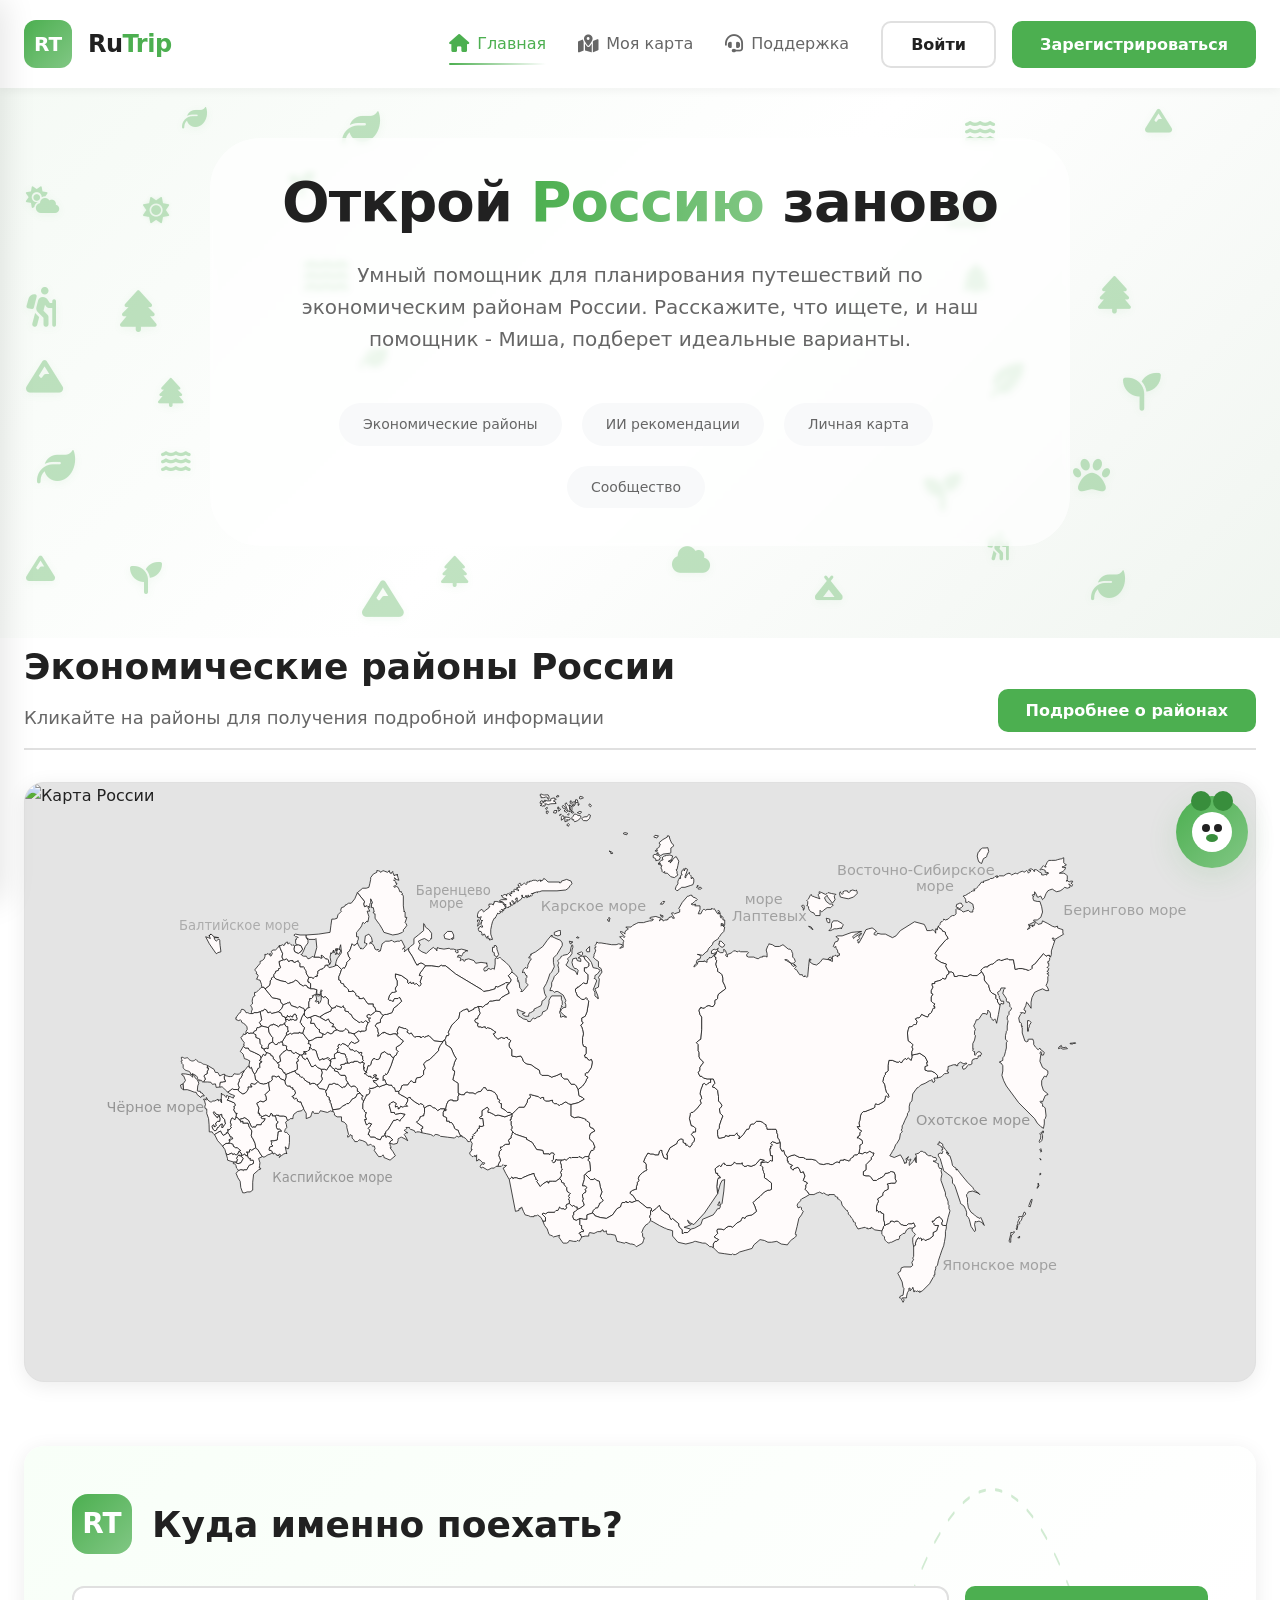
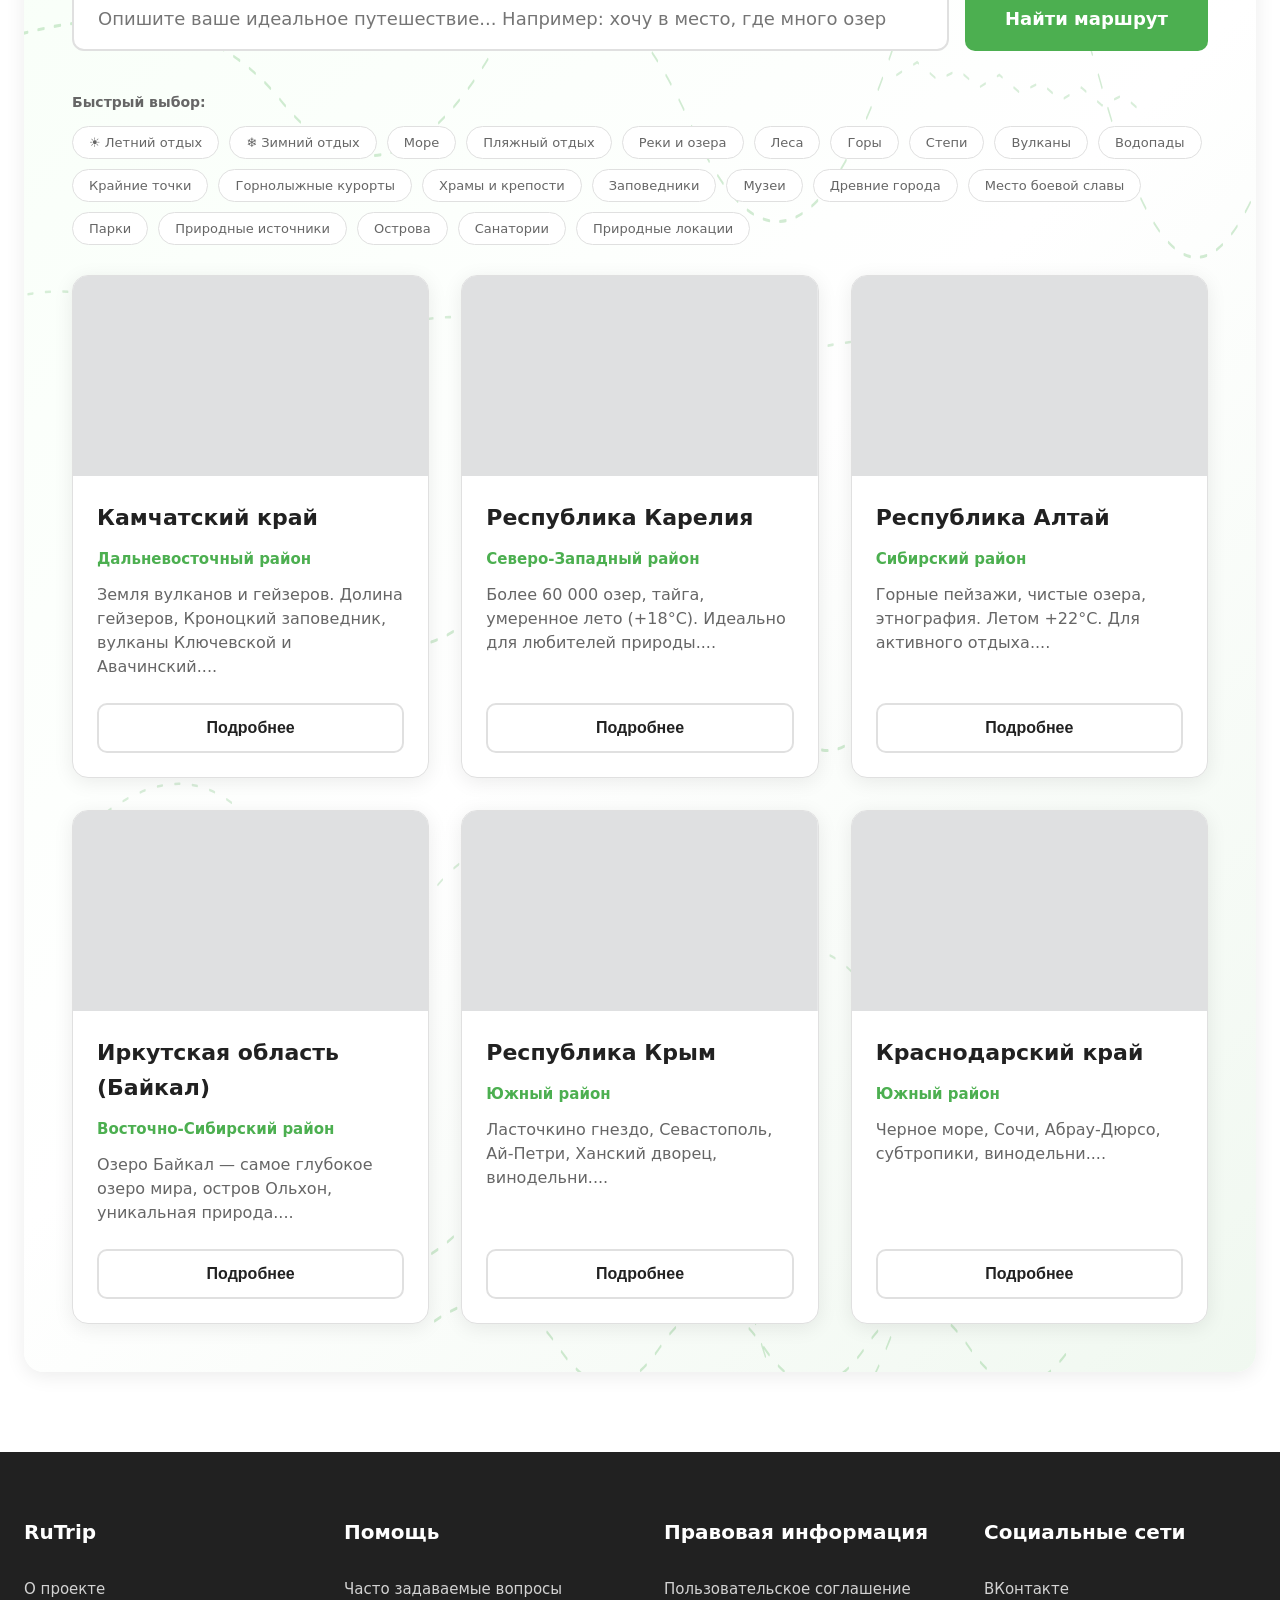
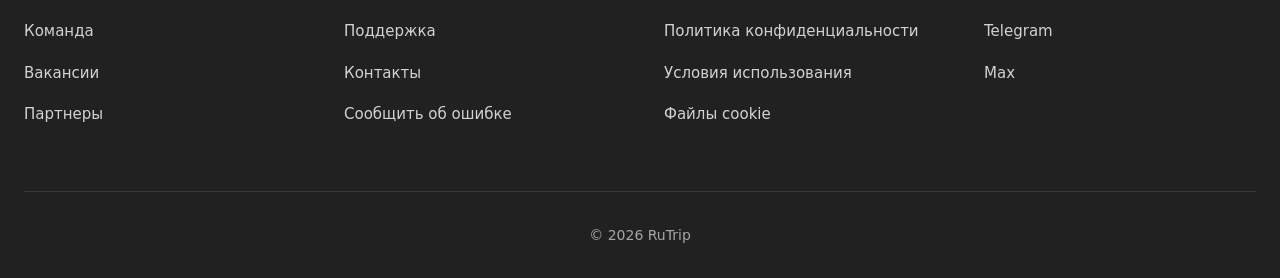
==== commit 765299fe: "daniil/small_changes/v:1" ====
--- a/frontend/index.html
+++ b/frontend/index.html
@@ -218,7 +218,7 @@
                     <i class="fas fa-home"></i>
                     <span>Главная</span>
                 </a>
-                <a href="user-map.html" class="nav-link">
+                <a href="user-map/user-map.html" class="nav-link">
                     <i class="fas fa-map-marked-alt"></i>
                     <span>Моя карта</span>
                 </a>
